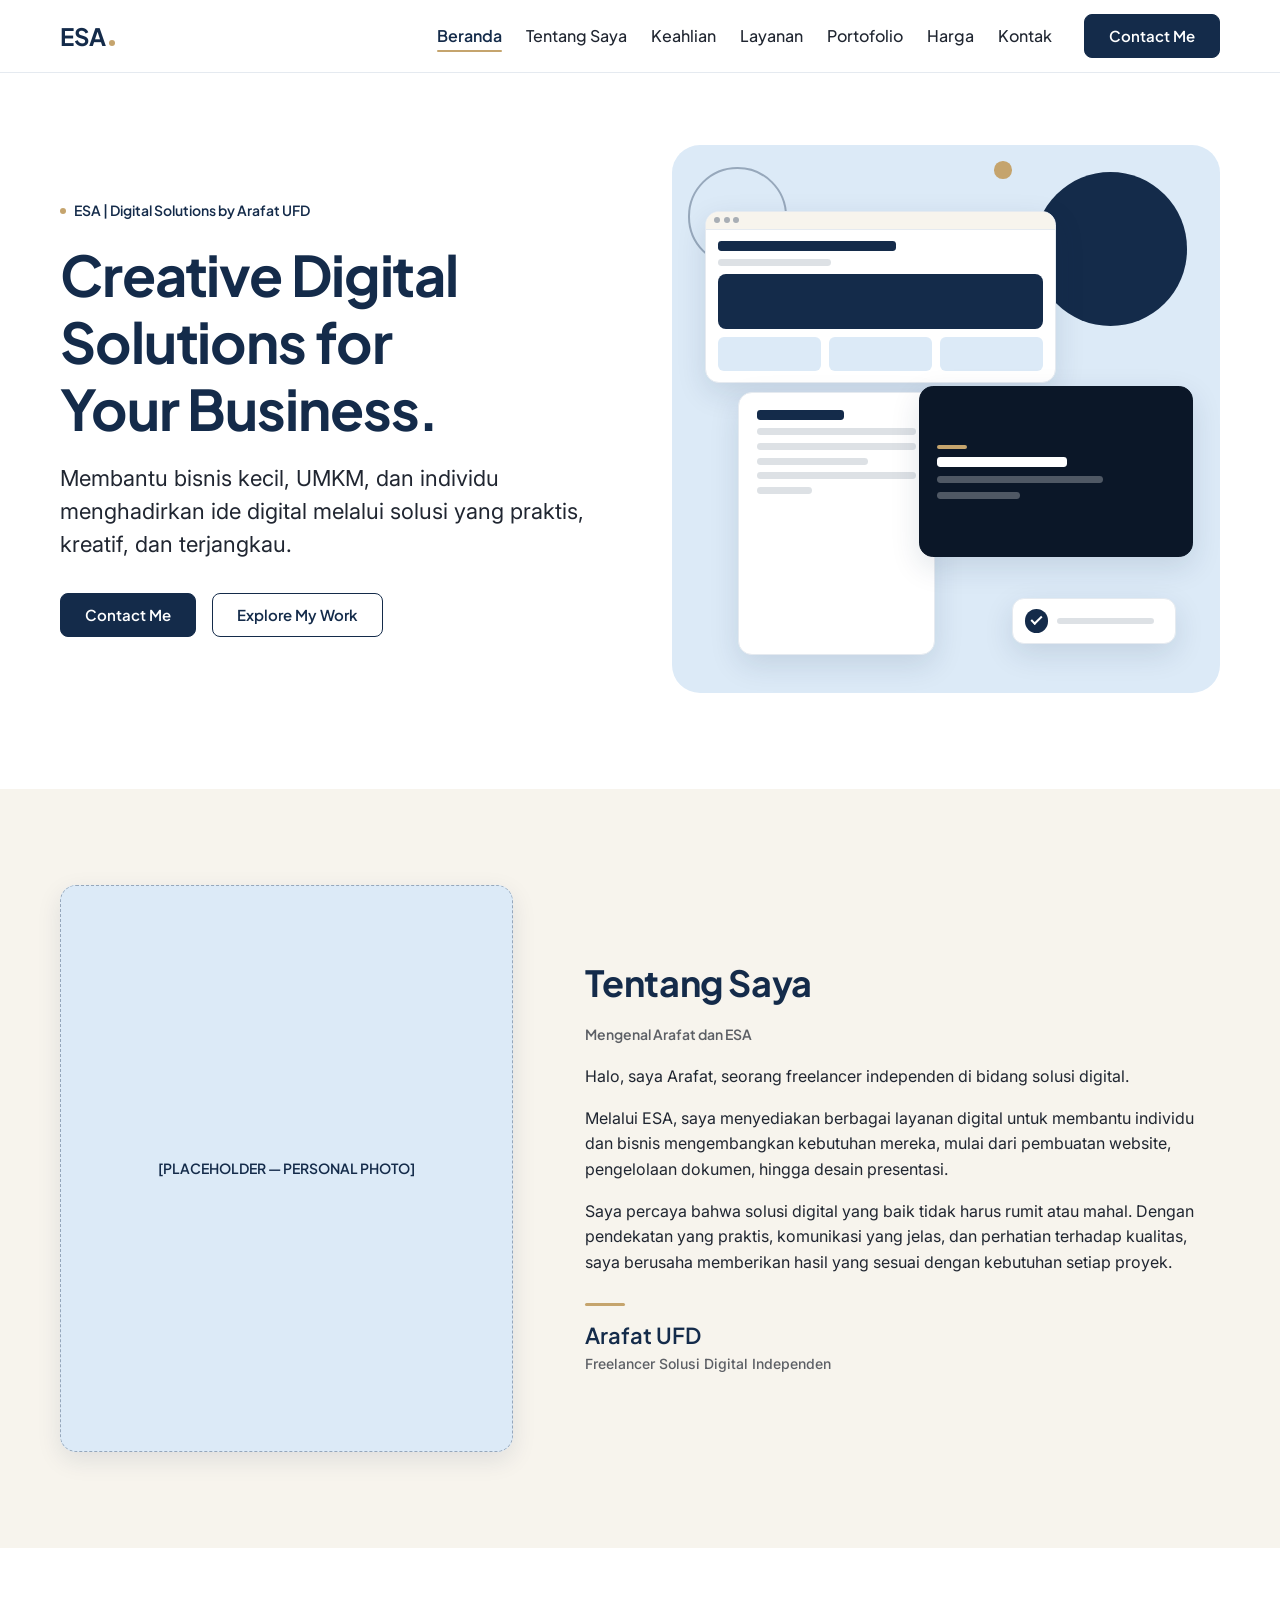
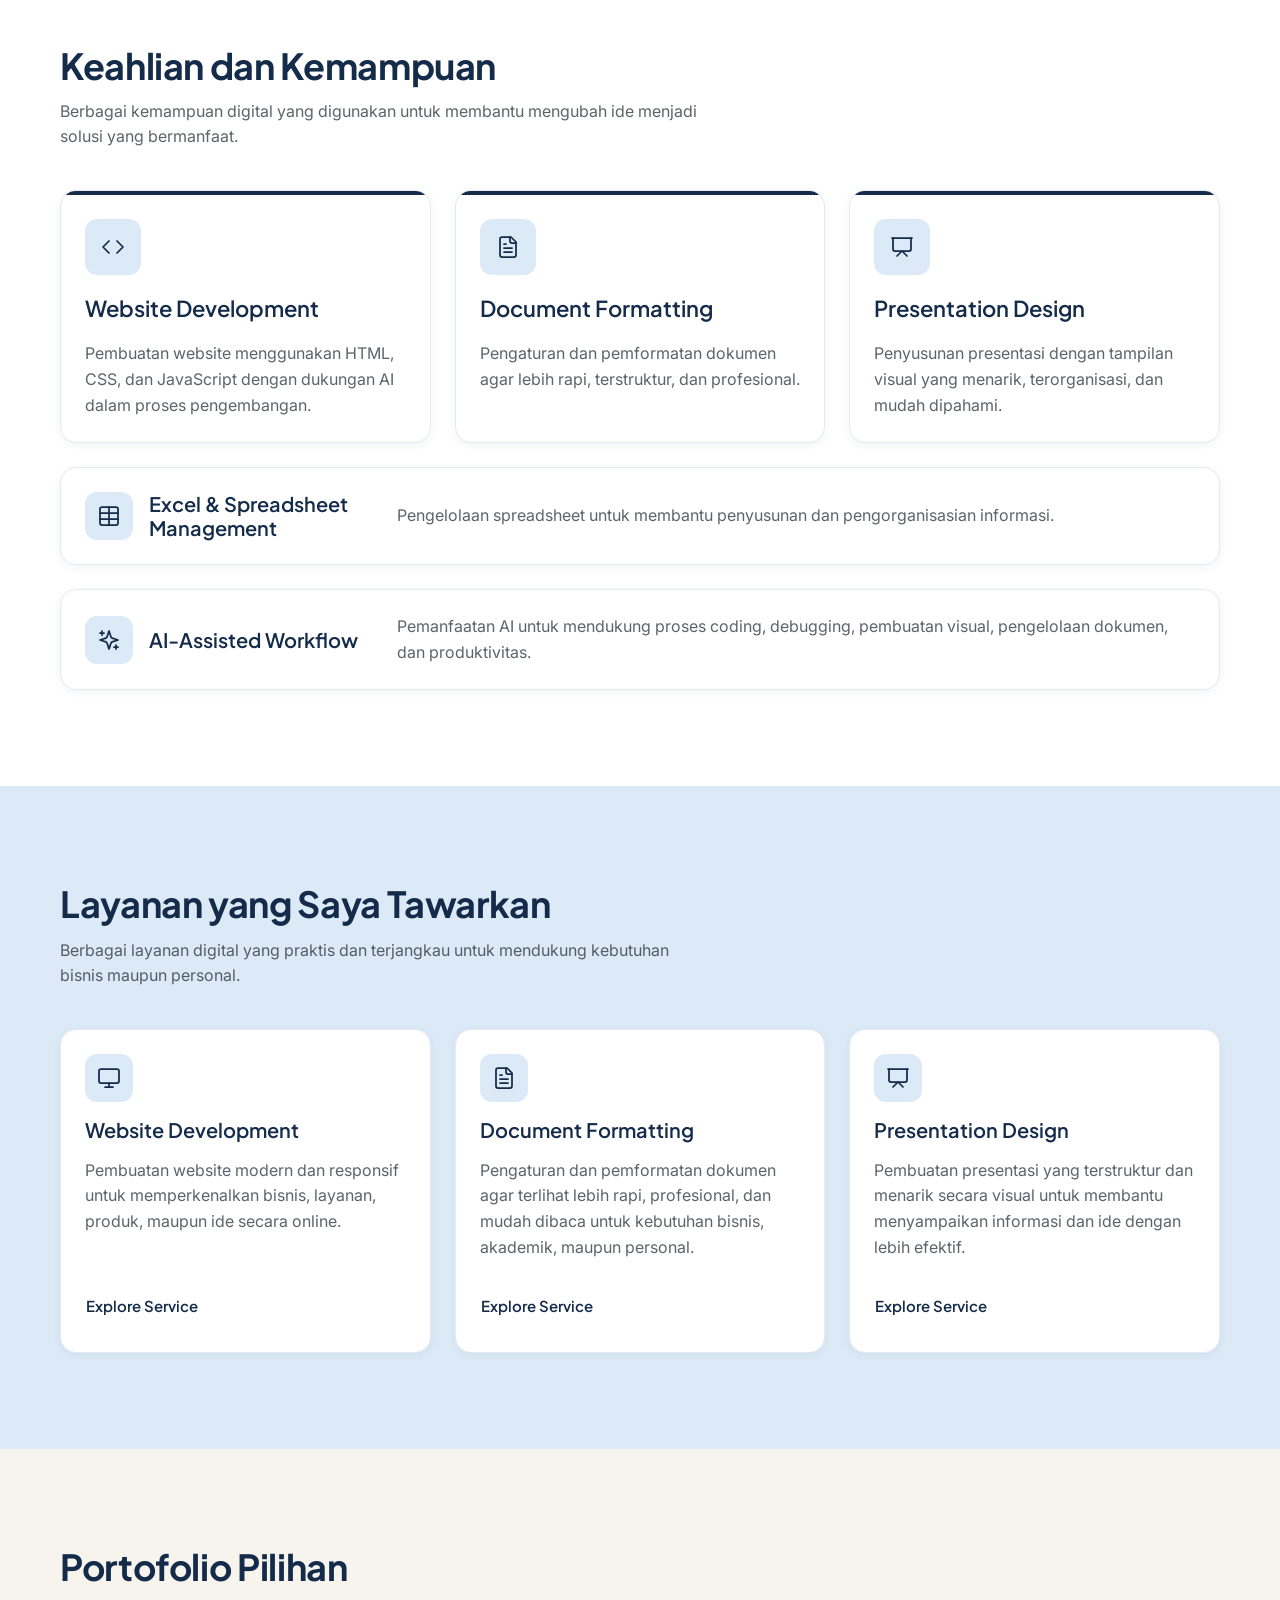
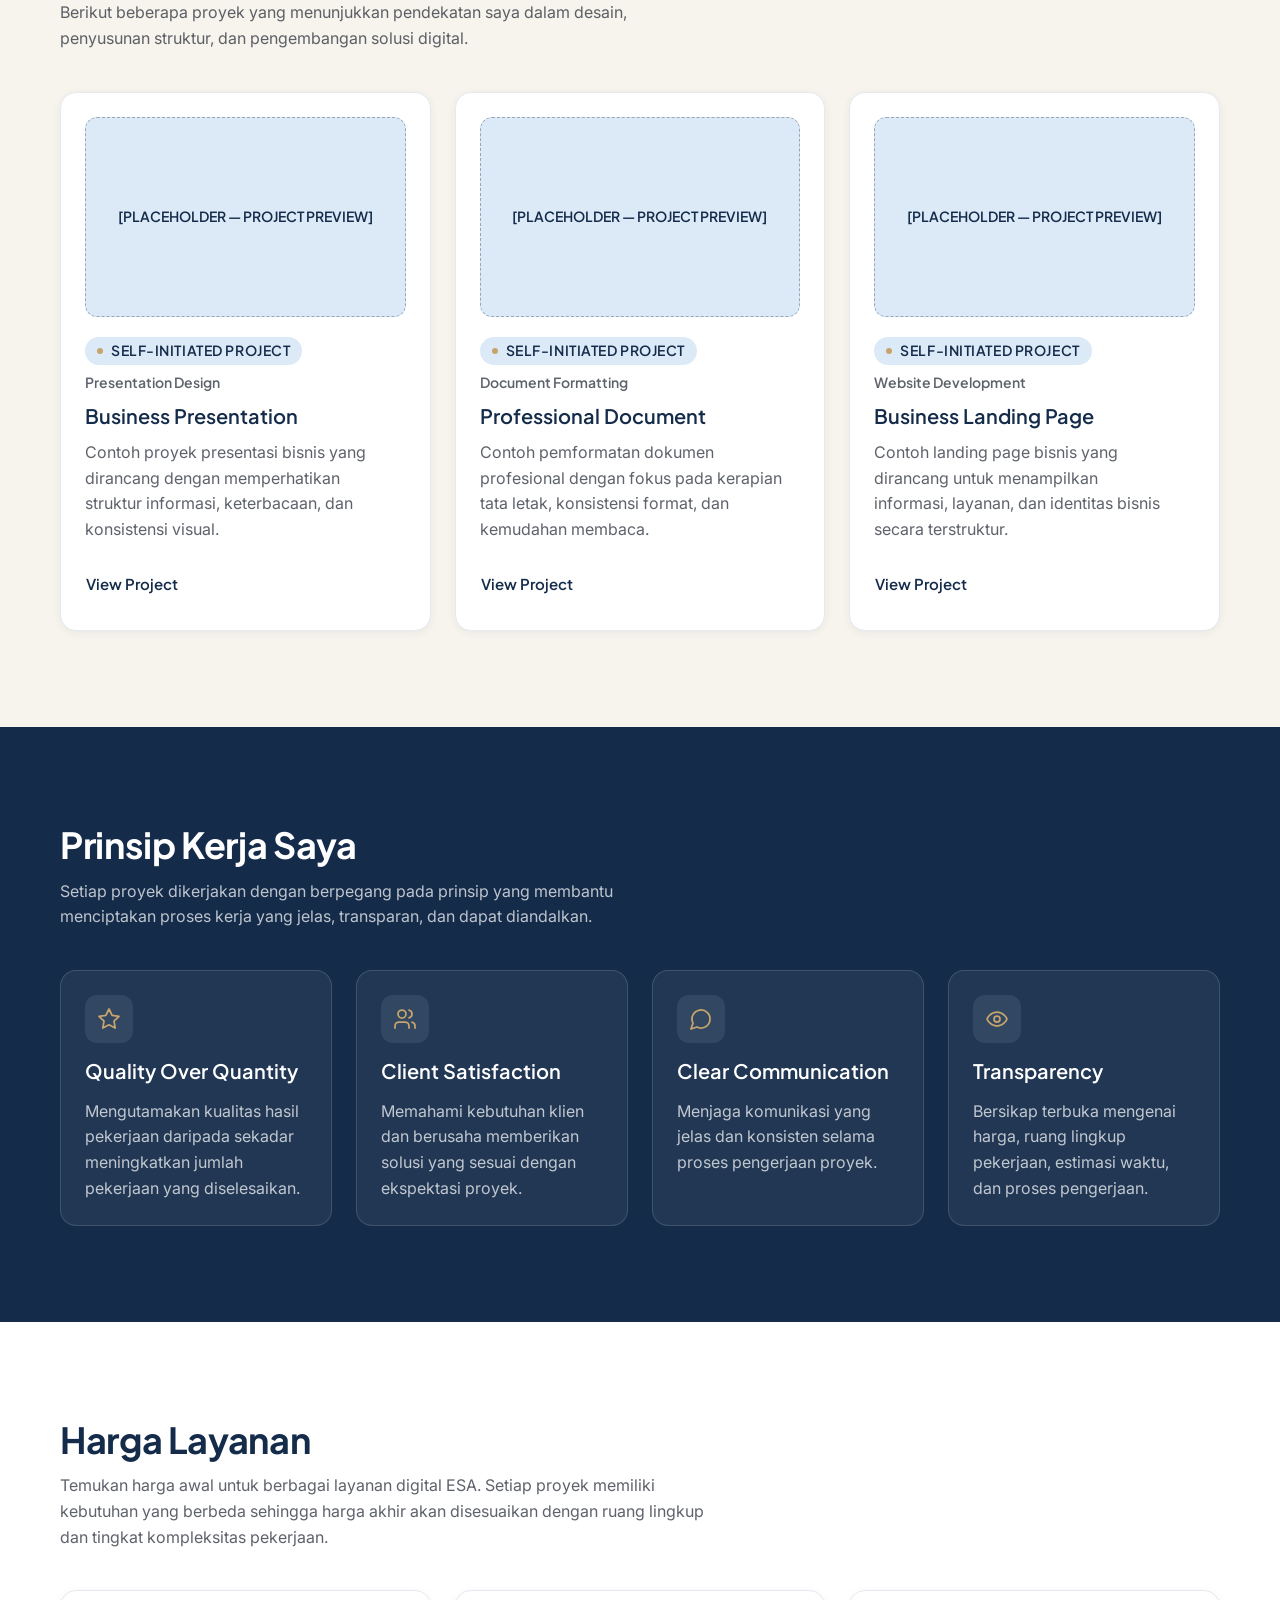
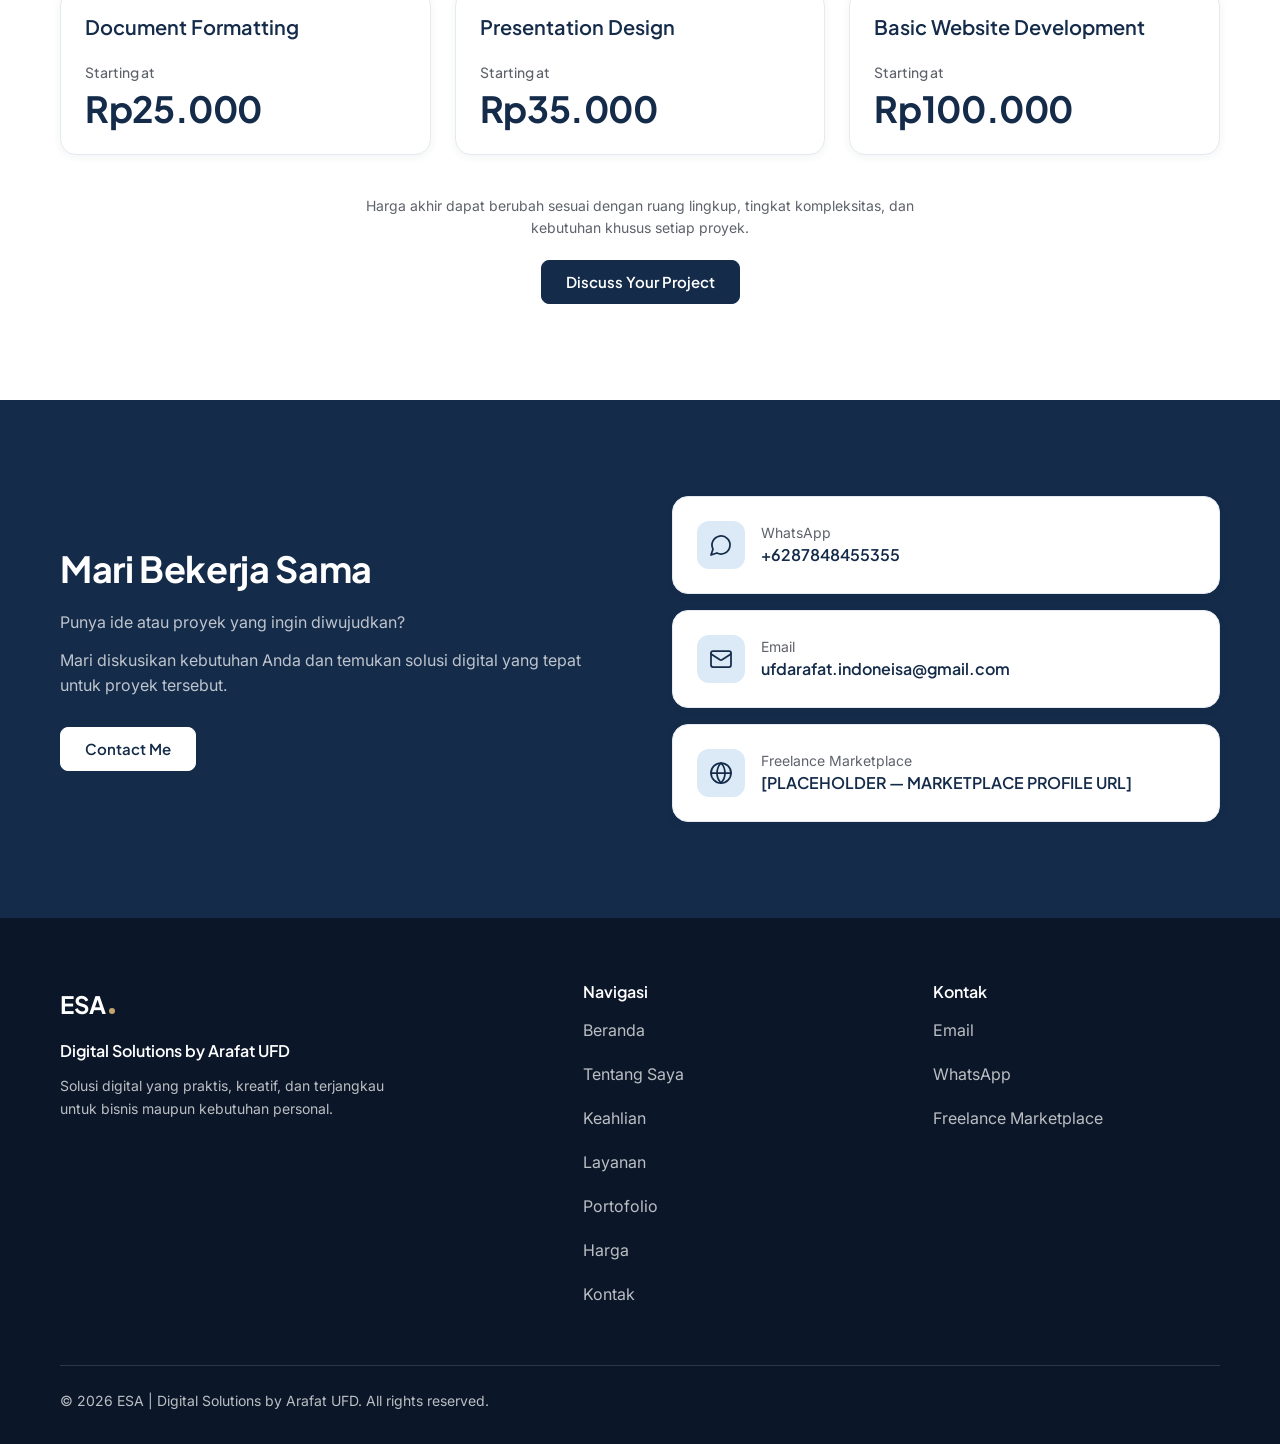
==== index.html @ a0c6d4c2 "update" ====
<!DOCTYPE html>
<html lang="id">
<head>
  <meta charset="utf-8">
  <meta name="viewport" content="width=device-width, initial-scale=1">

  <title>ESA | Digital Solutions by Arafat UFD</title>
  <meta name="description" content="Membantu bisnis kecil, UMKM, dan individu menghadirkan ide digital melalui solusi yang praktis, kreatif, dan terjangkau.">
  <meta name="theme-color" content="#142B4A">

  <!-- Open Graph (social sharing) -->
  <meta property="og:type" content="website">
  <meta property="og:locale" content="id_ID">
  <meta property="og:title" content="ESA | Digital Solutions by Arafat UFD">
  <meta property="og:description" content="Solusi digital yang praktis, kreatif, dan terjangkau untuk bisnis maupun kebutuhan personal.">
  <!-- PLACEHOLDER: add these two lines once the final site URL and the sharing image exist.
       Both need absolute URLs.
  <meta property="og:url" content="[FINAL-SITE-URL]">
  <meta property="og:image" content="[FINAL-SITE-URL]/assets/img/og-image.png">
  -->

  <!-- Favicon (created in Phase 10) -->
  <link rel="icon" href="assets/img/favicon.svg" type="image/svg+xml">

  <!-- Fonts: Plus Jakarta Sans (headings, navigation, buttons, labels) and Inter (body text) -->
  <link rel="preconnect" href="https://fonts.googleapis.com">
  <link rel="preconnect" href="https://fonts.gstatic.com" crossorigin>
  <link rel="stylesheet" href="https://fonts.googleapis.com/css2?family=Inter:wght@400;500;600;700&amp;family=Plus+Jakarta+Sans:wght@500;600;700&amp;display=swap">

  <!-- Styles (order matters) -->
  <link rel="stylesheet" href="assets/css/tokens.css">
  <link rel="stylesheet" href="assets/css/base.css">
  <link rel="stylesheet" href="assets/css/components.css">
  <link rel="stylesheet" href="assets/css/sections.css">

  <!--
    CONTACT DETAILS CONTRACT (used by assets/js/main.js, created in Phase 4)
    Contact details are NOT written in this file. They live in assets/js/config.js.
      - Elements with data-link="whatsapp | email | marketplace" receive their href from config.js.
      - Elements with data-text="whatsapp | email | marketplace" receive their visible text from config.js.
    Until config.js holds real values, links fall back to "#contact" and the
    placeholder text stays visible, for example [PLACEHOLDER — WHATSAPP NUMBER].

    MENU BUTTON LABELS (used by main.js): the toggle's aria-label alternates
    between "Buka menu" (closed) and "Tutup menu" (open).
  -->
</head>

<body>
  <a class="skip-link" href="#main">Langsung ke konten utama</a>

  <!-- ======================================================================
       NAVIGASI
       ====================================================================== -->
  <header class="navbar">
    <div class="navbar__inner container">
      <a class="wordmark" href="#home" aria-label="ESA, kembali ke atas">
        <span class="wordmark__text">ESA</span>
        <span class="wordmark__accent" aria-hidden="true"></span>
      </a>

      <button class="navbar__toggle" type="button" aria-expanded="false" aria-controls="site-menu" aria-label="Buka menu">
        <span class="navbar__toggle-icon" aria-hidden="true"></span>
      </button>

      <nav class="navbar__menu" id="site-menu" aria-label="Menu utama">
        <ul class="navbar__links">
          <li><a class="navbar__link" href="#home">Beranda</a></li>
          <li><a class="navbar__link" href="#about">Tentang Saya</a></li>
          <li><a class="navbar__link" href="#skills">Keahlian</a></li>
          <li><a class="navbar__link" href="#services">Layanan</a></li>
          <li><a class="navbar__link" href="#portfolio">Portofolio</a></li>
          <li><a class="navbar__link" href="#pricing">Harga</a></li>
          <li><a class="navbar__link" href="#contact">Kontak</a></li>
        </ul>
        <a class="btn btn--primary navbar__cta" href="#contact" data-link="whatsapp">Contact Me</a>
      </nav>
    </div>
  </header>

  <main id="main" tabindex="-1">

    <!-- ====================================================================
         HERO
         ==================================================================== -->
    <section class="section hero" id="home" aria-labelledby="hero-title">
      <div class="container hero__inner">
        <div class="hero__content">
          <p class="hero__label">ESA | Digital Solutions by Arafat UFD</p>
          <h1 class="hero__title" id="hero-title">Creative Digital Solutions for Your Business.</h1>
          <p class="hero__subtitle">Membantu bisnis kecil, UMKM, dan individu menghadirkan ide digital melalui solusi yang praktis, kreatif, dan terjangkau.</p>
          <div class="btn-group hero__actions">
            <a class="btn btn--primary" href="#contact" data-link="whatsapp">Contact Me</a>
            <a class="btn btn--secondary" href="#portfolio">Explore My Work</a>
          </div>
        </div>

        <div class="hero__visual">
          <!-- Decorative composition: website preview, slide, document page, floating chip, shapes -->
          <div class="hero-art" aria-hidden="true">
            <span class="hero-art__backdrop"></span>
            <span class="hero-art__shape hero-art__shape--circle"></span>
            <span class="hero-art__shape hero-art__shape--ring"></span>
            <span class="hero-art__shape hero-art__shape--dot"></span>

            <div class="mock mock--web">
              <div class="mock__bar"><i class="mock__dot"></i><i class="mock__dot"></i><i class="mock__dot"></i></div>
              <div class="mock__body">
                <span class="mock__line mock__line--title"></span>
                <span class="mock__line mock__line--short"></span>
                <span class="mock__block"></span>
                <div class="mock__row"><span class="mock__tile"></span><span class="mock__tile"></span><span class="mock__tile"></span></div>
              </div>
            </div>

            <div class="mock mock--slide">
              <span class="mock__accent"></span>
              <span class="mock__line mock__line--title"></span>
              <span class="mock__line mock__line--mid"></span>
              <span class="mock__line mock__line--short"></span>
            </div>

            <div class="mock mock--doc">
              <span class="mock__line mock__line--title"></span>
              <span class="mock__line"></span>
              <span class="mock__line"></span>
              <span class="mock__line mock__line--mid"></span>
              <span class="mock__line"></span>
              <span class="mock__line mock__line--short"></span>
            </div>

            <div class="mock mock--float">
              <span class="mock__check"></span>
              <span class="mock__line mock__line--mid"></span>
            </div>
          </div>
        </div>
      </div>
    </section>

    <!-- ====================================================================
         TENTANG SAYA
         ==================================================================== -->
    <section class="section about" id="about" aria-labelledby="about-title">
      <div class="container about__grid">
        <div class="about__photo">
          <!-- PLACEHOLDER: replace this .placeholder with
               <img src="assets/img/[personal-photo-file]" alt="Foto Arafat UFD" width="800" height="1000">
               once the personal photo is supplied. -->
          <div class="media media--portrait">
            <div class="placeholder">
              <span class="placeholder__label">[PLACEHOLDER — PERSONAL PHOTO]</span>
            </div>
          </div>
        </div>

        <div class="about__content">
          <h2 id="about-title">Tentang Saya</h2>
          <p class="tag">Mengenal Arafat dan ESA</p>
          <div class="about__body">
            <p>Halo, saya Arafat, seorang freelancer independen di bidang solusi digital.</p>
            <p>Melalui ESA, saya menyediakan berbagai layanan digital untuk membantu individu dan bisnis mengembangkan kebutuhan mereka, mulai dari pembuatan website, pengelolaan dokumen, hingga desain presentasi.</p>
            <p>Saya percaya bahwa solusi digital yang baik tidak harus rumit atau mahal. Dengan pendekatan yang praktis, komunikasi yang jelas, dan perhatian terhadap kualitas, saya berusaha memberikan hasil yang sesuai dengan kebutuhan setiap proyek.</p>
          </div>
          <div class="about__identity">
            <span class="gold-rule" aria-hidden="true"></span>
            <p class="about__name">Arafat UFD</p>
            <p class="about__role">Freelancer Solusi Digital Independen</p>
          </div>
        </div>
      </div>
    </section>

    <!-- ====================================================================
         KEAHLIAN
         ==================================================================== -->
    <section class="section skills" id="skills" aria-labelledby="skills-title">
      <div class="container">
        <header class="section-heading">
          <h2 class="section-heading__title" id="skills-title">Keahlian dan Kemampuan</h2>
          <p class="section-heading__intro">Berbagai kemampuan digital yang digunakan untuk membantu mengubah ide menjadi solusi yang bermanfaat.</p>
        </header>

        <!-- Core skills -->
        <div class="cards-3 skills__core">
          <article class="card skill-card skill-card--core">
            <span class="icon-box" aria-hidden="true">
              <svg class="icon" viewBox="0 0 24 24" focusable="false"><polyline points="16 18 22 12 16 6"/><polyline points="8 6 2 12 8 18"/></svg>
            </span>
            <h3 class="card__title">Website Development</h3>
            <p class="card__text">Pembuatan website menggunakan HTML, CSS, dan JavaScript dengan dukungan AI dalam proses pengembangan.</p>
          </article>

          <article class="card skill-card skill-card--core">
            <span class="icon-box" aria-hidden="true">
              <svg class="icon" viewBox="0 0 24 24" focusable="false"><path d="M15 2H6a2 2 0 0 0-2 2v16a2 2 0 0 0 2 2h12a2 2 0 0 0 2-2V7Z"/><path d="M14 2v4a2 2 0 0 0 2 2h4"/><path d="M10 9H8"/><path d="M16 13H8"/><path d="M16 17H8"/></svg>
            </span>
            <h3 class="card__title">Document Formatting</h3>
            <p class="card__text">Pengaturan dan pemformatan dokumen agar lebih rapi, terstruktur, dan profesional.</p>
          </article>

          <article class="card skill-card skill-card--core">
            <span class="icon-box" aria-hidden="true">
              <svg class="icon" viewBox="0 0 24 24" focusable="false"><path d="M2 3h20"/><path d="M21 3v11a2 2 0 0 1-2 2H5a2 2 0 0 1-2-2V3"/><path d="m7 21 5-5 5 5"/></svg>
            </span>
            <h3 class="card__title">Presentation Design</h3>
            <p class="card__text">Penyusunan presentasi dengan tampilan visual yang menarik, terorganisasi, dan mudah dipahami.</p>
          </article>
        </div>

        <!-- Supporting skills -->
        <article class="card skill-card skill-card--support skills__support">
          <div class="skill-card__head">
            <span class="icon-box" aria-hidden="true">
              <svg class="icon" viewBox="0 0 24 24" focusable="false"><path d="M12 3v18"/><rect width="18" height="18" x="3" y="3" rx="2"/><path d="M3 9h18"/><path d="M3 15h18"/></svg>
            </span>
            <h3 class="card__title">Excel &amp; Spreadsheet Management</h3>
          </div>
          <p class="card__text skill-card__items">Pengelolaan spreadsheet untuk membantu penyusunan dan pengorganisasian informasi.</p>
        </article>

        <article class="card skill-card skill-card--support skills__support">
          <div class="skill-card__head">
            <span class="icon-box" aria-hidden="true">
              <svg class="icon" viewBox="0 0 24 24" focusable="false"><path d="m12 3-1.912 5.813a2 2 0 0 1-1.275 1.275L3 12l5.813 1.912a2 2 0 0 1 1.275 1.275L12 21l1.912-5.813a2 2 0 0 1 1.275-1.275L21 12l-5.813-1.912a2 2 0 0 1-1.275-1.275L12 3Z"/><path d="M5 3v4"/><path d="M19 17v4"/><path d="M3 5h4"/><path d="M17 19h4"/></svg>
            </span>
            <h3 class="card__title">AI-Assisted Workflow</h3>
          </div>
          <p class="card__text skill-card__items">Pemanfaatan AI untuk mendukung proses coding, debugging, pembuatan visual, pengelolaan dokumen, dan produktivitas.</p>
        </article>
      </div>
    </section>

    <!-- ====================================================================
         LAYANAN
         ==================================================================== -->
    <section class="section services" id="services" aria-labelledby="services-title">
      <div class="container">
        <header class="section-heading">
          <h2 class="section-heading__title" id="services-title">Layanan yang Saya Tawarkan</h2>
          <p class="section-heading__intro">Berbagai layanan digital yang praktis dan terjangkau untuk mendukung kebutuhan bisnis maupun personal.</p>
        </header>

        <div class="cards-3">
          <article class="card service-card">
            <span class="icon-box" aria-hidden="true">
              <svg class="icon" viewBox="0 0 24 24" focusable="false"><rect width="20" height="14" x="2" y="3" rx="2"/><line x1="8" x2="16" y1="21" y2="21"/><line x1="12" x2="12" y1="17" y2="21"/></svg>
            </span>
            <h3 class="card__title">Website Development</h3>
            <p class="card__text">Pembuatan website modern dan responsif untuk memperkenalkan bisnis, layanan, produk, maupun ide secara online.</p>
            <div class="card__footer">
              <a class="btn btn--text" href="services/website-development.html">Explore Service<span class="visually-hidden">: Website Development</span></a>
            </div>
          </article>

          <article class="card service-card">
            <span class="icon-box" aria-hidden="true">
              <svg class="icon" viewBox="0 0 24 24" focusable="false"><path d="M15 2H6a2 2 0 0 0-2 2v16a2 2 0 0 0 2 2h12a2 2 0 0 0 2-2V7Z"/><path d="M14 2v4a2 2 0 0 0 2 2h4"/><path d="M10 9H8"/><path d="M16 13H8"/><path d="M16 17H8"/></svg>
            </span>
            <h3 class="card__title">Document Formatting</h3>
            <p class="card__text">Pengaturan dan pemformatan dokumen agar terlihat lebih rapi, profesional, dan mudah dibaca untuk kebutuhan bisnis, akademik, maupun personal.</p>
            <div class="card__footer">
              <a class="btn btn--text" href="services/document-formatting.html">Explore Service<span class="visually-hidden">: Document Formatting</span></a>
            </div>
          </article>

          <article class="card service-card">
            <span class="icon-box" aria-hidden="true">
              <svg class="icon" viewBox="0 0 24 24" focusable="false"><path d="M2 3h20"/><path d="M21 3v11a2 2 0 0 1-2 2H5a2 2 0 0 1-2-2V3"/><path d="m7 21 5-5 5 5"/></svg>
            </span>
            <h3 class="card__title">Presentation Design</h3>
            <p class="card__text">Pembuatan presentasi yang terstruktur dan menarik secara visual untuk membantu menyampaikan informasi dan ide dengan lebih efektif.</p>
            <div class="card__footer">
              <a class="btn btn--text" href="services/presentation-design.html">Explore Service<span class="visually-hidden">: Presentation Design</span></a>
            </div>
          </article>
        </div>
      </div>
    </section>

    <!-- ====================================================================
         PORTOFOLIO
         ==================================================================== -->
    <section class="section portfolio" id="portfolio" aria-labelledby="portfolio-title">
      <div class="container">
        <header class="section-heading">
          <h2 class="section-heading__title" id="portfolio-title">Portofolio Pilihan</h2>
          <p class="section-heading__intro">Berikut beberapa proyek yang menunjukkan pendekatan saya dalam desain, penyusunan struktur, dan pengembangan solusi digital.</p>
        </header>

        <div class="cards-3">
          <!-- PLACEHOLDER: replace each .placeholder with an <img> once project previews exist. -->
          <article class="card project-card">
            <div class="media">
              <div class="placeholder">
                <span class="placeholder__label">[PLACEHOLDER — PROJECT PREVIEW]</span>
              </div>
            </div>
            <div class="project-card__body">
              <div class="project-card__meta">
                <span class="badge">Self-Initiated Project</span>
                <span class="tag">Presentation Design</span>
              </div>
              <h3 class="card__title">Business Presentation</h3>
              <p class="card__text">Contoh proyek presentasi bisnis yang dirancang dengan memperhatikan struktur informasi, keterbacaan, dan konsistensi visual.</p>
              <div class="card__footer">
                <a class="btn btn--text" href="projects/business-presentation.html">View Project<span class="visually-hidden">: Business Presentation</span></a>
              </div>
            </div>
          </article>

          <article class="card project-card">
            <div class="media">
              <div class="placeholder">
                <span class="placeholder__label">[PLACEHOLDER — PROJECT PREVIEW]</span>
              </div>
            </div>
            <div class="project-card__body">
              <div class="project-card__meta">
                <span class="badge">Self-Initiated Project</span>
                <span class="tag">Document Formatting</span>
              </div>
              <h3 class="card__title">Professional Document</h3>
              <p class="card__text">Contoh pemformatan dokumen profesional dengan fokus pada kerapian tata letak, konsistensi format, dan kemudahan membaca.</p>
              <div class="card__footer">
                <a class="btn btn--text" href="projects/professional-document.html">View Project<span class="visually-hidden">: Professional Document</span></a>
              </div>
            </div>
          </article>

          <article class="card project-card">
            <div class="media">
              <div class="placeholder">
                <span class="placeholder__label">[PLACEHOLDER — PROJECT PREVIEW]</span>
              </div>
            </div>
            <div class="project-card__body">
              <div class="project-card__meta">
                <span class="badge">Self-Initiated Project</span>
                <span class="tag">Website Development</span>
              </div>
              <h3 class="card__title">Business Landing Page</h3>
              <p class="card__text">Contoh landing page bisnis yang dirancang untuk menampilkan informasi, layanan, dan identitas bisnis secara terstruktur.</p>
              <div class="card__footer">
                <a class="btn btn--text" href="projects/business-landing-page.html">View Project<span class="visually-hidden">: Business Landing Page</span></a>
              </div>
            </div>
          </article>
        </div>
      </div>
    </section>

    <!-- ====================================================================
         PRINSIP KERJA
         ==================================================================== -->
    <section class="section principles on-dark" id="principles" aria-labelledby="principles-title">
      <div class="container">
        <header class="section-heading">
          <h2 class="section-heading__title" id="principles-title">Prinsip Kerja Saya</h2>
          <p class="section-heading__intro">Setiap proyek dikerjakan dengan berpegang pada prinsip yang membantu menciptakan proses kerja yang jelas, transparan, dan dapat diandalkan.</p>
        </header>

        <div class="cards-4">
          <article class="card card--dark">
            <span class="icon-box" aria-hidden="true">
              <svg class="icon" viewBox="0 0 24 24" focusable="false"><polygon points="12 2 15.09 8.26 22 9.27 17 14.14 18.18 21.02 12 17.77 5.82 21.02 7 14.14 2 9.27 8.91 8.26 12 2"/></svg>
            </span>
            <h3 class="card__title">Quality Over Quantity</h3>
            <p class="card__text">Mengutamakan kualitas hasil pekerjaan daripada sekadar meningkatkan jumlah pekerjaan yang diselesaikan.</p>
          </article>

          <article class="card card--dark">
            <span class="icon-box" aria-hidden="true">
              <svg class="icon" viewBox="0 0 24 24" focusable="false"><path d="M16 21v-2a4 4 0 0 0-4-4H6a4 4 0 0 0-4 4v2"/><circle cx="9" cy="7" r="4"/><path d="M22 21v-2a4 4 0 0 0-3-3.87"/><path d="M16 3.13a4 4 0 0 1 0 7.75"/></svg>
            </span>
            <h3 class="card__title">Client Satisfaction</h3>
            <p class="card__text">Memahami kebutuhan klien dan berusaha memberikan solusi yang sesuai dengan ekspektasi proyek.</p>
          </article>

          <article class="card card--dark">
            <span class="icon-box" aria-hidden="true">
              <svg class="icon" viewBox="0 0 24 24" focusable="false"><path d="M7.9 20A9 9 0 1 0 4 16.1L2 22Z"/></svg>
            </span>
            <h3 class="card__title">Clear Communication</h3>
            <p class="card__text">Menjaga komunikasi yang jelas dan konsisten selama proses pengerjaan proyek.</p>
          </article>

          <article class="card card--dark">
            <span class="icon-box" aria-hidden="true">
              <svg class="icon" viewBox="0 0 24 24" focusable="false"><path d="M2 12s3-7 10-7 10 7 10 7-3 7-10 7-10-7-10-7Z"/><circle cx="12" cy="12" r="3"/></svg>
            </span>
            <h3 class="card__title">Transparency</h3>
            <p class="card__text">Bersikap terbuka mengenai harga, ruang lingkup pekerjaan, estimasi waktu, dan proses pengerjaan.</p>
          </article>
        </div>
      </div>
    </section>

    <!-- ====================================================================
         HARGA
         ==================================================================== -->
    <section class="section pricing" id="pricing" aria-labelledby="pricing-title">
      <div class="container">
        <header class="section-heading">
          <h2 class="section-heading__title" id="pricing-title">Harga Layanan</h2>
          <p class="section-heading__intro">Temukan harga awal untuk berbagai layanan digital ESA. Setiap proyek memiliki kebutuhan yang berbeda sehingga harga akhir akan disesuaikan dengan ruang lingkup dan tingkat kompleksitas pekerjaan.</p>
        </header>

        <div class="cards-3">
          <article class="card pricing-card">
            <h3 class="card__title">Document Formatting</h3>
            <p class="price">
              <span class="price__label">Starting at</span>
              <span class="price__amount">Rp25.000</span>
            </p>
          </article>

          <article class="card pricing-card">
            <h3 class="card__title">Presentation Design</h3>
            <p class="price">
              <span class="price__label">Starting at</span>
              <span class="price__amount">Rp35.000</span>
            </p>
          </article>

          <article class="card pricing-card">
            <h3 class="card__title">Basic Website Development</h3>
            <p class="price">
              <span class="price__label">Starting at</span>
              <span class="price__amount">Rp100.000</span>
            </p>
          </article>
        </div>

        <div class="pricing__footer">
          <p class="pricing__note">Harga akhir dapat berubah sesuai dengan ruang lingkup, tingkat kompleksitas, dan kebutuhan khusus setiap proyek.</p>
          <a class="btn btn--primary" href="#contact" data-link="whatsapp">Discuss Your Project</a>
        </div>
      </div>
    </section>

    <!-- ====================================================================
         KONTAK
         ==================================================================== -->
    <section class="section contact on-dark" id="contact" aria-labelledby="contact-title">
      <div class="container contact__grid">
        <div class="contact__content">
          <h2 id="contact-title">Mari Bekerja Sama</h2>
          <div class="contact__text">
            <p>Punya ide atau proyek yang ingin diwujudkan?</p>
            <p>Mari diskusikan kebutuhan Anda dan temukan solusi digital yang tepat untuk proyek tersebut.</p>
          </div>
          <div class="contact__actions">
            <a class="btn btn--primary" href="#contact" data-link="whatsapp">Contact Me</a>
          </div>
        </div>

        <ul class="contact__channels">
          <li>
            <a class="card contact-card" href="#contact" data-link="whatsapp">
              <span class="icon-box" aria-hidden="true">
                <svg class="icon" viewBox="0 0 24 24" focusable="false"><path d="M7.9 20A9 9 0 1 0 4 16.1L2 22Z"/></svg>
              </span>
              <span class="contact-card__text">
                <span class="contact-card__label">WhatsApp</span>
                <span class="contact-card__value" data-text="whatsapp">[PLACEHOLDER — WHATSAPP NUMBER]</span>
              </span>
            </a>
          </li>
          <li>
            <a class="card contact-card" href="#contact" data-link="email">
              <span class="icon-box" aria-hidden="true">
                <svg class="icon" viewBox="0 0 24 24" focusable="false"><rect width="20" height="16" x="2" y="4" rx="2"/><path d="m22 7-8.97 5.7a1.94 1.94 0 0 1-2.06 0L2 7"/></svg>
              </span>
              <span class="contact-card__text">
                <span class="contact-card__label">Email</span>
                <span class="contact-card__value" data-text="email">[PLACEHOLDER — EMAIL ADDRESS]</span>
              </span>
            </a>
          </li>
          <li>
            <a class="card contact-card" href="#contact" data-link="marketplace">
              <span class="icon-box" aria-hidden="true">
                <svg class="icon" viewBox="0 0 24 24" focusable="false"><circle cx="12" cy="12" r="10"/><path d="M12 2a14.5 14.5 0 0 0 0 20 14.5 14.5 0 0 0 0-20"/><path d="M2 12h20"/></svg>
              </span>
              <span class="contact-card__text">
                <span class="contact-card__label">Freelance Marketplace</span>
                <span class="contact-card__value" data-text="marketplace">[PLACEHOLDER — MARKETPLACE PROFILE URL]</span>
              </span>
            </a>
          </li>
        </ul>
      </div>
    </section>

  </main>

  <!-- ======================================================================
       FOOTER
       ====================================================================== -->
  <footer class="footer on-dark">
    <div class="container">
      <div class="footer__grid">
        <div class="footer__brand">
          <a class="wordmark" href="#home" aria-label="ESA, kembali ke atas">
            <span class="wordmark__text">ESA</span>
            <span class="wordmark__accent" aria-hidden="true"></span>
          </a>
          <p class="footer__tagline">Digital Solutions by Arafat UFD</p>
          <p class="footer__description">Solusi digital yang praktis, kreatif, dan terjangkau untuk bisnis maupun kebutuhan personal.</p>
        </div>

        <nav class="footer__nav" aria-label="Navigasi footer">
          <h2 class="footer__title">Navigasi</h2>
          <ul class="footer__list">
            <li><a class="footer__link" href="#home">Beranda</a></li>
            <li><a class="footer__link" href="#about">Tentang Saya</a></li>
            <li><a class="footer__link" href="#skills">Keahlian</a></li>
            <li><a class="footer__link" href="#services">Layanan</a></li>
            <li><a class="footer__link" href="#portfolio">Portofolio</a></li>
            <li><a class="footer__link" href="#pricing">Harga</a></li>
            <li><a class="footer__link" href="#contact">Kontak</a></li>
          </ul>
        </nav>

        <div class="footer__contact">
          <h2 class="footer__title">Kontak</h2>
          <ul class="footer__list">
            <li><a class="footer__link" href="#contact" data-link="email">Email</a></li>
            <li><a class="footer__link" href="#contact" data-link="whatsapp">WhatsApp</a></li>
            <li><a class="footer__link" href="#contact" data-link="marketplace">Freelance Marketplace</a></li>
          </ul>
        </div>
      </div>

      <div class="footer__bottom">
        <p class="footer__copyright">© 2026 ESA | Digital Solutions by Arafat UFD. All rights reserved.</p>
      </div>
    </div>
  </footer>

  <!-- Scripts (created in Phase 4). config.js must load before main.js. -->
  <script src="assets/js/config.js" defer></script>
  <script src="assets/js/main.js" defer></script>
</body>
</html>
---- assets/css/tokens.css ----
/* ==========================================================================
   ESA | Digital Solutions by Arafat UFD
   File:    assets/css/tokens.css
   Purpose: Design tokens (CSS custom properties) shared by every page.
   Source:  Master Design Specification & Claude Handover v1.0 (Document B)
   Order:   tokens.css -> base.css -> components.css -> sections.css -> pages.css

   Rules for this file
   - Tokens only. No element, class, or component selectors live here.
   - Values come from Document B. Where Document B gives only a desktop and
     a mobile value, the tablet value is documented as an interpolation.
   - Mobile-first: the default values are mobile values. Larger screens
     override them with min-width media queries.

   Approved breakpoints (custom properties cannot be used inside media
   queries, so these are documented here and written out literally):
     Mobile  : below 768px   (default values in this file)
     Tablet  : 768px - 1023px  -> @media (min-width: 768px)
     Desktop : 1024px and up   -> @media (min-width: 1024px)

   Fonts are loaded in each page's <head> (Google Fonts, weights
   400/500/600/700 for both families). This file only names them.
   ========================================================================== */

:root {

  /* ------------------------------------------------------------------------
     1. BRAND PALETTE (approved, locked)
     ------------------------------------------------------------------------ */
  --color-navy:        #142B4A;  /* Deep Navy      - primary brand            */
  --color-midnight:    #0B1728;  /* Midnight Navy  - dark backgrounds         */
  --color-light-blue:  #DCEAF7;  /* Light Blue     - supporting accent        */
  --color-white:       #FFFFFF;  /* White          - main background          */
  --color-cream:       #F7F4ED;  /* Warm Cream     - alternative background   */
  --color-charcoal:    #202631;  /* Charcoal       - main text                */
  --color-gold:        #C5A46D;  /* Soft Gold      - minimal decorative accent */

  /* Card border colour specified in Document B section 5.2 */
  --color-border:      #E5EAF0;

  /* ------------------------------------------------------------------------
     2. SEMANTIC COLOUR ROLES
     Components should use these roles, not the raw palette values.
     ------------------------------------------------------------------------ */

  /* Page and section backgrounds (Document B section 3.3) */
  --bg-page:           var(--color-white);
  --bg-alt:            var(--color-cream);       /* About, Portfolio           */
  --bg-soft:           var(--color-light-blue);  /* Services (Light Blue/White) */
  --bg-dark:           var(--color-navy);        /* Working Principles, Contact */
  --bg-darkest:        var(--color-midnight);    /* Footer                      */
  --bg-card:           var(--color-white);

  /* Text on light backgrounds */
  --text-primary:      var(--color-charcoal);
  --text-heading:      var(--color-navy);
  --text-muted:        rgba(32, 38, 49, 0.72);   /* Charcoal at 72%: about 6:1 on white */

  /* Text on dark backgrounds (Navy / Midnight) */
  --text-on-dark:        var(--color-white);
  --text-on-dark-muted:  rgba(255, 255, 255, 0.72);

  /* Interactive colours */
  --link-color:        var(--color-navy);
  --link-hover:        var(--color-midnight);

  /* Buttons (Document B section 5.1) */
  --btn-primary-bg:          var(--color-navy);
  --btn-primary-text:        var(--color-white);
  --btn-primary-bg-hover:    var(--color-midnight);
  --btn-secondary-bg:        transparent;
  --btn-secondary-text:      var(--color-navy);
  --btn-secondary-border:    var(--color-navy);
  --btn-secondary-bg-hover:  var(--color-light-blue);
  --btn-text-color:          var(--color-navy);

  /* Icons (Deep Navy icon on a Light Blue bubble) */
  --icon-color:        var(--color-navy);
  --icon-bg:           var(--color-light-blue);

  /* Gold usage note:
     --color-gold is a decorative accent only (thin rules, small dots, the
     wordmark accent). Its contrast on white and cream is too low for text,
     so never use it as text on light backgrounds. */
  --accent-gold:       var(--color-gold);

  /* Focus indicators (visible on both light and dark sections) */
  --focus-ring-color:          var(--color-navy);
  --focus-ring-color-on-dark:  var(--color-light-blue);
  --focus-ring-width:          2px;
  --focus-ring-offset:         3px;

  /* ------------------------------------------------------------------------
     3. TYPOGRAPHY
     No serif fonts anywhere (Document B section 4.1).
     ------------------------------------------------------------------------ */
  --font-heading: "Plus Jakarta Sans", system-ui, -apple-system, "Segoe UI",
                  Roboto, "Helvetica Neue", Arial, sans-serif;
  --font-body:    "Inter", system-ui, -apple-system, "Segoe UI",
                  Roboto, "Helvetica Neue", Arial, sans-serif;

  /* Weights */
  --fw-regular:   400;
  --fw-medium:    500;
  --fw-semibold:  600;
  --fw-bold:      700;

  /* Type scale - MOBILE values (default).
     Hero heading stays between 36px and 40px across the whole mobile range. */
  --fs-hero:        clamp(2.25rem, 1.65rem + 2.4vw, 2.5rem);  /* 36-40px */
  --fs-section:     1.75rem;    /* 28px */
  --fs-subheading:  1.25rem;    /* 20px */
  --fs-card:        1.125rem;   /* 18px */
  --fs-body:        1rem;       /* 16px (spec allows 15-16px) */
  --fs-small:       0.8125rem;  /* 13px */
  --fs-button:      0.9375rem;  /* 15px (spec allows 14-15px) */

  /* Line heights (Document B section 4.3) */
  --lh-heading:   1.2;
  --lh-body:      1.6;

  /* Letter spacing: slightly negative on large headings only */
  --ls-hero:      -0.02em;
  --ls-section:   -0.01em;
  --ls-normal:    0;

  /* Comfortable reading width for long paragraphs */
  --measure:      65ch;

  /* ------------------------------------------------------------------------
     4. LAYOUT
     Content is centred in a container that has a maximum content width of
     1,160px. Side padding sits outside that content width, so pages should
     use: width: min(100% - (2 * var(--container-pad)), var(--container-max));
     ------------------------------------------------------------------------ */
  --container-max:   1160px;
  --container-pad:   20px;    /* mobile; tablet 28px; desktop 40px */

  --section-space:   64px;    /* mobile; tablet 80px; desktop 96px */
  --card-gap:        24px;
  --grid-gap-lg:     32px;    /* gaps between larger layout columns */

  --nav-height:      68px;    /* sticky navbar */
  --touch-target:    44px;    /* minimum touch target size */

  /* General-purpose spacing scale (4px base) */
  --space-1:   4px;
  --space-2:   8px;
  --space-3:   12px;
  --space-4:   16px;
  --space-5:   20px;
  --space-6:   24px;
  --space-8:   32px;
  --space-10:  40px;
  --space-12:  48px;
  --space-16:  64px;

  /* ------------------------------------------------------------------------
     5. SHAPE, BORDERS AND DEPTH (Document B sections 5.1, 5.2, 5.4)
     ------------------------------------------------------------------------ */
  --radius-button:  8px;
  --radius-card:    16px;
  --radius-icon:    12px;    /* icon bubbles and small tags */
  --radius-pill:    999px;   /* small labels such as SELF-INITIATED PROJECT */

  --border-width:   1px;
  --border-card:    var(--border-width) solid var(--color-border);

  --card-padding:   24px;

  /* Subtle shadows tinted with Deep Navy. No heavy black shadows. */
  --shadow-sm:         0 1px 2px rgba(20, 43, 74, 0.06);
  --shadow-card:       0 2px 8px rgba(20, 43, 74, 0.06);
  --shadow-card-hover: 0 8px 24px rgba(20, 43, 74, 0.10);

  /* ------------------------------------------------------------------------
     6. ICONS
     ------------------------------------------------------------------------ */
  --icon-size:         24px;
  --icon-size-sm:      20px;
  --icon-bubble:       48px;
  --icon-stroke:       1.75;   /* consistent outline stroke width for inline SVG */

  /* ------------------------------------------------------------------------
     7. MOTION (Document B section 5.5: approximately 150-250ms, subtle)
     ------------------------------------------------------------------------ */
  --duration-fast:  150ms;
  --duration-base:  200ms;
  --duration-slow:  250ms;
  --ease-standard:  cubic-bezier(0.2, 0, 0, 1);

  --transition-colors: color var(--duration-base) var(--ease-standard),
                       background-color var(--duration-base) var(--ease-standard),
                       border-color var(--duration-base) var(--ease-standard);
  --transition-lift:   transform var(--duration-base) var(--ease-standard),
                       box-shadow var(--duration-base) var(--ease-standard);

  --lift-distance:  -4px;    /* slight upward movement on card hover */
  --image-zoom:     1.04;    /* subtle zoom on project images */

  /* ------------------------------------------------------------------------
     8. LAYERING
     ------------------------------------------------------------------------ */
  --z-base:      1;
  --z-nav:       100;
  --z-menu:      110;   /* mobile menu panel, above the navbar */
}

/* ==========================================================================
   TABLET - 768px and up
   Side padding 28px. Section spacing 80px.
   Hero and section headings use interpolated values between the approved
   mobile and desktop sizes (Document B gives only those two).
   ========================================================================== */
@media (min-width: 768px) {
  :root {
    --container-pad:  28px;
    --section-space:  80px;

    --fs-hero:        2.875rem;  /* 46px  (between 36-40px mobile and 52-56px desktop) */
    --fs-section:     2rem;      /* 32px  (between 28px mobile and 36px desktop)       */
    --fs-subheading:  1.375rem;  /* 22px */
    --fs-card:        1.25rem;   /* 20px */
    --fs-small:       0.875rem;  /* 14px */

    --nav-height:     72px;
  }
}

/* ==========================================================================
   DESKTOP - 1024px and up
   Side padding 40px. Section spacing 96px (approved range: 80-100px).
   ========================================================================== */
@media (min-width: 1024px) {
  :root {
    --container-pad:  40px;
    --section-space:  96px;

    --fs-hero:        3.25rem;   /* 52px */
    --fs-section:     2.25rem;   /* 36px */
  }
}

/* Large desktop: hero reaches the top of the approved 52-56px range */
@media (min-width: 1280px) {
  :root {
    --fs-hero:        3.5rem;    /* 56px */
  }
}

/* ==========================================================================
   REDUCED MOTION
   Removes transition time and hover movement everywhere that uses these
   tokens. Smooth scrolling is switched off separately in base.css.
   ========================================================================== */
@media (prefers-reduced-motion: reduce) {
  :root {
    --duration-fast:  0ms;
    --duration-base:  0ms;
    --duration-slow:  0ms;
    --lift-distance:  0px;
    --image-zoom:     1;
  }
}
---- assets/css/base.css ----
/* ==========================================================================
   ESA | Digital Solutions by Arafat UFD
   File:    assets/css/base.css
   Purpose: Reset, element defaults, and a few global layout utilities.
   Depends: tokens.css (must be loaded first)
   Order:   tokens.css -> base.css -> components.css -> sections.css -> pages.css

   Contents
     1. Reset
     2. Document defaults (html, body)
     3. Typography (headings, text, links)
     4. Media and form elements
     5. Focus, selection, motion preferences
     6. Global utilities (.container, .section, .on-dark, .visually-hidden,
        .skip-link, .no-scroll)

   Class naming convention for the whole project (used from components.css on):
     .block, .block__element, .block--modifier  (lowercase, hyphenated)
   ========================================================================== */


/* ==========================================================================
   1. RESET
   ========================================================================== */
*,
*::before,
*::after {
  box-sizing: border-box;
}

* {
  margin: 0;
}

/* The hidden attribute must always win over component display rules */
[hidden] {
  display: none !important;
}


/* ==========================================================================
   2. DOCUMENT DEFAULTS
   ========================================================================== */
html {
  -webkit-text-size-adjust: 100%;
  text-size-adjust: 100%;
  scroll-behavior: smooth;
  /* Keeps anchor targets clear of the sticky navbar */
  scroll-padding-top: calc(var(--nav-height) + var(--space-4));
}

body {
  min-height: 100vh;
  font-family: var(--font-body);
  font-size: var(--fs-body);
  font-weight: var(--fw-regular);
  line-height: var(--lh-body);
  color: var(--text-primary);
  background-color: var(--bg-page);
  -webkit-font-smoothing: antialiased;
  -moz-osx-font-smoothing: grayscale;
  text-rendering: optimizeLegibility;
  overflow-wrap: break-word;
}

main {
  display: block;
}


/* ==========================================================================
   3. TYPOGRAPHY
   ========================================================================== */
h1,
h2,
h3,
h4,
h5,
h6 {
  font-family: var(--font-heading);
  line-height: var(--lh-heading);
  color: var(--text-heading);
  text-wrap: balance;
}

h1 {
  font-size: var(--fs-hero);
  font-weight: var(--fw-bold);
  letter-spacing: var(--ls-hero);
}

h2 {
  font-size: var(--fs-section);
  font-weight: var(--fw-bold);
  letter-spacing: var(--ls-section);
}

h3 {
  font-size: var(--fs-subheading);
  font-weight: var(--fw-semibold);
}

h4,
h5,
h6 {
  font-size: var(--fs-card);
  font-weight: var(--fw-semibold);
}

p {
  text-wrap: pretty;
}

small {
  font-size: var(--fs-small);
}

strong,
b {
  font-weight: var(--fw-semibold);
}

a {
  color: var(--link-color);
  text-decoration: underline;
  text-decoration-thickness: 1px;
  text-underline-offset: 0.2em;
  transition: var(--transition-colors);
}

a:hover {
  color: var(--link-hover);
}

/* Lists that carry a class are styled by components; remove default bullets */
ul[class],
ol[class] {
  list-style: none;
  padding: 0;
}

ul:not([class]),
ol:not([class]) {
  padding-left: 1.25em;
}


/* ==========================================================================
   4. MEDIA AND FORM ELEMENTS
   ========================================================================== */
img,
picture,
video,
canvas {
  display: block;
  max-width: 100%;
}

img,
video {
  height: auto;
}

svg {
  display: block;
  max-width: 100%;
}

button,
input,
select,
textarea {
  font: inherit;
  color: inherit;
}

button {
  background: none;
  border: 0;
  padding: 0;
  cursor: pointer;
  -webkit-tap-highlight-color: transparent;
}

button:disabled {
  cursor: not-allowed;
}


/* ==========================================================================
   5. FOCUS, SELECTION, MOTION PREFERENCES
   ========================================================================== */

/* Visible focus for keyboard users. Dark sections re-scope the ring colour
   through the .on-dark utility below. */
:focus-visible {
  outline: var(--focus-ring-width) solid var(--focus-ring-color);
  outline-offset: var(--focus-ring-offset);
}

/* Mouse and touch clicks do not show the ring */
:focus:not(:focus-visible) {
  outline: none;
}

::selection {
  background-color: var(--color-light-blue);
  color: var(--color-navy);
}

@media (prefers-reduced-motion: reduce) {
  html {
    scroll-behavior: auto;
  }

  *,
  *::before,
  *::after {
    animation-duration: 0.01ms !important;
    animation-iteration-count: 1 !important;
    transition-duration: 0.01ms !important;
    scroll-behavior: auto !important;
  }
}


/* ==========================================================================
   6. GLOBAL UTILITIES
   ========================================================================== */

/* Centred content container (max content width 1,160px, side padding from
   tokens: 20px mobile, 28px tablet, 40px desktop) */
.container {
  width: min(100% - (2 * var(--container-pad)), var(--container-max));
  margin-inline: auto;
}

/* Vertical rhythm for full-width sections. Background colours for each
   section are set in sections.css. */
.section {
  padding-block: var(--section-space);
}

/* Apply to any dark section (Working Principles, Contact, Footer).
   Re-scopes text, link, and focus colours so child elements adapt. */
.on-dark {
  --text-primary: var(--text-on-dark);
  --text-heading: var(--text-on-dark);
  --text-muted: var(--text-on-dark-muted);
  --link-color: var(--text-on-dark);
  --link-hover: var(--color-light-blue);
  --focus-ring-color: var(--focus-ring-color-on-dark);
  color: var(--text-on-dark);
}

/* Content that is available to screen readers but not shown on screen */
.visually-hidden {
  position: absolute;
  width: 1px;
  height: 1px;
  padding: 0;
  margin: -1px;
  overflow: hidden;
  clip: rect(0, 0, 0, 0);
  white-space: nowrap;
  border: 0;
}

/* "Skip to main content" link: hidden until it receives keyboard focus */
.skip-link {
  position: absolute;
  top: var(--space-2);
  left: var(--space-2);
  z-index: calc(var(--z-menu) + 1);
  padding: var(--space-3) var(--space-5);
  font-family: var(--font-heading);
  font-size: var(--fs-button);
  font-weight: var(--fw-semibold);
  color: var(--btn-primary-text);
  background-color: var(--btn-primary-bg);
  border-radius: var(--radius-button);
  text-decoration: none;
  transform: translateY(-200%);
  transition: transform var(--duration-base) var(--ease-standard);
}

.skip-link:focus,
.skip-link:focus-visible {
  color: var(--btn-primary-text);
  transform: translateY(0);
  outline-color: var(--focus-ring-color);
}

/* Applied to <body> by main.js while the mobile menu is open */
.no-scroll {
  overflow: hidden;
}
---- assets/css/components.css ----
/* ==========================================================================
   ESA | Digital Solutions by Arafat UFD
   File:    assets/css/components.css
   Purpose: Reusable UI components shared by the homepage and detail pages.
   Depends: tokens.css, base.css (loaded first)
   Order:   tokens.css -> base.css -> components.css -> sections.css -> pages.css

   Naming: .block, .block__element, .block--modifier

   Contents
      1. Dark-section scoping (button and icon colours)
      2. Wordmark (temporary text logo)
      3. Buttons
      4. Cards (+ light/dark scoping)
      5. Icon box and inline icons
      6. Badge, tag, chips
      7. Media frames and placeholders
      8. Section heading
      9. Price block
     10. Plain links and gold rule
     11. Navbar (desktop + mobile menu)

   Interface contract for main.js (mobile menu):
     - Toggle button:  .navbar__toggle  with aria-expanded="true|false"
                       and aria-controls pointing to the menu's id
     - Menu panel:     .navbar__menu    (main.js adds / removes .is-open)
     - <body>:         main.js adds / removes .no-scroll (from base.css)
     - Current link:   .navbar__link.is-active (optional scroll-spy)
   ========================================================================== */


/* ==========================================================================
   1. DARK-SECTION SCOPING
   .on-dark (base.css) flips text colours. These extra tokens flip buttons
   and icons so the same components work on Deep Navy and Midnight Navy.
   ========================================================================== */
.on-dark {
  --btn-primary-bg:         var(--color-white);
  --btn-primary-text:       var(--color-navy);
  --btn-primary-bg-hover:   var(--color-light-blue);
  --btn-secondary-text:     var(--color-white);
  --btn-secondary-border:   var(--color-white);
  --btn-secondary-bg-hover: rgba(255, 255, 255, 0.10);
  --btn-text-color:         var(--color-white);
  --icon-color:             var(--color-light-blue);
}


/* ==========================================================================
   2. WORDMARK (temporary text-based ESA logo)
   Markup:
     <a class="wordmark" href="...">
       <span class="wordmark__text">ESA</span>
       <span class="wordmark__accent" aria-hidden="true"></span>
     </a>
   Colour follows --text-heading, so it turns white inside .on-dark.
   ========================================================================== */
.wordmark {
  display: inline-flex;
  align-items: baseline;
  gap: 3px;
  font-family: var(--font-heading);
  font-weight: var(--fw-bold);
  font-size: 1.5rem;
  line-height: 1;
  letter-spacing: -0.02em;
  color: var(--text-heading);
  text-decoration: none;
  padding-block: 10px;            /* 24px text + 20px = 44px touch target */
}

.wordmark:hover {
  color: var(--text-heading);
}

.wordmark__accent {
  width: 6px;
  height: 6px;
  border-radius: 50%;
  background-color: var(--accent-gold);
  flex-shrink: 0;
}


/* ==========================================================================
   3. BUTTONS
   Variants: .btn--primary, .btn--secondary, .btn--text
   Helpers:  .btn--block (full width), .btn-group (row of buttons)
   Works on <a> and <button>.
   ========================================================================== */
.btn {
  display: inline-flex;
  align-items: center;
  justify-content: center;
  gap: var(--space-2);
  min-height: var(--touch-target);
  padding: 0.75rem 1.5rem;
  font-family: var(--font-heading);
  font-size: var(--fs-button);
  font-weight: var(--fw-semibold);
  line-height: 1.2;
  text-align: center;
  text-decoration: none;
  border: var(--border-width) solid transparent;
  border-radius: var(--radius-button);
  cursor: pointer;
  transition: var(--transition-colors);
}

.btn svg {
  width: var(--icon-size-sm);
  height: var(--icon-size-sm);
  flex-shrink: 0;
}

/* Primary: Deep Navy background, white text */
.btn--primary {
  color: var(--btn-primary-text);
  background-color: var(--btn-primary-bg);
  border-color: var(--btn-primary-bg);
}

.btn--primary:hover,
.btn--primary:focus-visible {
  color: var(--btn-primary-text);
  background-color: var(--btn-primary-bg-hover);
  border-color: var(--btn-primary-bg-hover);
}

/* Secondary: transparent background, Navy border and text */
.btn--secondary {
  color: var(--btn-secondary-text);
  background-color: var(--btn-secondary-bg);
  border-color: var(--btn-secondary-border);
}

.btn--secondary:hover,
.btn--secondary:focus-visible {
  color: var(--btn-secondary-text);
  background-color: var(--btn-secondary-bg-hover);
}

/* Text: no background, Navy text */
.btn--text {
  padding-inline: var(--space-2);
  color: var(--btn-text-color);
  background-color: transparent;
}

.btn--text:hover,
.btn--text:focus-visible {
  color: var(--btn-text-color);
  text-decoration: underline;
  text-underline-offset: 0.25em;
}

.btn--block {
  display: flex;
  width: 100%;
}

.btn-group {
  display: flex;
  flex-wrap: wrap;
  align-items: center;
  gap: var(--space-3) var(--space-4);
}


/* ==========================================================================
   4. CARDS
   One shared visual language for service, project, skill, principle,
   pricing and contact cards (Document B section 5.2).

   Markup:
     <article class="card">
       <div class="icon-box">...</div>
       <h3 class="card__title">...</h3>
       <p class="card__text">...</p>
       <div class="card__footer">...</div>
     </article>

   Modifiers: .card--dark (principle cards on navy), .card--static (no hover lift)
   ========================================================================== */
.card {
  display: flex;
  flex-direction: column;
  gap: var(--space-4);
  height: 100%;
  padding: var(--card-padding);
  background-color: var(--bg-card);
  border: var(--border-card);
  border-radius: var(--radius-card);
  box-shadow: var(--shadow-card);
  transition: var(--transition-lift);
}

/* A white card keeps light-theme colours even when it sits inside a dark
   section (for example contact cards on Deep Navy). */
.card:not(.card--dark) {
  --text-primary:           var(--color-charcoal);
  --text-heading:           var(--color-navy);
  --text-muted:             rgba(32, 38, 49, 0.72);
  --link-color:             var(--color-navy);
  --link-hover:             var(--color-midnight);
  --focus-ring-color:       var(--color-navy);
  --btn-primary-bg:         var(--color-navy);
  --btn-primary-text:       var(--color-white);
  --btn-primary-bg-hover:   var(--color-midnight);
  --btn-secondary-text:     var(--color-navy);
  --btn-secondary-border:   var(--color-navy);
  --btn-secondary-bg-hover: var(--color-light-blue);
  --btn-text-color:         var(--color-navy);
  --icon-color:             var(--color-navy);
  color: var(--color-charcoal);
}

/* Dark variant: translucent surface on Deep Navy, white text */
.card--dark {
  background-color: rgba(255, 255, 255, 0.06);
  border-color: rgba(255, 255, 255, 0.14);
  box-shadow: none;
  color: var(--text-on-dark);
}

@media (hover: hover) {
  .card:not(.card--static):hover {
    transform: translateY(var(--lift-distance));
    box-shadow: var(--shadow-card-hover);
  }

  .card--dark:not(.card--static):hover {
    box-shadow: none;
    border-color: rgba(255, 255, 255, 0.28);
  }
}

.card__title {
  font-size: var(--fs-card);
  font-weight: var(--fw-semibold);
  line-height: var(--lh-heading);
}

.card__text {
  color: var(--text-muted);
}

/* Pushes the footer (CTA) to the bottom so cards in a row stay aligned */
.card__footer {
  margin-top: auto;
  padding-top: var(--space-2);
}


/* ==========================================================================
   5. ICON BOX AND INLINE ICONS
   Outline icons (Lucide-style inline SVG).
   Markup:
     <span class="icon-box" aria-hidden="true">
       <svg class="icon" viewBox="0 0 24 24">...</svg>
     </span>
   ========================================================================== */
.icon {
  width: var(--icon-size);
  height: var(--icon-size);
  fill: none;
  stroke: currentColor;
  stroke-width: var(--icon-stroke);
  stroke-linecap: round;
  stroke-linejoin: round;
  flex-shrink: 0;
}

.icon-box {
  display: inline-flex;
  align-items: center;
  justify-content: center;
  width: var(--icon-bubble);
  height: var(--icon-bubble);
  flex-shrink: 0;
  color: var(--icon-color);
  background-color: var(--icon-bg);
  border-radius: var(--radius-icon);
}

/* On navy: translucent bubble with a subtle Soft Gold icon */
.icon-box--dark,
.card--dark .icon-box {
  color: var(--accent-gold);
  background-color: rgba(255, 255, 255, 0.08);
}


/* ==========================================================================
   6. BADGE, TAG, CHIPS
   ========================================================================== */

/* SELF-INITIATED PROJECT label. The HTML may hold "Self-Initiated Project";
   it is displayed in capitals to match Document B. */
.badge {
  display: inline-flex;
  align-items: center;
  gap: var(--space-2);
  align-self: flex-start;
  padding: var(--space-1) var(--space-3);
  font-family: var(--font-heading);
  font-size: var(--fs-small);
  font-weight: var(--fw-semibold);
  line-height: 1.4;
  letter-spacing: 0.04em;
  text-transform: uppercase;
  color: var(--color-navy);
  background-color: var(--color-light-blue);
  border-radius: var(--radius-pill);
}

.badge::before {
  content: "";
  width: 6px;
  height: 6px;
  border-radius: 50%;
  background-color: var(--accent-gold);
  flex-shrink: 0;
}

/* Category label above or below a title (for example "Presentation Design") */
.tag {
  font-family: var(--font-heading);
  font-size: var(--fs-small);
  font-weight: var(--fw-semibold);
  line-height: 1.4;
  color: var(--text-muted);
}

/* Skill chips (supporting skills) */
.chip-list {
  display: flex;
  flex-wrap: wrap;
  gap: var(--space-2);
}

.chip {
  display: inline-flex;
  align-items: center;
  padding: var(--space-2) var(--space-3);
  font-size: var(--fs-small);
  font-weight: var(--fw-medium);
  line-height: 1.4;
  color: var(--color-charcoal);
  background-color: var(--color-white);
  border: var(--border-card);
  border-radius: var(--radius-button);
}


/* ==========================================================================
   7. MEDIA FRAMES AND PLACEHOLDERS
   .media crops an image (or placeholder) to a fixed ratio.
   Modifiers: .media--portrait (4:5, About photo)
   Placeholder markup:
     <div class="media">
       <div class="placeholder">
         <span class="placeholder__label">Project Preview Placeholder</span>
       </div>
     </div>
   ========================================================================== */
.media {
  position: relative;
  aspect-ratio: 16 / 10;
  overflow: hidden;
  background-color: var(--color-light-blue);
  border-radius: var(--radius-card);
}

.media--portrait {
  aspect-ratio: 4 / 5;
}

.card .media {
  border-radius: var(--radius-icon);
}

.media img {
  width: 100%;
  height: 100%;
  object-fit: cover;
  transition: transform var(--duration-slow) var(--ease-standard);
}

@media (hover: hover) {
  .media:hover img,
  .card:hover .media img {
    transform: scale(var(--image-zoom));
  }
}

.placeholder {
  display: grid;
  place-items: center;
  width: 100%;
  height: 100%;
  min-height: 120px;
  padding: var(--space-4);
  text-align: center;
  color: var(--color-navy);
  background-color: var(--color-light-blue);
  border: var(--border-width) dashed rgba(20, 43, 74, 0.35);
  border-radius: inherit;
}

.placeholder__label {
  font-family: var(--font-heading);
  font-size: var(--fs-small);
  font-weight: var(--fw-semibold);
  line-height: 1.4;
}


/* ==========================================================================
   8. SECTION HEADING
   Markup:
     <header class="section-heading">
       <h2 class="section-heading__title">...</h2>
       <p class="section-heading__intro">...</p>
     </header>
   Modifier: .section-heading--center
   ========================================================================== */
.section-heading {
  display: grid;
  gap: var(--space-3);
  max-width: 720px;
  margin-bottom: var(--space-10);
}

.section-heading__intro {
  max-width: var(--measure);
  color: var(--text-muted);
}

.section-heading--center {
  margin-inline: auto;
  text-align: center;
}

.section-heading--center .section-heading__intro {
  margin-inline: auto;
}


/* ==========================================================================
   9. PRICE BLOCK
   Markup:
     <p class="price">
       <span class="price__label">Starting at</span>
       <span class="price__amount">Rp25,000</span>
     </p>
   ========================================================================== */
.price {
  display: flex;
  flex-direction: column;
  gap: var(--space-1);
}

.price__label {
  font-family: var(--font-heading);
  font-size: var(--fs-small);
  font-weight: var(--fw-medium);
  line-height: 1.4;
  color: var(--text-muted);
}

.price__amount {
  font-family: var(--font-heading);
  font-size: var(--fs-section);
  font-weight: var(--fw-bold);
  line-height: var(--lh-heading);
  letter-spacing: var(--ls-section);
  color: var(--text-heading);
}


/* ==========================================================================
   10. PLAIN LINKS AND GOLD RULE
   ========================================================================== */

/* Links without an underline until hover (contact channels, footer links) */
.link-plain {
  text-decoration: none;
}

.link-plain:hover {
  text-decoration: underline;
  text-underline-offset: 0.25em;
}

/* Small decorative Soft Gold bar. Use sparingly. */
.gold-rule {
  width: 40px;
  height: 3px;
  background-color: var(--accent-gold);
  border-radius: 2px;
}


/* ==========================================================================
   11. NAVBAR
   Horizontal navbar on desktop (1024px and up); hamburger menu below that.
   Markup:
     <header class="navbar">
       <div class="navbar__inner container">
         <a class="wordmark" ...>...</a>
         <button class="navbar__toggle" aria-expanded="false"
                 aria-controls="site-menu" aria-label="Open menu">
           <span class="navbar__toggle-icon" aria-hidden="true"></span>
         </button>
         <nav class="navbar__menu" id="site-menu" aria-label="Primary">
           <ul class="navbar__links">
             <li><a class="navbar__link" href="#about">About</a></li>
             ...
           </ul>
           <a class="btn btn--primary navbar__cta" href="...">Contact Me</a>
         </nav>
       </div>
     </header>
   ========================================================================== */
.navbar {
  position: sticky;
  top: 0;
  z-index: var(--z-nav);
  background-color: var(--bg-page);
  border-bottom: var(--border-card);
}

.navbar__inner {
  display: flex;
  align-items: center;
  justify-content: space-between;
  min-height: var(--nav-height);
}

/* ---- Hamburger button (mobile and tablet) ---- */
.navbar__toggle {
  display: inline-flex;
  align-items: center;
  justify-content: center;
  width: var(--touch-target);
  height: var(--touch-target);
  margin-right: calc(var(--space-2) * -1);
  border-radius: var(--radius-button);
  color: var(--color-navy);
}

.navbar__toggle-icon,
.navbar__toggle-icon::before,
.navbar__toggle-icon::after {
  display: block;
  width: 22px;
  height: 2px;
  background-color: currentColor;
  border-radius: 2px;
  transition: transform var(--duration-base) var(--ease-standard),
              background-color var(--duration-base) var(--ease-standard);
}

.navbar__toggle-icon {
  position: relative;
}

.navbar__toggle-icon::before,
.navbar__toggle-icon::after {
  content: "";
  position: absolute;
  left: 0;
}

.navbar__toggle-icon::before {
  transform: translateY(-7px);
}

.navbar__toggle-icon::after {
  transform: translateY(7px);
}

.navbar__toggle[aria-expanded="true"] .navbar__toggle-icon {
  background-color: transparent;
}

.navbar__toggle[aria-expanded="true"] .navbar__toggle-icon::before {
  transform: rotate(45deg);
}

.navbar__toggle[aria-expanded="true"] .navbar__toggle-icon::after {
  transform: rotate(-45deg);
}

/* ---- Menu panel (mobile and tablet): drops down below the navbar ---- */
.navbar__menu {
  position: absolute;
  top: 100%;
  left: 0;
  right: 0;
  max-height: calc(100vh - var(--nav-height));
  overflow-y: auto;
  padding: var(--space-2) var(--container-pad) var(--space-6);
  background-color: var(--bg-page);
  border-bottom: var(--border-card);
  box-shadow: var(--shadow-card-hover);
  opacity: 0;
  visibility: hidden;
  pointer-events: none;
  transform: translateY(-8px);
  transition: opacity var(--duration-base) var(--ease-standard),
              transform var(--duration-base) var(--ease-standard),
              visibility 0s linear var(--duration-base);
}

.navbar__menu.is-open {
  opacity: 1;
  visibility: visible;
  pointer-events: auto;
  transform: translateY(0);
  transition-delay: 0s;
}

.navbar__links {
  display: flex;
  flex-direction: column;
  margin-bottom: var(--space-4);
}

.navbar__link {
  display: flex;
  align-items: center;
  min-height: var(--touch-target);
  padding-block: var(--space-2);
  font-family: var(--font-heading);
  font-size: var(--fs-body);
  font-weight: var(--fw-medium);
  color: var(--color-charcoal);
  text-decoration: none;
  border-bottom: var(--border-card);
  transition: var(--transition-colors);
}

.navbar__link:hover,
.navbar__link.is-active {
  color: var(--color-navy);
}

.navbar__link.is-active {
  font-weight: var(--fw-semibold);
}

.navbar__cta {
  width: 100%;
}

/* ---- Desktop: inline horizontal navigation ---- */
@media (min-width: 1024px) {
  .navbar__toggle {
    display: none;
  }

  .navbar__menu {
    position: static;
    display: flex;
    align-items: center;
    gap: var(--space-8);
    max-height: none;
    overflow: visible;
    padding: 0;
    background: none;
    border-bottom: 0;
    box-shadow: none;
    opacity: 1;
    visibility: visible;
    pointer-events: auto;
    transform: none;
  }

  .navbar__links {
    flex-direction: row;
    gap: var(--space-6);
    margin-bottom: 0;
  }

  .navbar__link {
    position: relative;
    min-height: var(--touch-target);
    padding-block: 0;
    border-bottom: 0;
  }

  /* Soft Gold underline for the current section */
  .navbar__link::after {
    content: "";
    position: absolute;
    left: 0;
    right: 0;
    bottom: 6px;
    height: 2px;
    background-color: var(--accent-gold);
    border-radius: 2px;
    transform: scaleX(0);
    transform-origin: left;
    transition: transform var(--duration-base) var(--ease-standard);
  }

  .navbar__link.is-active::after {
    transform: scaleX(1);
  }

  .navbar__cta {
    width: auto;
  }
}

/* ---- No-JavaScript fallback (below 1024px) ----
   The menu button needs JavaScript. When scripting is off, hide the button
   and show the menu as a normal block under the logo. The navbar stops being
   sticky so the open list does not cover the page. */
@media (scripting: none) and (max-width: 1023.98px) {
  .navbar {
    position: static;
  }

  .navbar__inner {
    flex-wrap: wrap;
  }

  .navbar__toggle {
    display: none;
  }

  .navbar__menu {
    position: static;
    flex-basis: 100%;
    max-height: none;
    overflow: visible;
    padding-inline: 0;
    border-bottom: 0;
    box-shadow: none;
    opacity: 1;
    visibility: visible;
    pointer-events: auto;
    transform: none;
  }
}
---- assets/css/sections.css ----
/* ==========================================================================
   ESA | Digital Solutions by Arafat UFD
   File:    assets/css/sections.css
   Purpose: Layout and styling for the ten homepage sections.
   Depends: tokens.css, base.css, components.css (loaded first)
   Order:   tokens.css -> base.css -> components.css -> sections.css -> pages.css

   Section backgrounds (Document B section 3.3):
     Navigation  White        (navbar, components.css)
     Hero        White
     About       Warm Cream
     Skills      White
     Services    Light Blue (white cards)
     Portfolio   Warm Cream
     Principles  Deep Navy    (.on-dark)
     Pricing     White
     Contact     Deep Navy    (.on-dark)
     Footer      Midnight Navy (.on-dark)

   Every section element uses both classes, for example:
       <section class="section about" id="about">
   Section padding comes from .section (base.css). Where a section needs
   different padding, its own rule below overrides it; sections.css loads
   after base.css and the selectors have equal specificity.

   Contents
      0. Shared grids
      1. Hero  (+ hero composition)
      2. About
      3. Skills & Expertise
      4. Services
      5. Portfolio
      6. Working Principles
      7. Pricing
      8. Contact
      9. Footer
   ========================================================================== */


/* ==========================================================================
   0. SHARED GRIDS
   .cards-3  1 column, then 3 equal columns from 1024px
   .cards-4  1 column, 2 columns from 768px, 4 columns from 1024px
   ========================================================================== */
.cards-3,
.cards-4 {
  display: grid;
  grid-template-columns: minmax(0, 1fr);
  gap: var(--card-gap);
}

.cards-3 > *,
.cards-4 > * {
  min-width: 0;
}

@media (min-width: 768px) {
  .cards-4 {
    grid-template-columns: repeat(2, minmax(0, 1fr));
  }
}

@media (min-width: 1024px) {
  .cards-3 {
    grid-template-columns: repeat(3, minmax(0, 1fr));
  }

  .cards-4 {
    grid-template-columns: repeat(4, minmax(0, 1fr));
  }
}


/* ==========================================================================
   1. HERO
   Balanced two-column layout (50:50) from 1024px; stacked below that
   (text first, visual second).

   Markup:
     <section class="section hero" id="home">
       <div class="container hero__inner">
         <div class="hero__content">
           <p class="hero__label">Digital Solutions by Arafat UFD</p>
           <h1 class="hero__title">...</h1>
           <p class="hero__subtitle">...</p>
           <p class="hero__text">...</p>
           <div class="btn-group hero__actions">...</div>
         </div>
         <div class="hero__visual"> (hero composition, see below) </div>
       </div>
     </section>
   ========================================================================== */
.hero {
  background-color: var(--bg-page);
  padding-top: calc(var(--section-space) * 0.75);
}

.hero__inner {
  display: grid;
  grid-template-columns: minmax(0, 1fr);
  gap: var(--space-12);
  align-items: center;
}

.hero__content {
  display: flex;
  flex-direction: column;
  align-items: flex-start;
  gap: var(--space-5);
}

.hero__label {
  display: inline-flex;
  align-items: center;
  gap: var(--space-2);
  font-family: var(--font-heading);
  font-size: var(--fs-small);
  font-weight: var(--fw-semibold);
  line-height: 1.4;
  color: var(--color-navy);
}

.hero__label::before {
  content: "";
  width: 6px;
  height: 6px;
  border-radius: 50%;
  background-color: var(--accent-gold);
  flex-shrink: 0;
}

.hero__title {
  max-width: 14em;
}

.hero__subtitle {
  max-width: 34em;
  font-size: var(--fs-subheading);
  line-height: 1.5;
  color: var(--text-primary);
}

.hero__text {
  max-width: var(--measure);
  color: var(--text-muted);
}

.hero__actions {
  margin-top: var(--space-3);
}

@media (max-width: 479.98px) {
  .hero__actions {
    width: 100%;
  }

  .hero__actions .btn {
    width: 100%;
  }
}

@media (min-width: 1024px) {
  .hero__inner {
    grid-template-columns: repeat(2, minmax(0, 1fr));
    gap: var(--space-16);
  }
}


/* --------------------------------------------------------------------------
   Hero composition ("Creative Digital Composition")
   Pure HTML and CSS: a website preview, a presentation slide, a document
   page, a floating UI chip, and abstract shapes. Purely decorative, so the
   wrapper carries aria-hidden="true". No real text is used.

   Everything inside scales with the container width (cqw units), so the
   composition keeps its proportions from 320px up.

   Markup:
     <div class="hero-art" aria-hidden="true">
       <span class="hero-art__backdrop"></span>
       <span class="hero-art__shape hero-art__shape--circle"></span>
       <span class="hero-art__shape hero-art__shape--ring"></span>
       <span class="hero-art__shape hero-art__shape--dot"></span>

       <div class="mock mock--web">
         <div class="mock__bar"><i class="mock__dot"></i><i class="mock__dot"></i><i class="mock__dot"></i></div>
         <div class="mock__body">
           <span class="mock__line mock__line--title"></span>
           <span class="mock__line mock__line--short"></span>
           <span class="mock__block"></span>
           <div class="mock__row"><span class="mock__tile"></span><span class="mock__tile"></span><span class="mock__tile"></span></div>
         </div>
       </div>

       <div class="mock mock--slide">
         <span class="mock__accent"></span>
         <span class="mock__line mock__line--title"></span>
         <span class="mock__line mock__line--mid"></span>
         <span class="mock__line mock__line--short"></span>
       </div>

       <div class="mock mock--doc">
         <span class="mock__line mock__line--title"></span>
         <span class="mock__line"></span>
         <span class="mock__line"></span>
         <span class="mock__line mock__line--mid"></span>
         <span class="mock__line"></span>
         <span class="mock__line mock__line--short"></span>
       </div>

       <div class="mock mock--float">
         <span class="mock__check"></span>
         <span class="mock__line mock__line--mid"></span>
       </div>
     </div>
   -------------------------------------------------------------------------- */
.hero__visual {
  min-width: 0;
}

.hero-art {
  position: relative;
  isolation: isolate;
  width: 100%;
  max-width: 560px;
  margin-inline: auto;
  aspect-ratio: 1 / 1;
  container-type: inline-size;
}

.hero-art__backdrop {
  position: absolute;
  inset: 0;
  z-index: 0;
  background-color: var(--color-light-blue);
  border-radius: 28px;
}

/* Abstract shapes */
.hero-art__shape {
  position: absolute;
  z-index: 0;
  display: block;
}

.hero-art__shape--circle {
  top: 5%;
  right: 6%;
  width: 28%;
  aspect-ratio: 1 / 1;
  background-color: var(--color-navy);
  border-radius: 50%;
}

.hero-art__shape--ring {
  top: 4%;
  left: 3%;
  width: 18%;
  aspect-ratio: 1 / 1;
  border: 2px solid rgba(20, 43, 74, 0.35);
  border-radius: 50%;
}

.hero-art__shape--dot {
  top: 3%;
  right: 38%;
  width: 3.2%;
  aspect-ratio: 1 / 1;
  background-color: var(--accent-gold);
  border-radius: 50%;
}

/* Preview cards. 1em is about 1.8% of the container width. */
.mock {
  position: absolute;
  overflow: hidden;
  font-size: 10px;                 /* fallback when cqw is unsupported */
  font-size: 1.8cqw;
  background-color: var(--color-white);
  border: 1px solid var(--color-border);
  border-radius: 1.4em;
  box-shadow: 0 10px 30px rgba(20, 43, 74, 0.12);
}

.mock__bar {
  display: flex;
  align-items: center;
  gap: 0.4em;
  height: 1.8em;
  padding-inline: 0.8em;
  background-color: var(--color-cream);
  border-bottom: 1px solid var(--color-border);
}

.mock__dot {
  display: block;
  width: 0.6em;
  height: 0.6em;
  background-color: rgba(20, 43, 74, 0.35);
  border-radius: 50%;
}

.mock__body {
  display: grid;
  gap: 0.8em;
  padding: 1.2em;
}

.mock__line {
  display: block;
  width: 100%;
  height: 0.7em;
  background-color: rgba(20, 43, 74, 0.14);
  border-radius: 0.35em;
}

.mock__line--title {
  width: 55%;
  height: 1em;
  background-color: var(--color-navy);
}

.mock__line--mid {
  width: 70%;
}

.mock__line--short {
  width: 35%;
}

.mock__block {
  display: block;
  height: 5.6em;
  background-color: var(--color-navy);
  border-radius: 0.8em;
}

.mock__row {
  display: grid;
  grid-template-columns: repeat(3, minmax(0, 1fr));
  gap: 0.8em;
}

.mock__tile {
  display: block;
  height: 3.4em;
  background-color: var(--color-light-blue);
  border-radius: 0.6em;
}

.mock__accent {
  display: block;
  width: 3em;
  height: 0.4em;
  background-color: var(--accent-gold);
  border-radius: 0.2em;
}

/* Website preview: large, upper left */
.mock--web {
  top: 12%;
  left: 6%;
  z-index: 1;
  width: 64%;
}

/* Presentation slide: dark, right side */
.mock--slide {
  top: 44%;
  right: 5%;
  z-index: 3;
  display: grid;
  align-content: center;
  gap: 0.9em;
  width: 50%;
  aspect-ratio: 16 / 10;
  padding: 1.8em;
  background-color: var(--color-midnight);
  border-color: var(--color-midnight);
}

.mock--slide .mock__line {
  background-color: rgba(255, 255, 255, 0.28);
}

.mock--slide .mock__line--title {
  background-color: var(--color-white);
}

/* Document page: portrait, lower left */
.mock--doc {
  bottom: 7%;
  left: 12%;
  z-index: 2;
  display: grid;
  align-content: start;
  gap: 0.8em;
  width: 36%;
  aspect-ratio: 3 / 4;
  padding: 1.8em;
}

/* Floating UI chip: lower right */
.mock--float {
  right: 8%;
  bottom: 9%;
  z-index: 4;
  display: flex;
  align-items: center;
  gap: 0.9em;
  width: 30%;
  padding: 1em 1.2em;
  border-radius: 1.2em;
}

.mock__check {
  position: relative;
  display: block;
  flex-shrink: 0;
  width: 2.4em;
  height: 2.4em;
  background-color: var(--color-navy);
  border-radius: 50%;
}

.mock__check::after {
  content: "";
  position: absolute;
  top: 0.72em;
  left: 0.62em;
  width: 1.1em;
  height: 0.6em;
  border-left: 0.22em solid var(--color-white);
  border-bottom: 0.22em solid var(--color-white);
  transform: rotate(-45deg);
}


/* ==========================================================================
   2. ABOUT
   Hybrid profile layout: photo (placeholder) on the left, text on the right.
   Stacked on mobile.

   Markup:
     <section class="section about" id="about">
       <div class="container about__grid">
         <div class="about__photo"><div class="media media--portrait">...</div></div>
         <div class="about__content">
           <h2>Get to Know Me.</h2>
           <div class="about__body"><p>...</p></div>
           <div class="about__identity">
             <span class="gold-rule"></span>
             <p class="about__name">Arafat UFD</p>
             <p class="about__role">Independent Digital Solutions Freelancer</p>
           </div>
         </div>
       </div>
     </section>
   ========================================================================== */
.about {
  background-color: var(--bg-alt);
}

.about__grid {
  display: grid;
  grid-template-columns: minmax(0, 1fr);
  gap: var(--space-8);
  align-items: center;
}

.about__photo {
  width: 100%;
  max-width: 360px;
  margin-inline: auto;
}

.about__photo .media {
  box-shadow: var(--shadow-card-hover);
}

.about__content {
  display: flex;
  flex-direction: column;
  gap: var(--space-5);
  min-width: 0;
}

.about__body {
  display: grid;
  gap: var(--space-4);
  max-width: var(--measure);
}

.about__identity {
  display: flex;
  flex-direction: column;
  gap: var(--space-1);
  margin-top: var(--space-2);
}

.about__identity .gold-rule {
  margin-bottom: var(--space-3);
}

.about__name {
  font-family: var(--font-heading);
  font-size: var(--fs-subheading);
  font-weight: var(--fw-semibold);
  line-height: var(--lh-heading);
  color: var(--text-heading);
}

.about__role {
  font-size: var(--fs-small);
  font-weight: var(--fw-medium);
  color: var(--text-muted);
}

@media (min-width: 768px) {
  .about__grid {
    grid-template-columns: minmax(0, 5fr) minmax(0, 7fr);
    gap: var(--space-12);
  }

  .about__photo {
    max-width: none;
    margin-inline: 0;
  }
}

@media (min-width: 1024px) {
  .about__grid {
    gap: 72px;
  }
}


/* ==========================================================================
   3. SKILLS & EXPERTISE
   Hybrid showcase: three core skill groups as larger cards, one supporting
   group as a full-width card with chips. No ratings or percentages.

   Markup (core):
     <div class="cards-3 skills__core">
       <article class="card skill-card skill-card--core">
         <span class="icon-box">...</span>
         <h3 class="card__title">Website Development</h3>
         <ul class="skill-list"><li>HTML</li>...</ul>
       </article>
       ...
     </div>
   Markup (supporting):
     <article class="card skill-card skill-card--support skills__support">
       <div class="skill-card__head">
         <span class="icon-box">...</span>
         <h3 class="card__title">AI-Assisted Workflow</h3>
       </div>
       <ul class="chip-list skill-card__items"><li class="chip">...</li></ul>
     </article>
   ========================================================================== */
.skills {
  background-color: var(--bg-page);
}

/* Stronger emphasis for core skills: larger icon and a Deep Navy top bar */
.skill-card--core {
  position: relative;
  overflow: hidden;               /* keeps the top bar inside the rounded corners */
  gap: var(--space-5);
  padding-top: calc(var(--card-padding) + 4px);
}

.skill-card--core::before {
  content: "";
  position: absolute;
  top: 0;
  left: 0;
  right: 0;
  height: 4px;
  background-color: var(--color-navy);
}

.skill-card--core .icon-box {
  width: 56px;
  height: 56px;
}

.skill-card--core .card__title {
  font-size: var(--fs-subheading);
}

.skill-list {
  display: grid;
  gap: var(--space-2);
}

.skill-list li {
  position: relative;
  padding-left: var(--space-5);
}

.skill-list li::before {
  content: "";
  position: absolute;
  top: 0.65em;
  left: 0;
  width: 6px;
  height: 6px;
  background-color: var(--accent-gold);
  border-radius: 50%;
}

.skills__support {
  margin-top: var(--card-gap);
  height: auto;
}

.skill-card__head {
  display: flex;
  align-items: center;
  gap: var(--space-4);
}

@media (min-width: 768px) {
  .skill-card--support {
    flex-direction: row;
    align-items: center;
    gap: var(--space-8);
  }

  .skill-card--support .skill-card__head {
    flex: 0 0 280px;
  }

  .skill-card--support .skill-card__items {
    flex: 1;
  }
}


/* ==========================================================================
   4. SERVICES
   Three equal cards on a Light Blue background. Supporting capabilities
   appear as chips below the cards.

   Markup:
     <div class="cards-3">
       <article class="card service-card">
         <span class="icon-box">...</span>
         <h3 class="card__title">Website Development</h3>
         <p class="card__text">...</p>
         <div class="card__footer"><a class="btn btn--text" href="...">Explore Service</a></div>
       </article>
       ...
     </div>
     <div class="services__support">
       <h3 class="services__support-title">Supporting Capabilities</h3>
       <ul class="chip-list"><li class="chip">...</li></ul>
     </div>
   ========================================================================== */
.services {
  background-color: var(--bg-soft);
}

/* Aligns the text button's label with the card text */
.service-card .btn--text {
  margin-left: calc(var(--space-2) * -1);
}

.services__support {
  margin-top: var(--space-10);
}

.services__support-title {
  margin-bottom: var(--space-3);
  font-family: var(--font-heading);
  font-size: var(--fs-card);
  font-weight: var(--fw-semibold);
  line-height: var(--lh-heading);
  color: var(--text-heading);
}


/* ==========================================================================
   5. PORTFOLIO
   Equal project grid on Warm Cream. Each project card has a thumbnail
   (placeholder until previews exist), a SELF-INITIATED PROJECT badge, a
   category tag, a title, a description, and a View Project button.
   Tablet (768-1023px): cards become horizontal (thumbnail left, text right)
   so they do not get cramped.

   Markup:
     <article class="card project-card">
       <div class="media"><div class="placeholder">...</div></div>
       <div class="project-card__body">
         <div class="project-card__meta">
           <span class="badge">Self-Initiated Project</span>
           <span class="tag">Presentation Design</span>
         </div>
         <h3 class="card__title">Business Presentation</h3>
         <p class="card__text">...</p>
         <div class="card__footer"><a class="btn btn--text" href="...">View Project</a></div>
       </div>
     </article>
   ========================================================================== */
.portfolio {
  background-color: var(--bg-alt);
}

.project-card {
  gap: var(--space-5);
}

.project-card__body {
  display: flex;
  flex-direction: column;
  gap: var(--space-3);
  flex: 1;
  min-width: 0;
}

.project-card__meta {
  display: flex;
  flex-wrap: wrap;
  align-items: center;
  gap: var(--space-2) var(--space-3);
}

.project-card .btn--text {
  margin-left: calc(var(--space-2) * -1);
}

@media (min-width: 768px) and (max-width: 1023.98px) {
  .project-card {
    flex-direction: row;
    align-items: stretch;
    gap: var(--space-6);
  }

  .project-card > .media {
    flex: 0 0 42%;
    aspect-ratio: auto;
    min-height: 220px;
  }
}


/* ==========================================================================
   6. WORKING PRINCIPLES
   Icon-based grid on Deep Navy: four dark cards.

   Markup:
     <section class="section principles on-dark" id="principles">
       <div class="container">
         <header class="section-heading">...</header>
         <div class="cards-4">
           <article class="card card--dark">
             <span class="icon-box">...</span>
             <h3 class="card__title">Quality Over Quantity</h3>
             <p class="card__text">...</p>
           </article>
           ...
         </div>
       </div>
     </section>
   ========================================================================== */
.principles {
  background-color: var(--bg-dark);
}


/* ==========================================================================
   7. PRICING
   Three equal, minimalist cards on White, with one shared CTA below.

   Markup:
     <div class="cards-3">
       <article class="card pricing-card">
         <h3 class="card__title">Document Formatting</h3>
         <p class="price">
           <span class="price__label">Starting at</span>
           <span class="price__amount">Rp25,000</span>
         </p>
       </article>
       ...
     </div>
     <div class="pricing__footer">
       <p class="pricing__note">...</p>
       <a class="btn btn--primary" href="...">Discuss Your Project</a>
     </div>
   ========================================================================== */
.pricing {
  background-color: var(--bg-page);
}

.pricing-card {
  gap: var(--space-6);
}

.pricing__footer {
  display: flex;
  flex-direction: column;
  align-items: center;
  gap: var(--space-5);
  margin-top: var(--space-10);
  text-align: center;
}

.pricing__note {
  max-width: 560px;
  font-size: var(--fs-small);
  color: var(--text-muted);
}


/* ==========================================================================
   8. CONTACT
   Direct contact layout on Deep Navy: headline, text and the primary
   WhatsApp CTA on one side; alternative channels as white cards on the
   other. Stacked below 1024px. No form.

   Markup:
     <section class="section contact on-dark" id="contact">
       <div class="container contact__grid">
         <div class="contact__content">
           <h2>Let's Work Together.</h2>
           <div class="contact__text"><p>...</p><p>...</p></div>
           <div class="contact__actions"><a class="btn btn--primary" ...>Contact Me</a></div>
         </div>
         <ul class="contact__channels">
           <li>
             <a class="card contact-card" href="...">
               <span class="icon-box">...</span>
               <span class="contact-card__text">
                 <span class="contact-card__label">WhatsApp</span>
                 <span class="contact-card__value">[WhatsApp Number]</span>
               </span>
             </a>
           </li>
           ...
         </ul>
       </div>
     </section>
   ========================================================================== */
.contact {
  background-color: var(--bg-dark);
}

.contact__grid {
  display: grid;
  grid-template-columns: minmax(0, 1fr);
  gap: var(--space-10);
  align-items: center;
}

.contact__content {
  display: flex;
  flex-direction: column;
  align-items: flex-start;
  gap: var(--space-5);
  min-width: 0;
}

.contact__text {
  display: grid;
  gap: var(--space-3);
  max-width: var(--measure);
  color: var(--text-muted);
}

.contact__actions {
  margin-top: var(--space-2);
}

.contact__channels {
  display: grid;
  gap: var(--space-4);
  min-width: 0;
}

.contact-card {
  flex-direction: row;
  align-items: center;
  gap: var(--space-4);
  height: auto;
  text-decoration: none;
}

.contact-card:hover {
  color: var(--color-charcoal);
}

.contact-card__text {
  display: flex;
  flex-direction: column;
  gap: 2px;
  min-width: 0;
}

.contact-card__label {
  font-size: var(--fs-small);
  line-height: 1.4;
  color: var(--text-muted);
}

.contact-card__value {
  font-family: var(--font-heading);
  font-weight: var(--fw-semibold);
  line-height: 1.4;
  color: var(--color-navy);
  overflow-wrap: anywhere;
  transition: var(--transition-colors);
}

.contact-card:hover .contact-card__value {
  color: var(--color-midnight);
  text-decoration: underline;
  text-underline-offset: 0.25em;
}

@media (min-width: 1024px) {
  .contact__grid {
    grid-template-columns: repeat(2, minmax(0, 1fr));
    gap: var(--space-16);
  }
}


/* ==========================================================================
   9. FOOTER
   Hybrid footer on Midnight Navy: brand block, navigation links, contact
   links, then a bottom bar with the copyright line.

   Markup:
     <footer class="footer on-dark">
       <div class="container">
         <div class="footer__grid">
           <div class="footer__brand">
             <a class="wordmark" ...>...</a>
             <p class="footer__tagline">Digital Solutions by Arafat UFD.</p>
             <p class="footer__description">...</p>
           </div>
           <nav class="footer__nav" aria-label="Footer">
             <h2 class="footer__title">Navigation</h2>
             <ul class="footer__list"><li><a class="footer__link" href="#about">About</a></li>...</ul>
           </nav>
           <div class="footer__contact">
             <h2 class="footer__title">Contact</h2>
             <ul class="footer__list">...</ul>
           </div>
         </div>
         <div class="footer__bottom"><p class="footer__copyright">...</p></div>
       </div>
     </footer>
   ========================================================================== */
.footer {
  padding-block: var(--space-16) var(--space-8);
  background-color: var(--bg-darkest);
}

.footer__grid {
  display: grid;
  grid-template-columns: minmax(0, 1fr);
  gap: var(--space-10);
}

.footer__brand {
  display: flex;
  flex-direction: column;
  align-items: flex-start;
  gap: var(--space-3);
  min-width: 0;
}

.footer__tagline {
  font-family: var(--font-heading);
  font-weight: var(--fw-semibold);
  color: var(--text-on-dark);
}

.footer__description {
  max-width: 36ch;
  font-size: var(--fs-small);
  color: var(--text-muted);
}

.footer__title {
  margin-bottom: var(--space-2);
  font-family: var(--font-heading);
  font-size: var(--fs-body);
  font-weight: var(--fw-semibold);
  line-height: var(--lh-heading);
  letter-spacing: var(--ls-normal);
  color: var(--text-on-dark);
}

.footer__list {
  display: flex;
  flex-direction: column;
}

.footer__link {
  display: inline-flex;
  align-items: center;
  min-height: var(--touch-target);
  color: var(--text-muted);
  text-decoration: none;
  overflow-wrap: anywhere;
  transition: var(--transition-colors);
}

.footer__link:hover {
  color: var(--text-on-dark);
  text-decoration: underline;
  text-underline-offset: 0.25em;
}

.footer__bottom {
  margin-top: var(--space-12);
  padding-top: var(--space-6);
  border-top: 1px solid rgba(255, 255, 255, 0.14);
}

.footer__copyright {
  font-size: var(--fs-small);
  color: var(--text-muted);
}

@media (min-width: 768px) {
  .footer__grid {
    grid-template-columns: repeat(2, minmax(0, 1fr));
  }

  .footer__brand {
    grid-column: 1 / -1;
  }
}

@media (min-width: 1024px) {
  .footer__grid {
    grid-template-columns: minmax(0, 1.6fr) repeat(2, minmax(0, 1fr));
    gap: var(--space-16);
  }

  .footer__brand {
    grid-column: auto;
  }
}
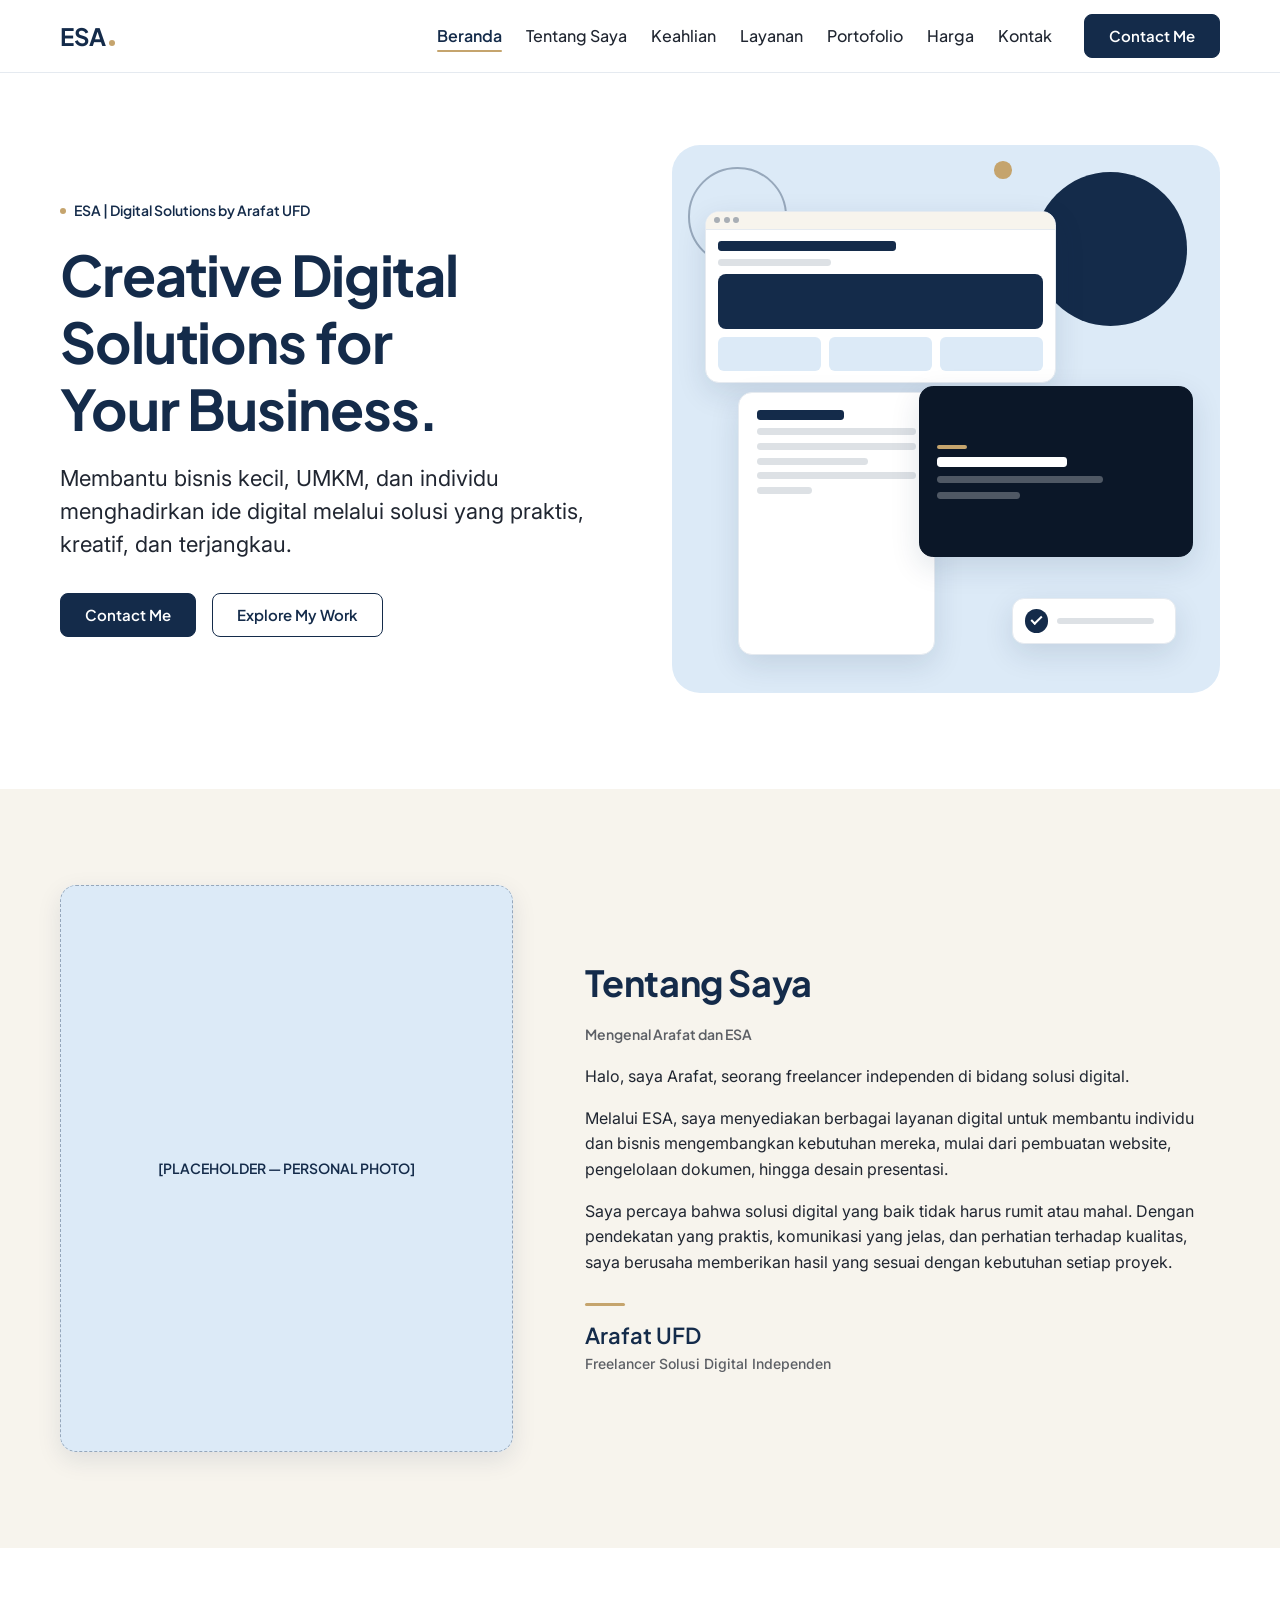
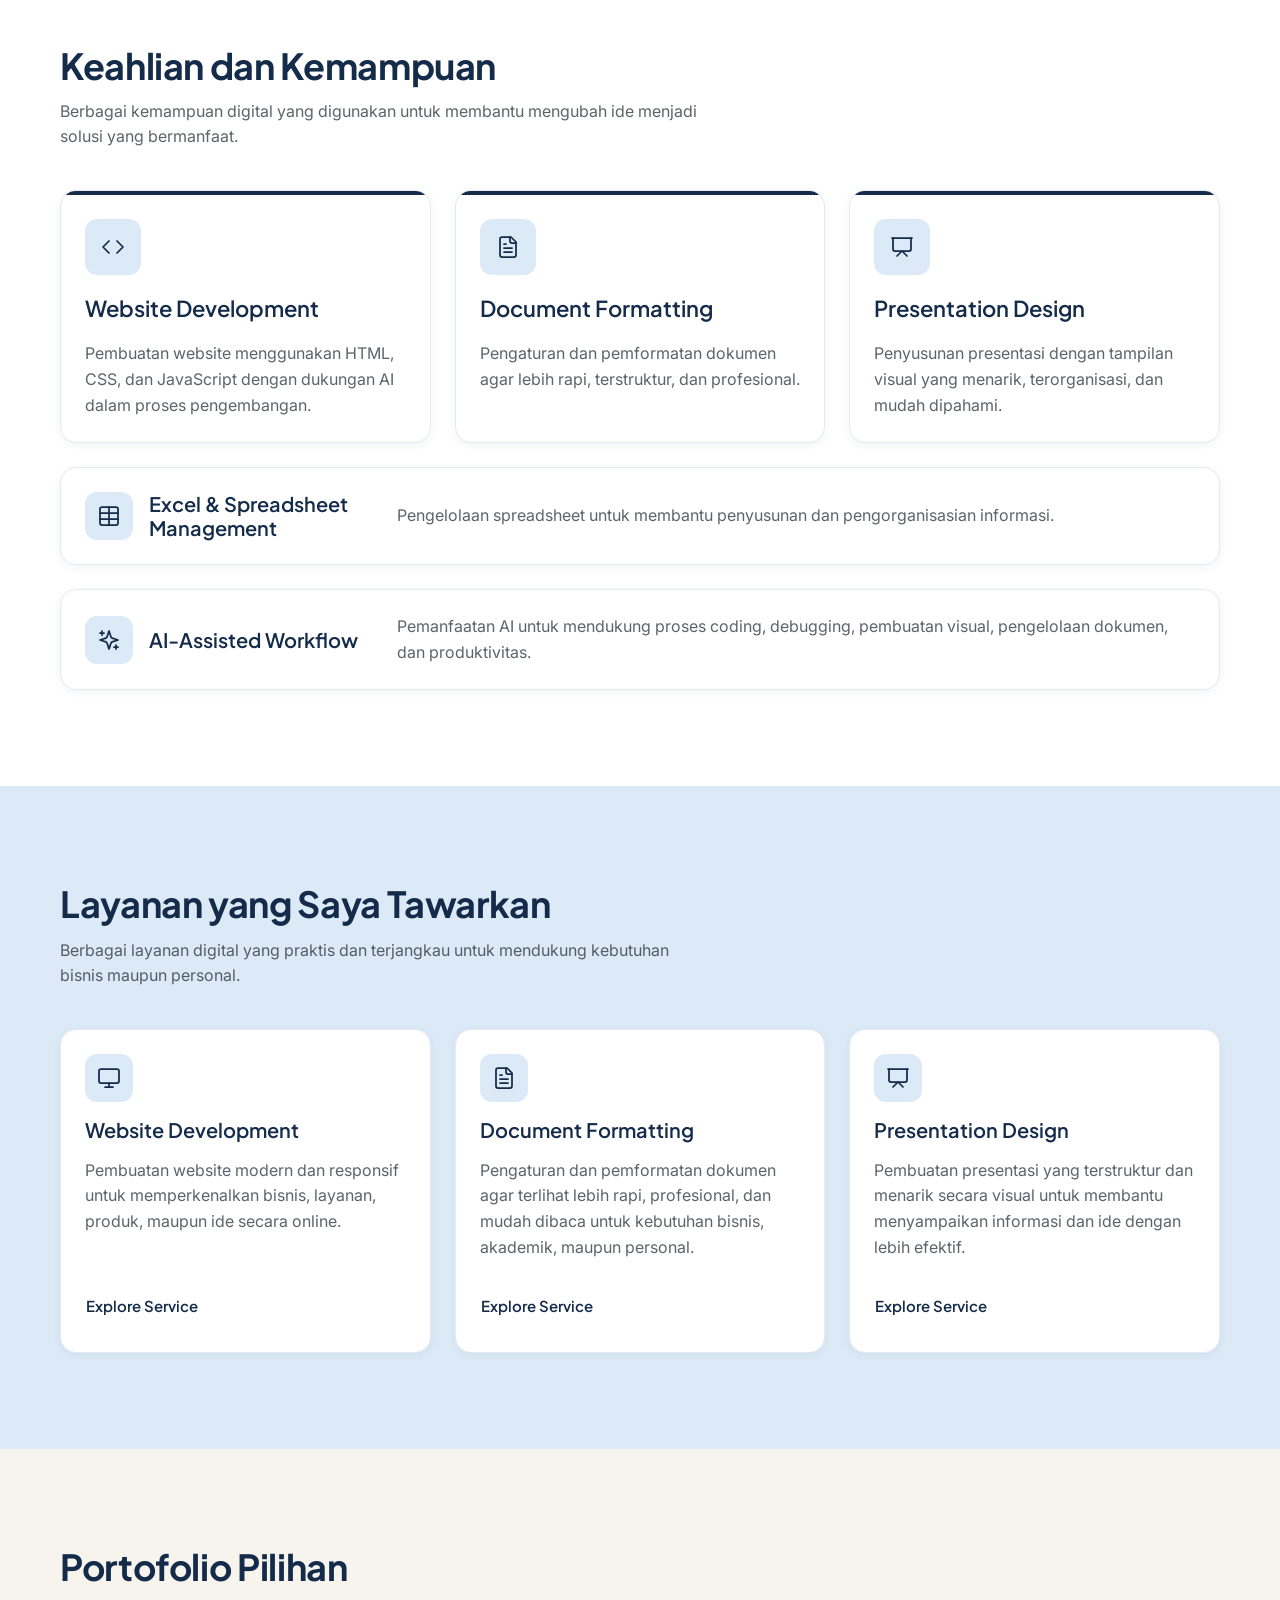
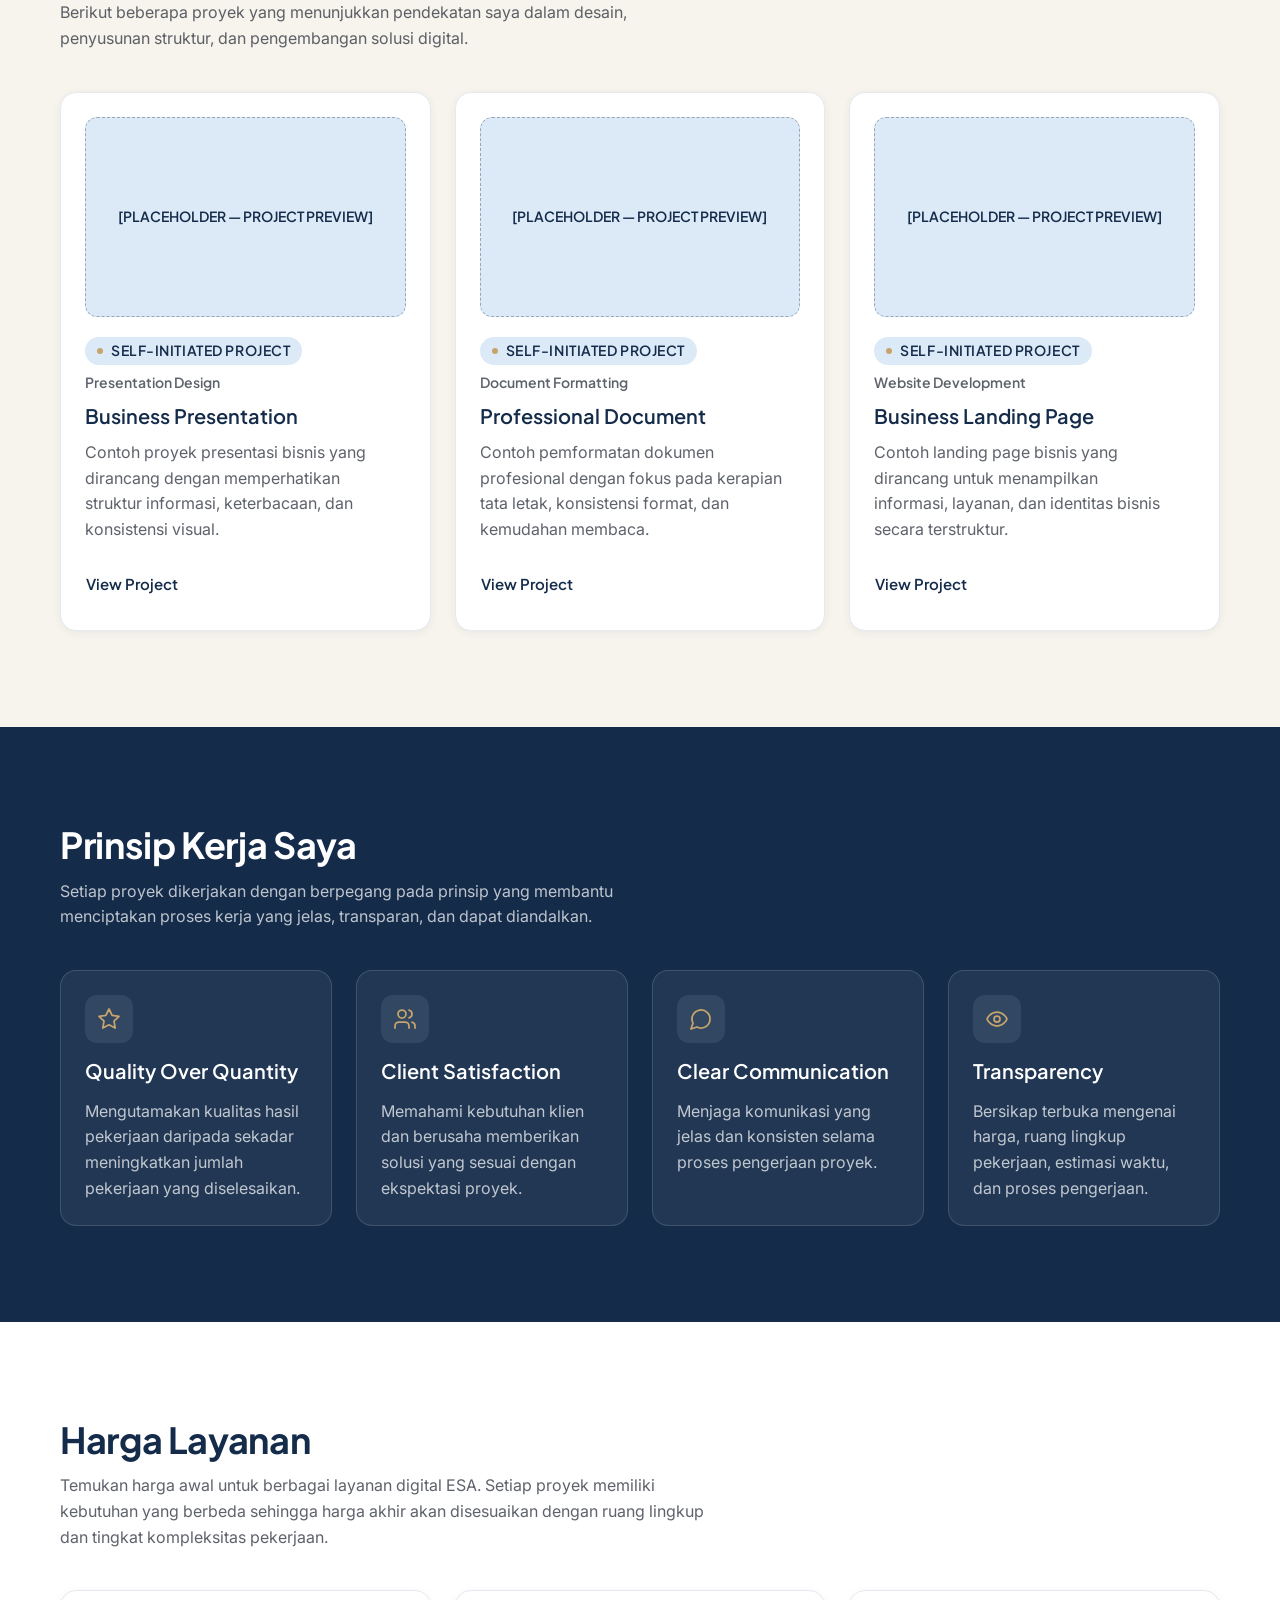
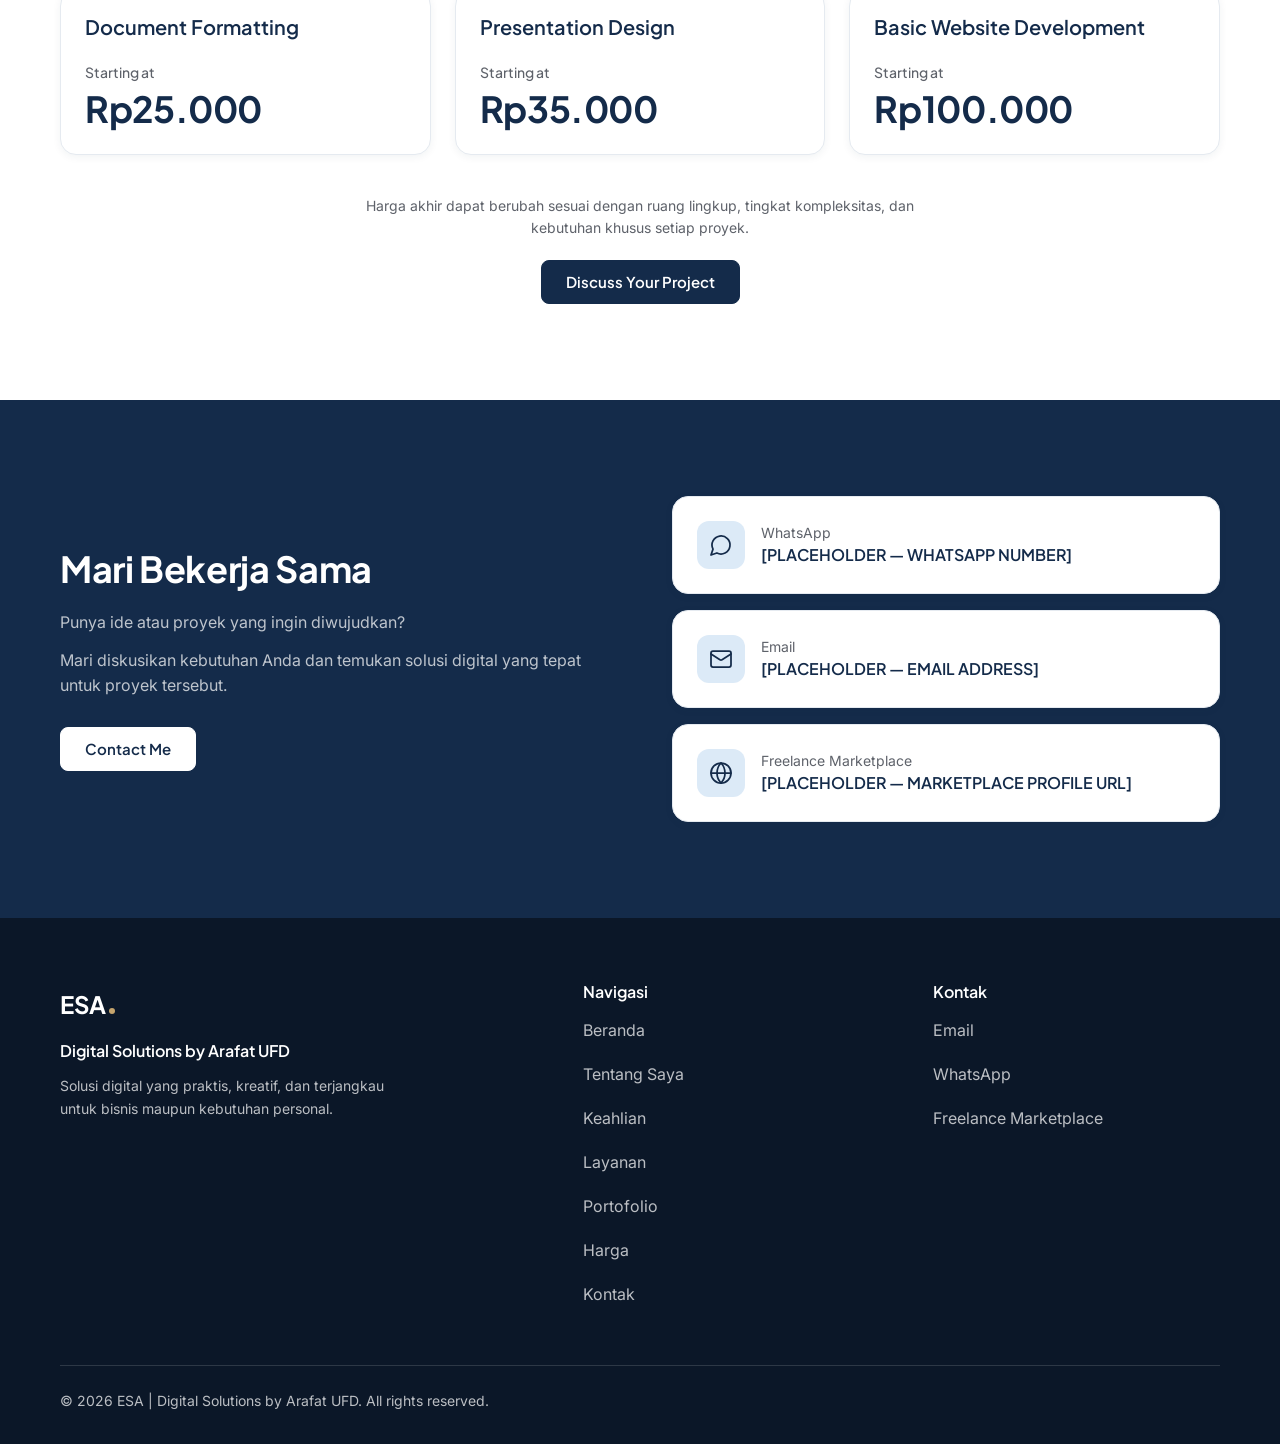
==== commit 475e1045: "Release the Final Version" ====
--- a/index.html
+++ b/index.html
@@ -7,17 +7,19 @@
   <title>ESA | Digital Solutions by Arafat UFD</title>
   <meta name="description" content="Membantu bisnis kecil, UMKM, dan individu menghadirkan ide digital melalui solusi yang praktis, kreatif, dan terjangkau.">
   <meta name="theme-color" content="#142B4A">
+  <link rel="canonical" href="https://arafatufd.github.io/esa-aud-portofolio/">
 
   <!-- Open Graph (social sharing) -->
   <meta property="og:type" content="website">
   <meta property="og:locale" content="id_ID">
   <meta property="og:title" content="ESA | Digital Solutions by Arafat UFD">
   <meta property="og:description" content="Solusi digital yang praktis, kreatif, dan terjangkau untuk bisnis maupun kebutuhan personal.">
-  <!-- PLACEHOLDER: add these two lines once the final site URL and the sharing image exist.
-       Both need absolute URLs.
-  <meta property="og:url" content="[FINAL-SITE-URL]">
-  <meta property="og:image" content="[FINAL-SITE-URL]/assets/img/og-image.png">
-  -->
+  <meta property="og:url" content="https://arafatufd.github.io/esa-aud-portofolio/">
+  <meta property="og:image" content="https://arafatufd.github.io/esa-aud-portofolio/assets/img/og-image.png">
+  <meta property="og:image:width" content="1200">
+  <meta property="og:image:height" content="630">
+  <meta property="og:image:alt" content="ESA | Digital Solutions by Arafat UFD">
+  <meta name="twitter:card" content="summary_large_image">
 
   <!-- Favicon (created in Phase 10) -->
   <link rel="icon" href="assets/img/favicon.svg" type="image/svg+xml">
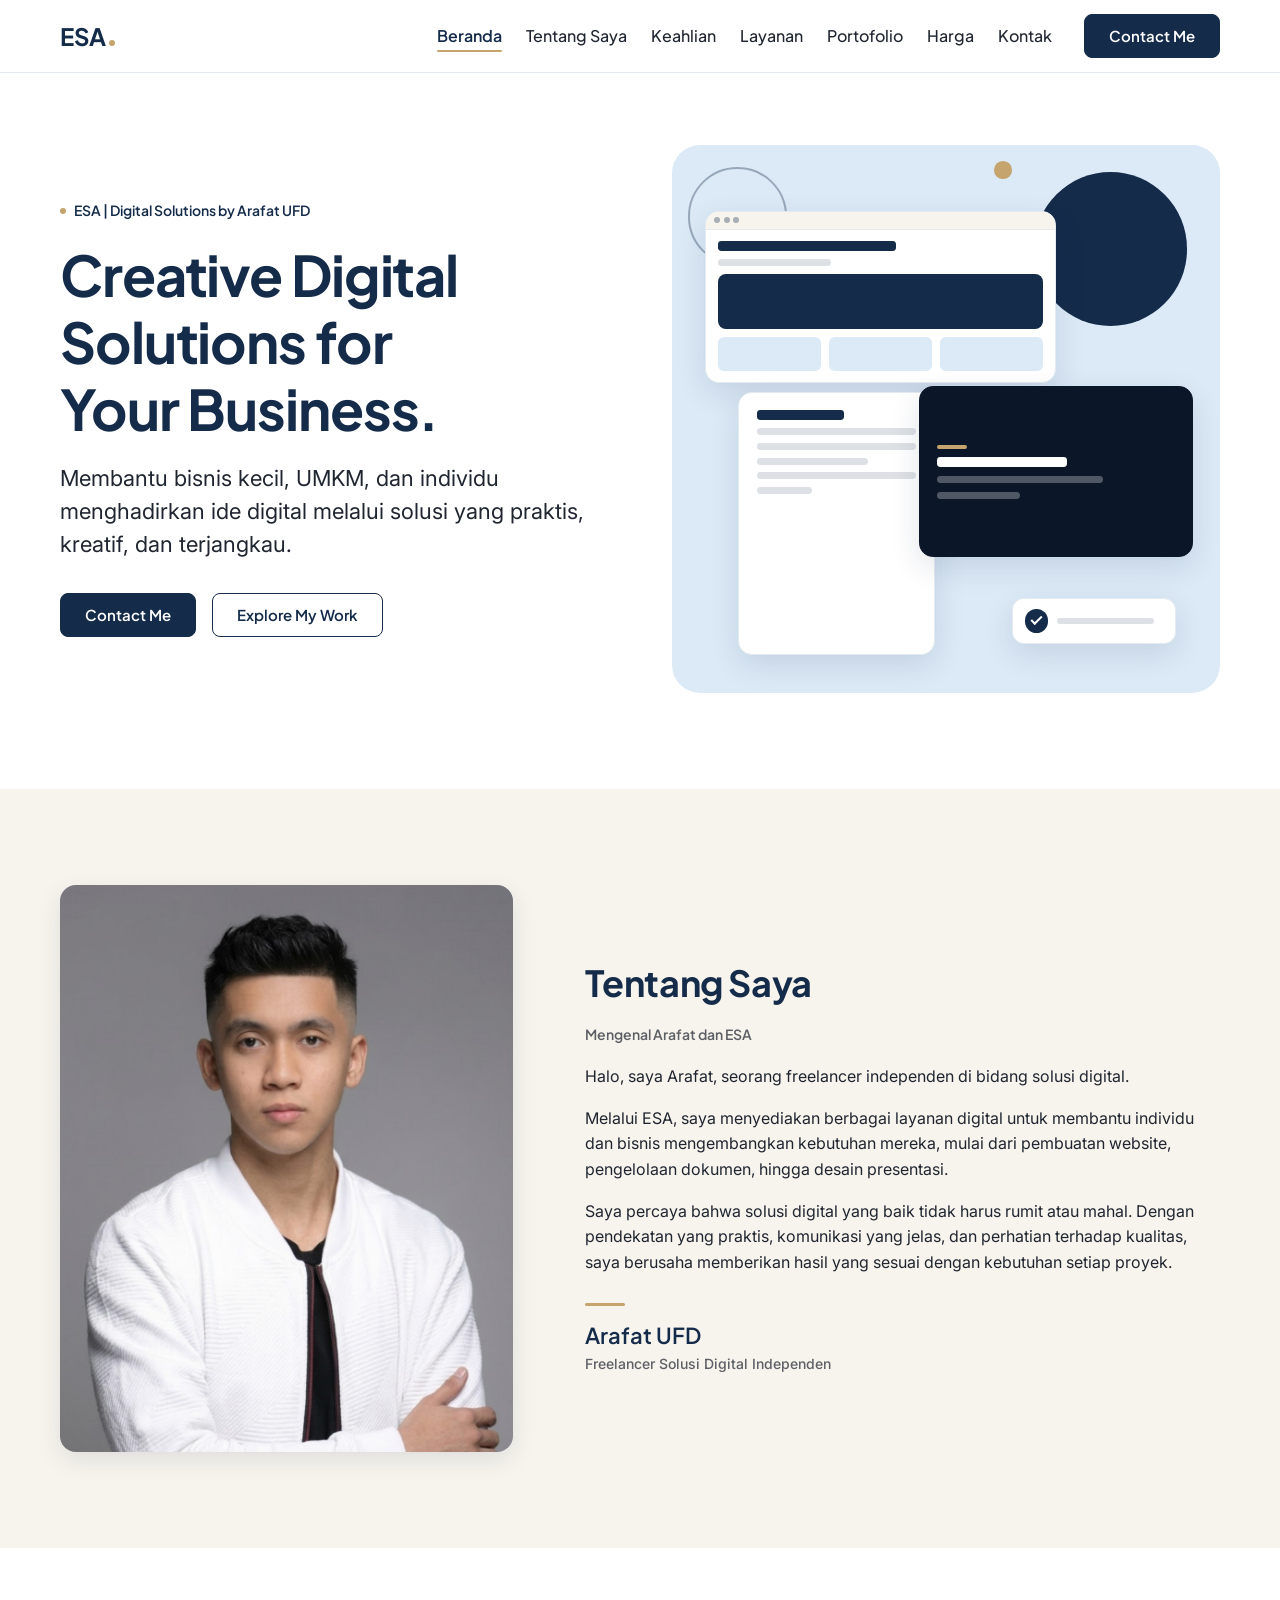
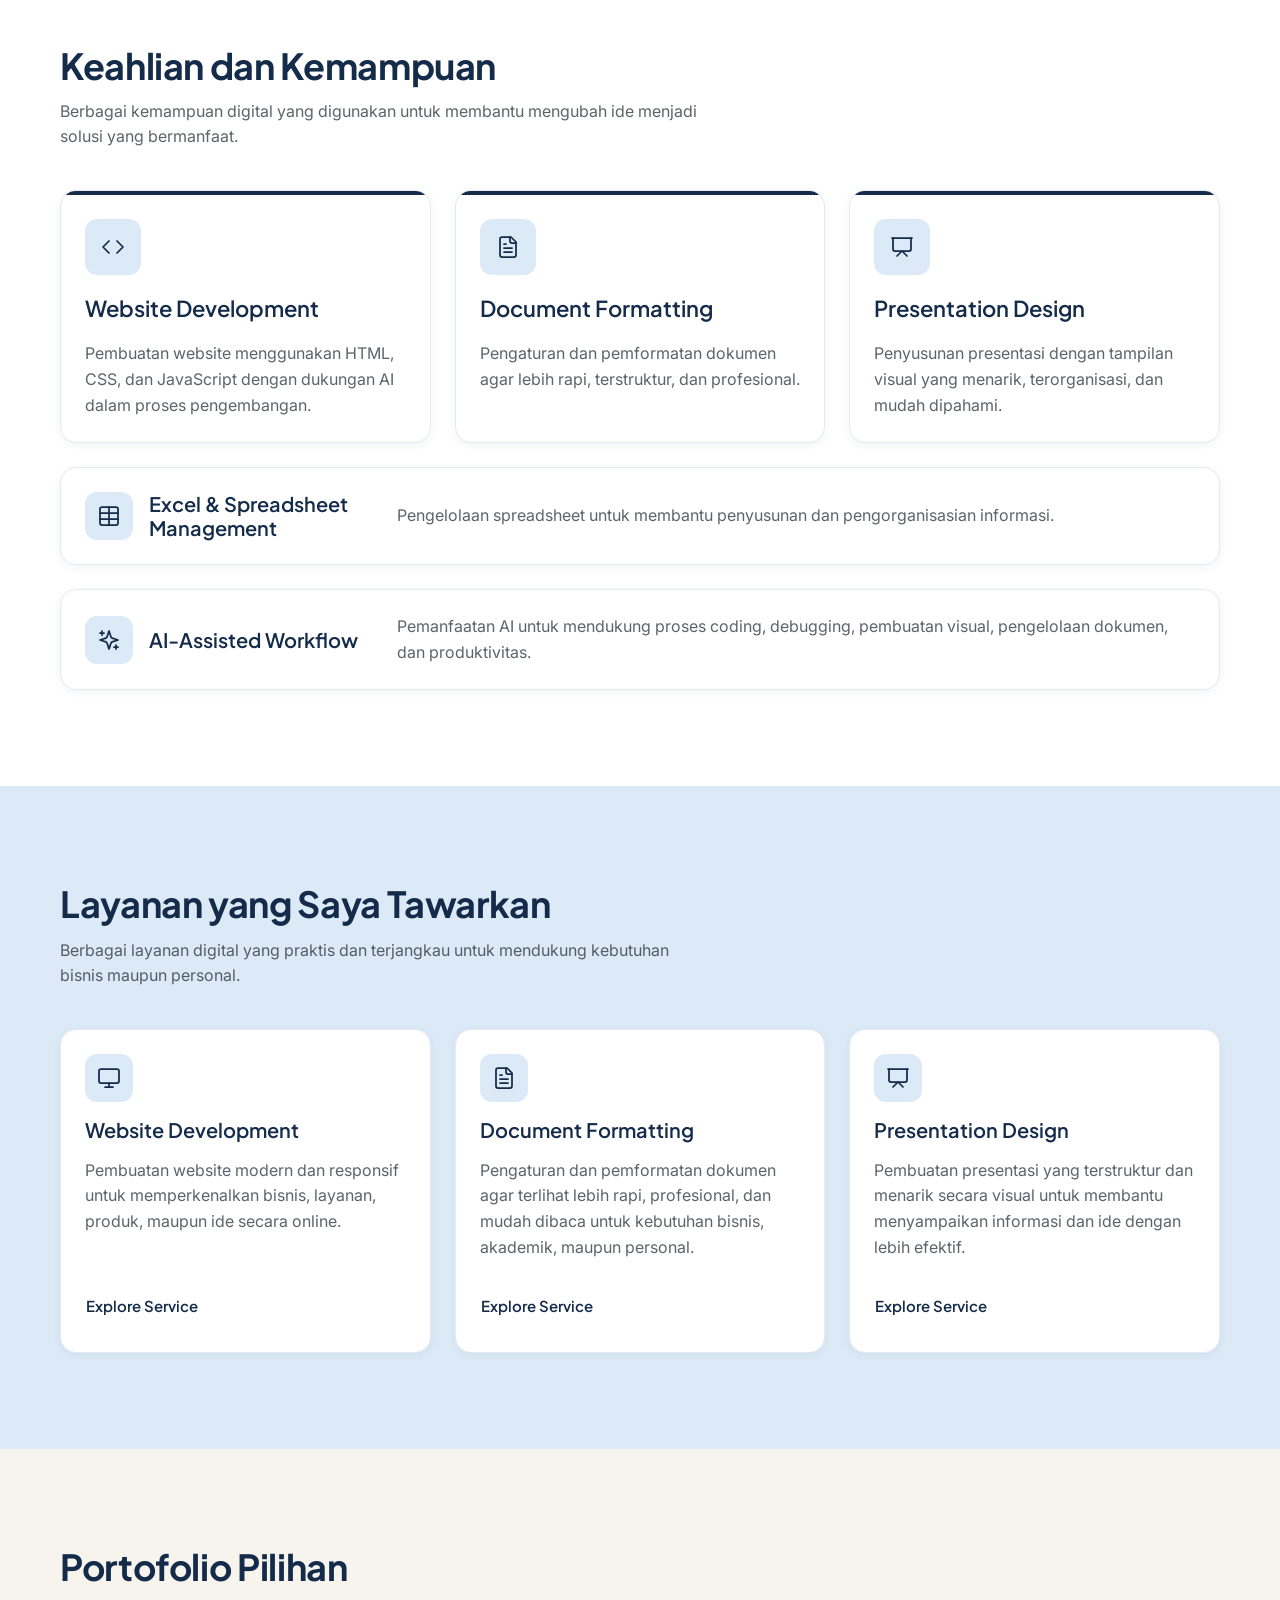
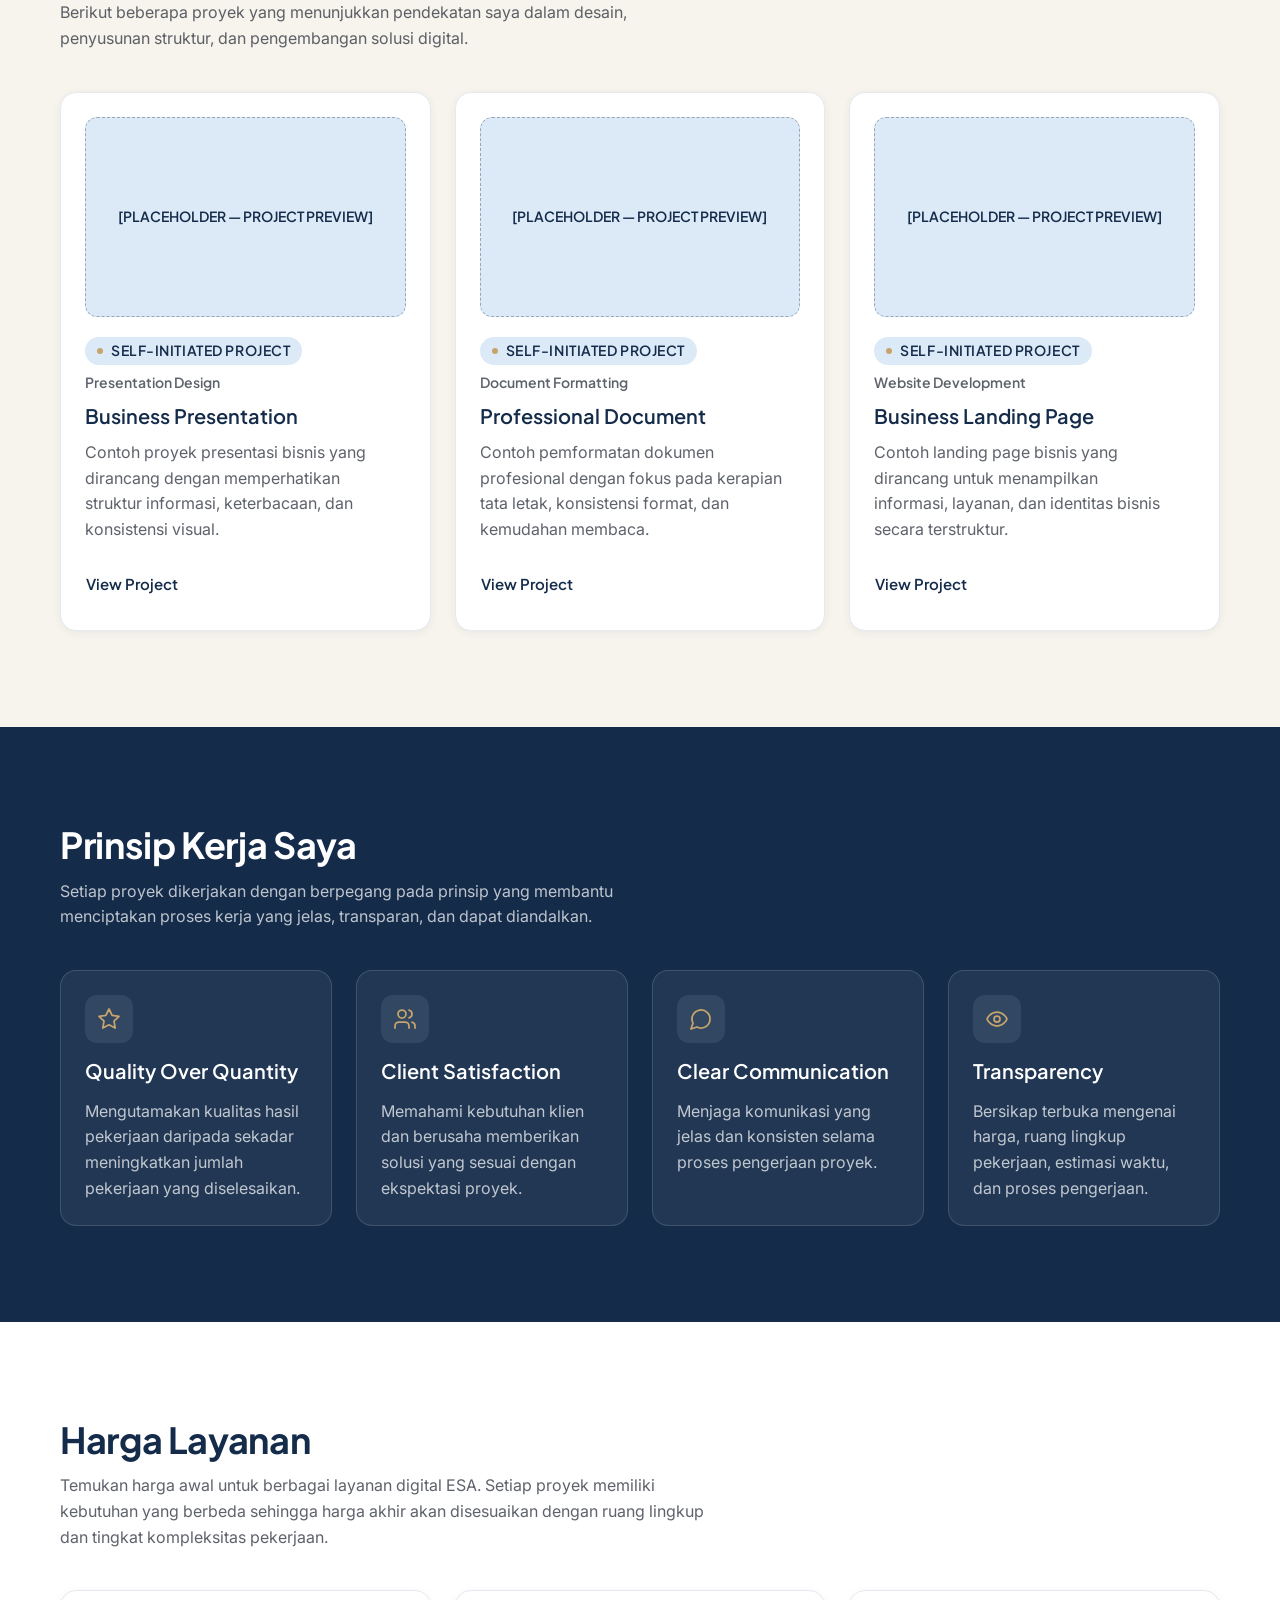
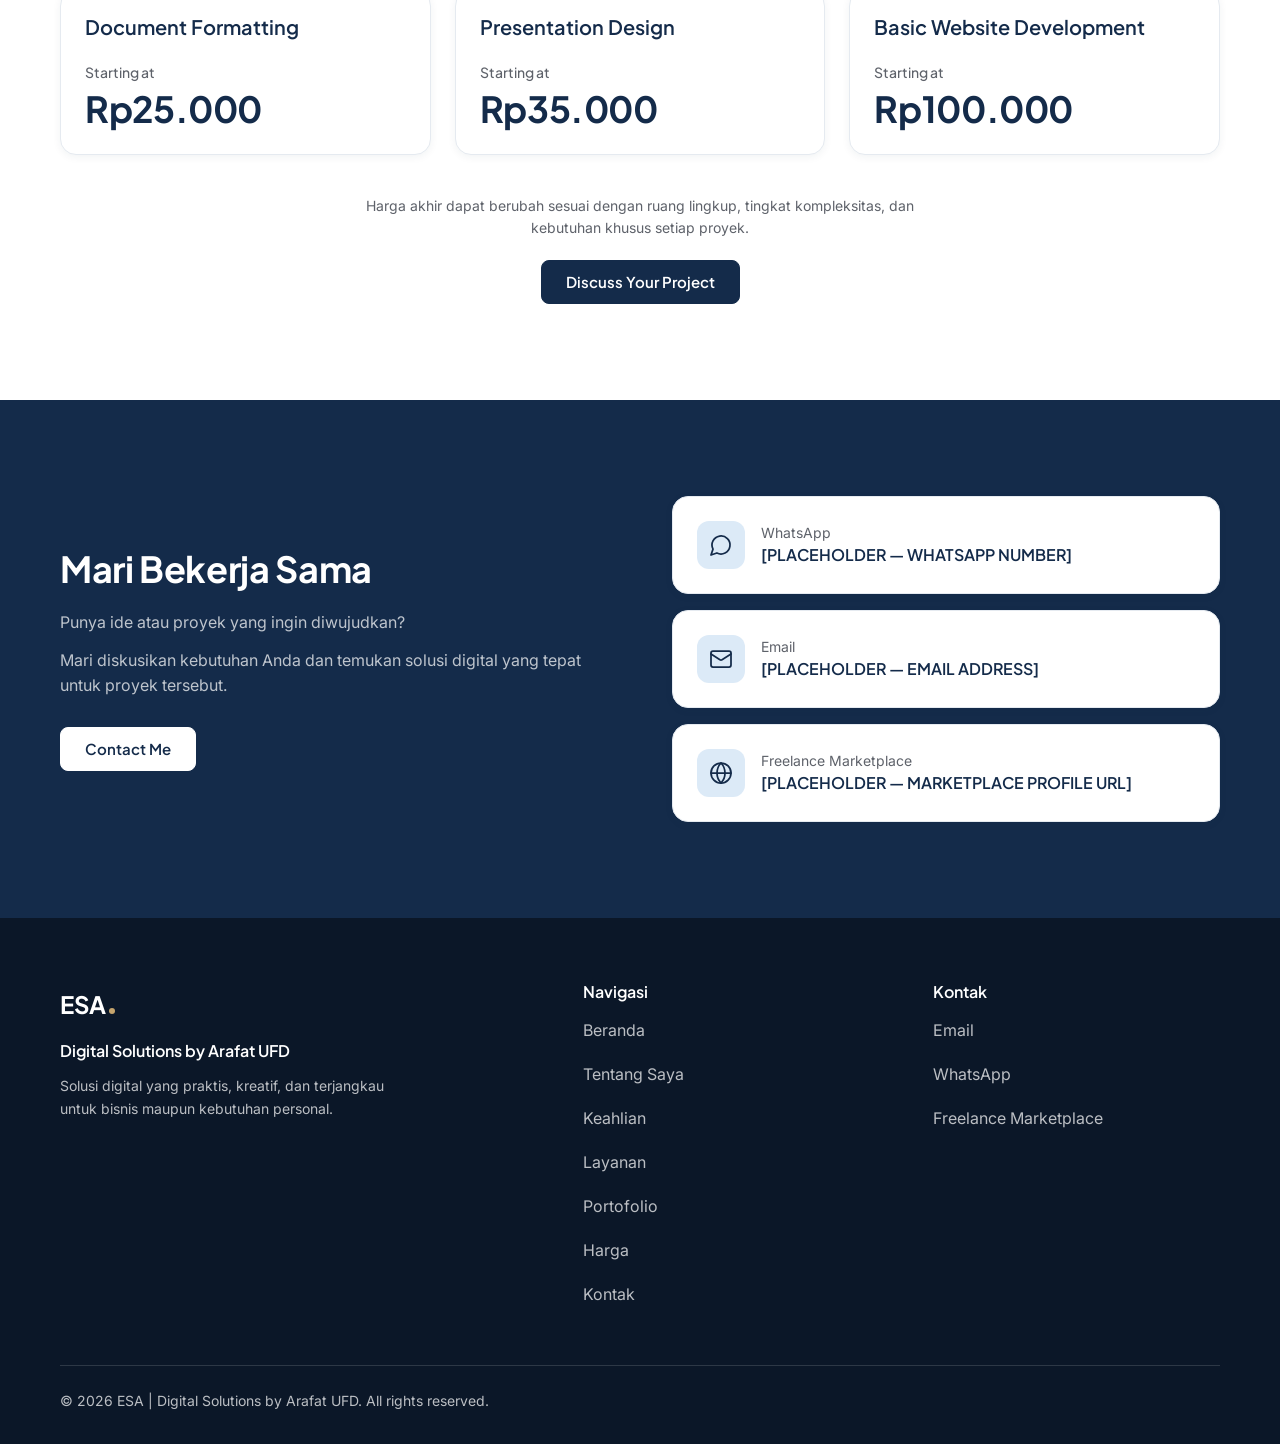
==== commit dffd7366: "update" ====
--- a/index.html
+++ b/index.html
@@ -146,13 +146,8 @@
     <section class="section about" id="about" aria-labelledby="about-title">
       <div class="container about__grid">
         <div class="about__photo">
-          <!-- PLACEHOLDER: replace this .placeholder with
-               <img src="assets/img/[personal-photo-file]" alt="Foto Arafat UFD" width="800" height="1000">
-               once the personal photo is supplied. -->
           <div class="media media--portrait">
-            <div class="placeholder">
-              <span class="placeholder__label">[PLACEHOLDER — PERSONAL PHOTO]</span>
-            </div>
+            <img src="assets/img/personal-images/Arafat UFD - Photo.jpg" alt="Foto Arafat UFD" width="800" height="1000"> 
           </div>
         </div>
 
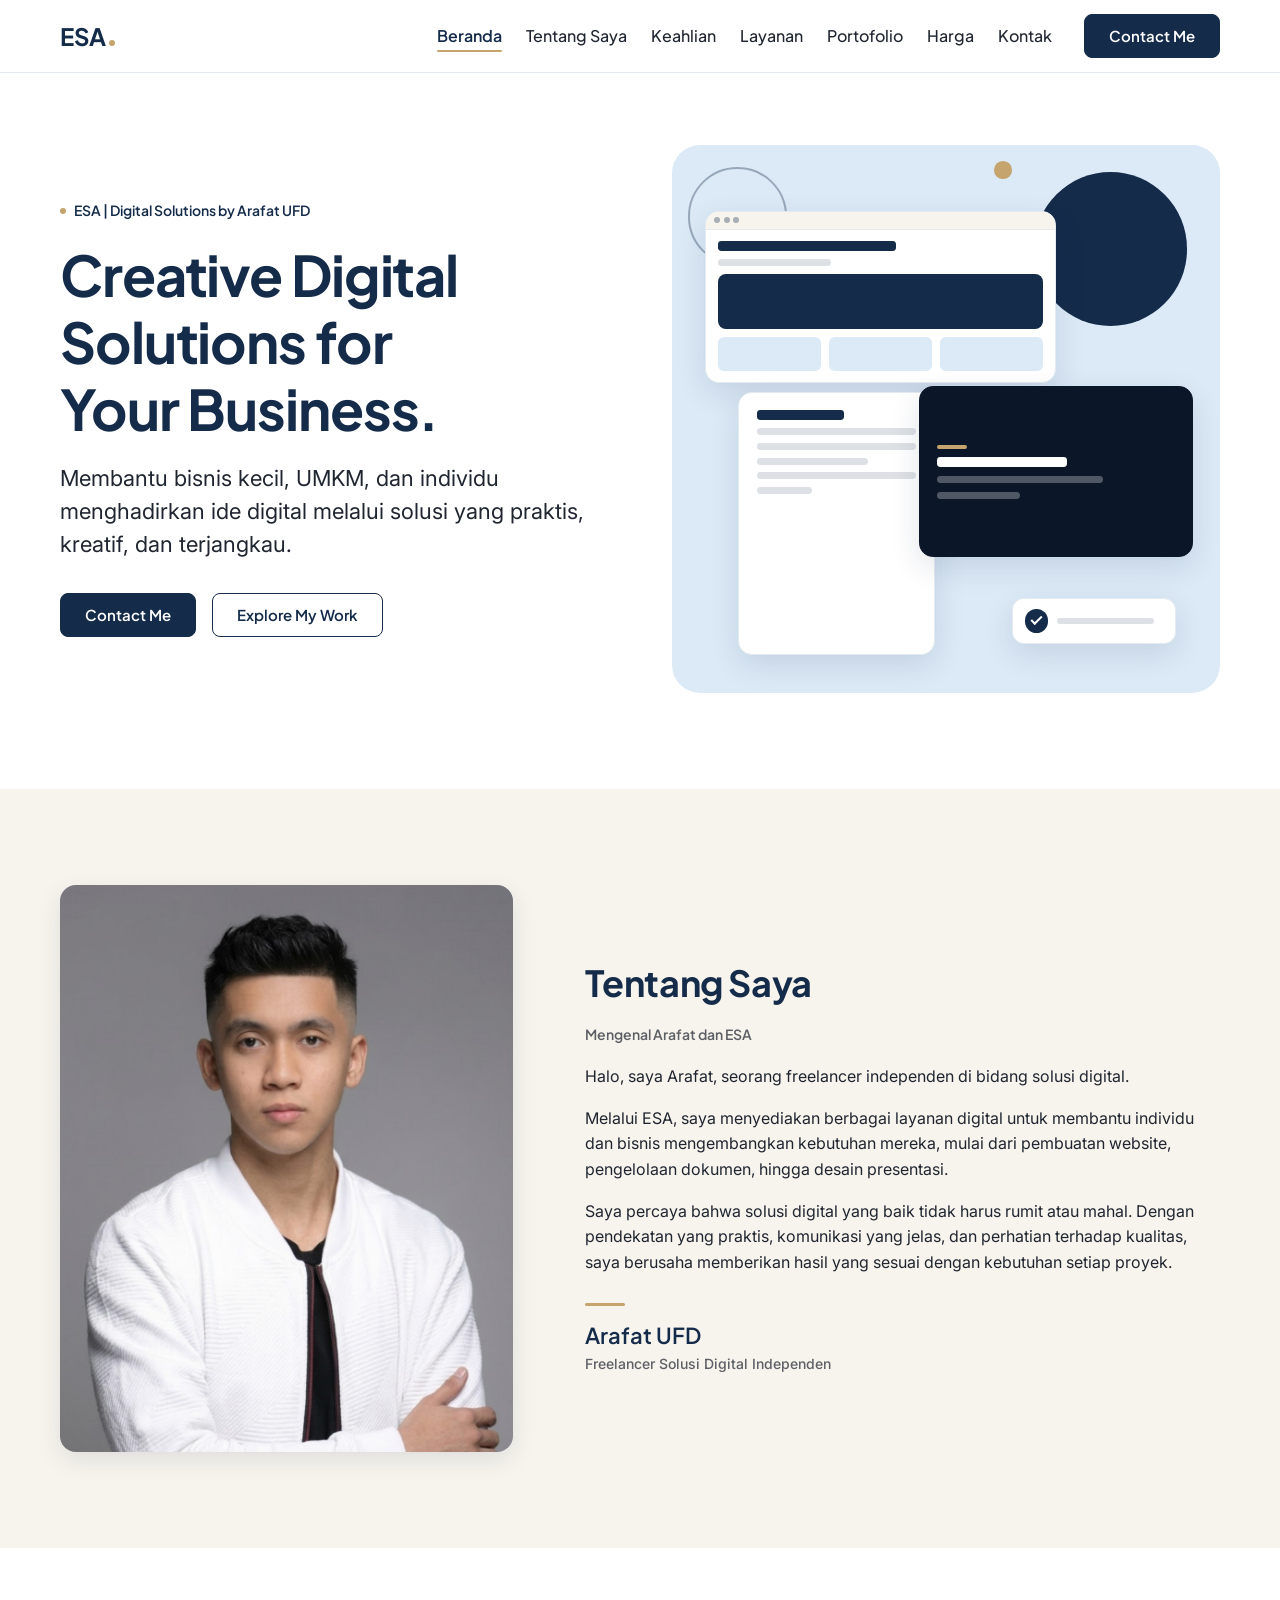
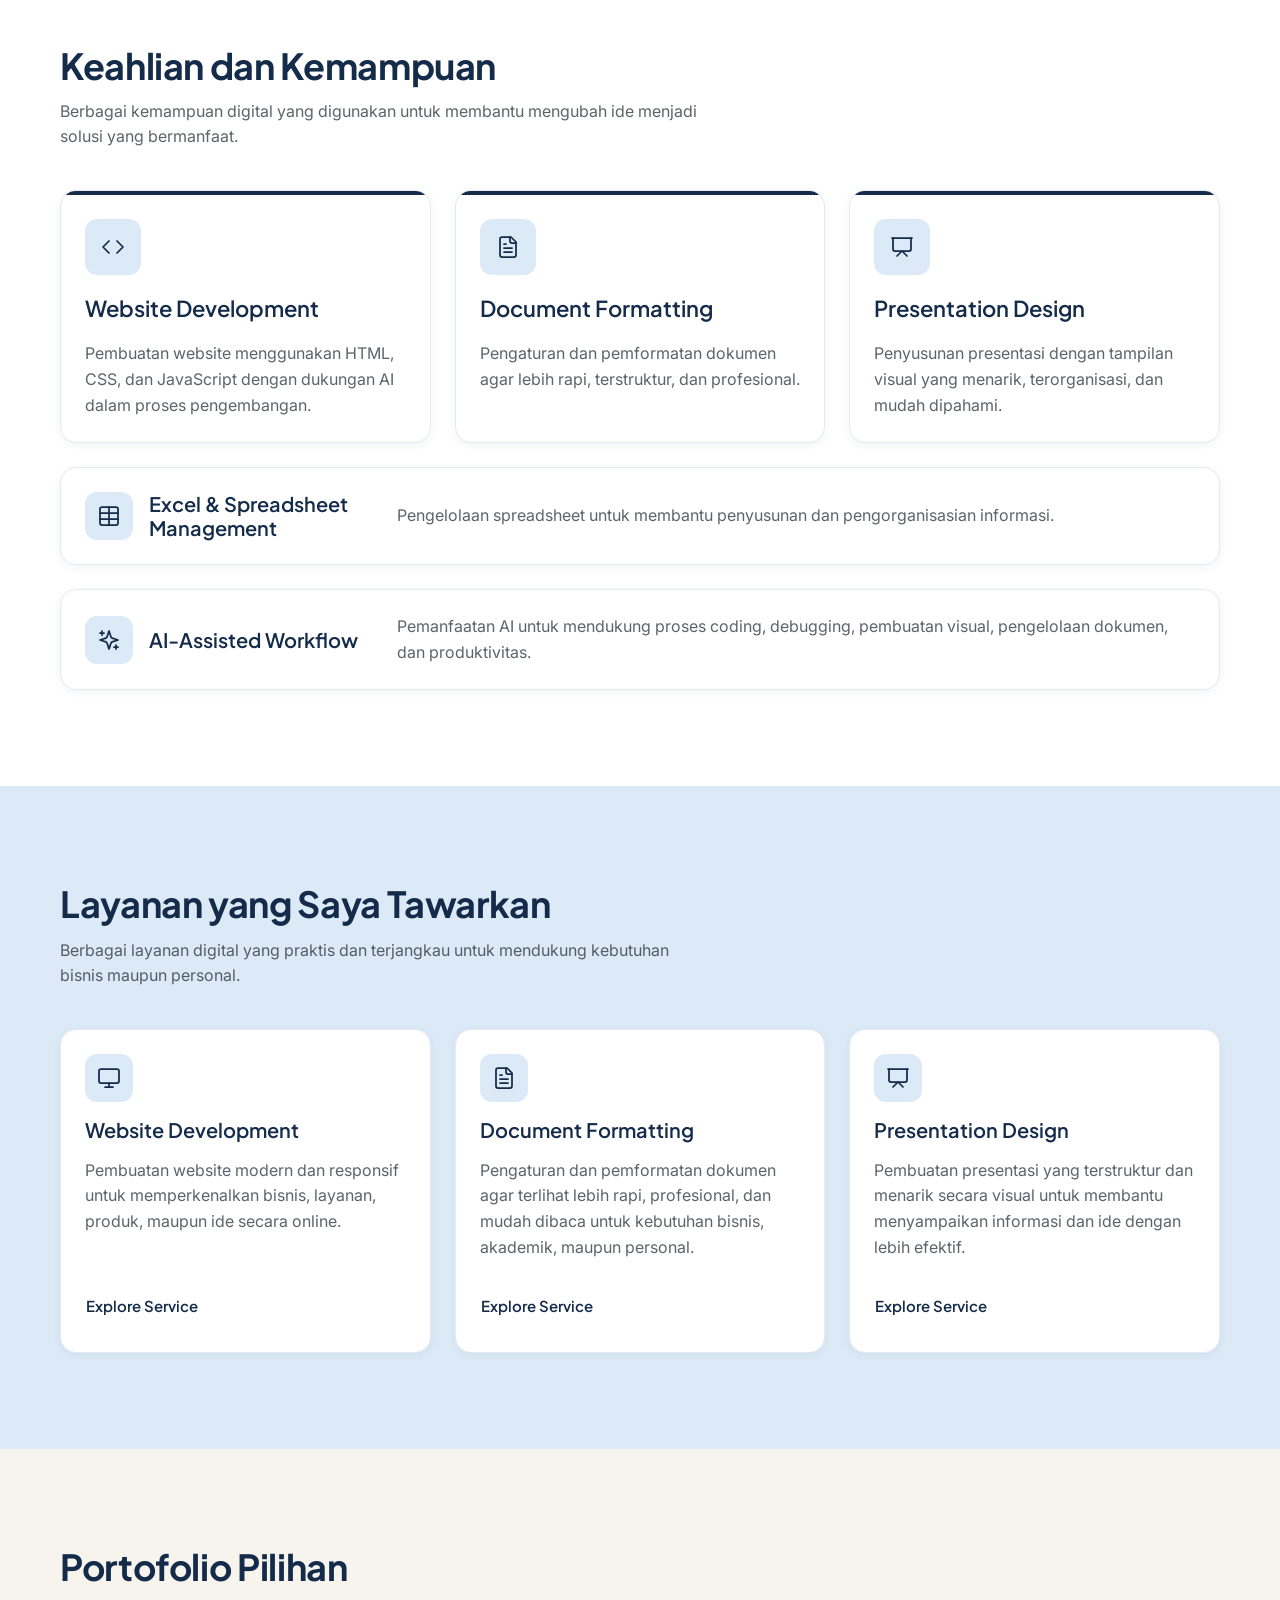
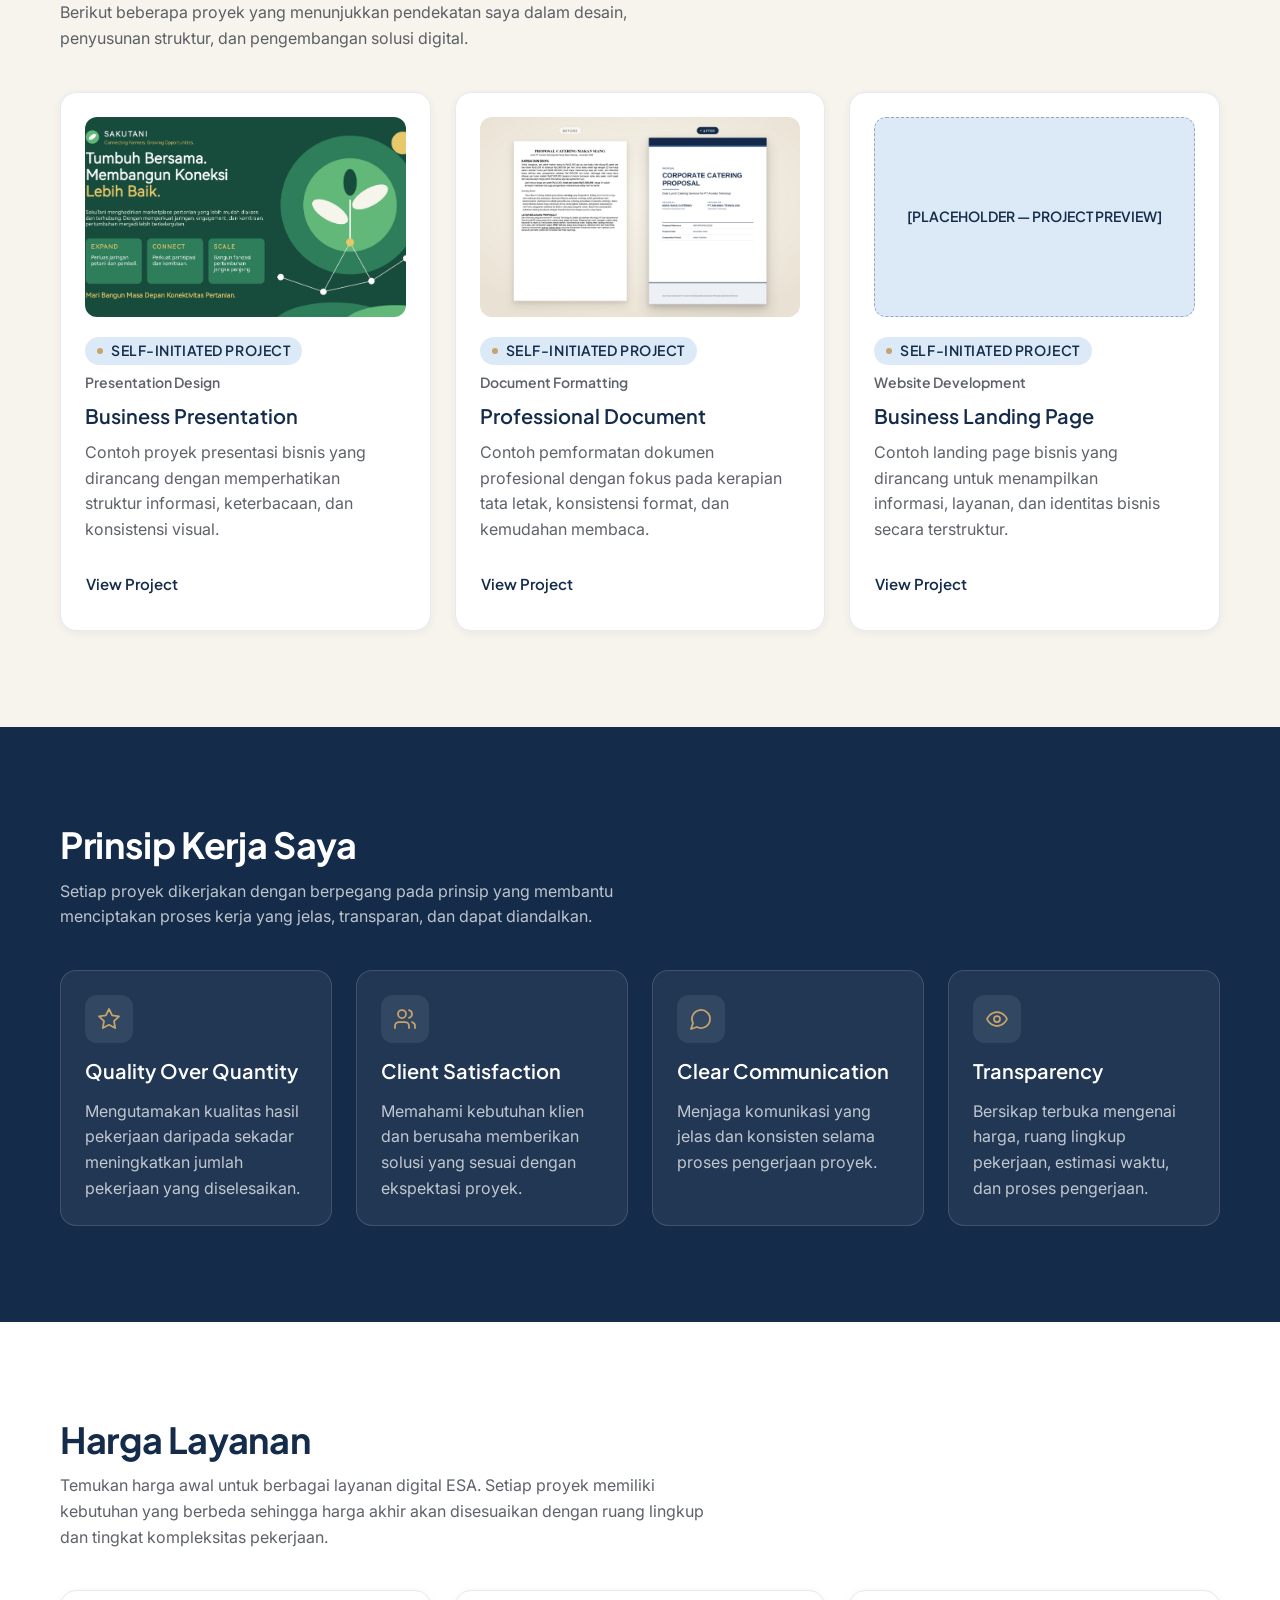
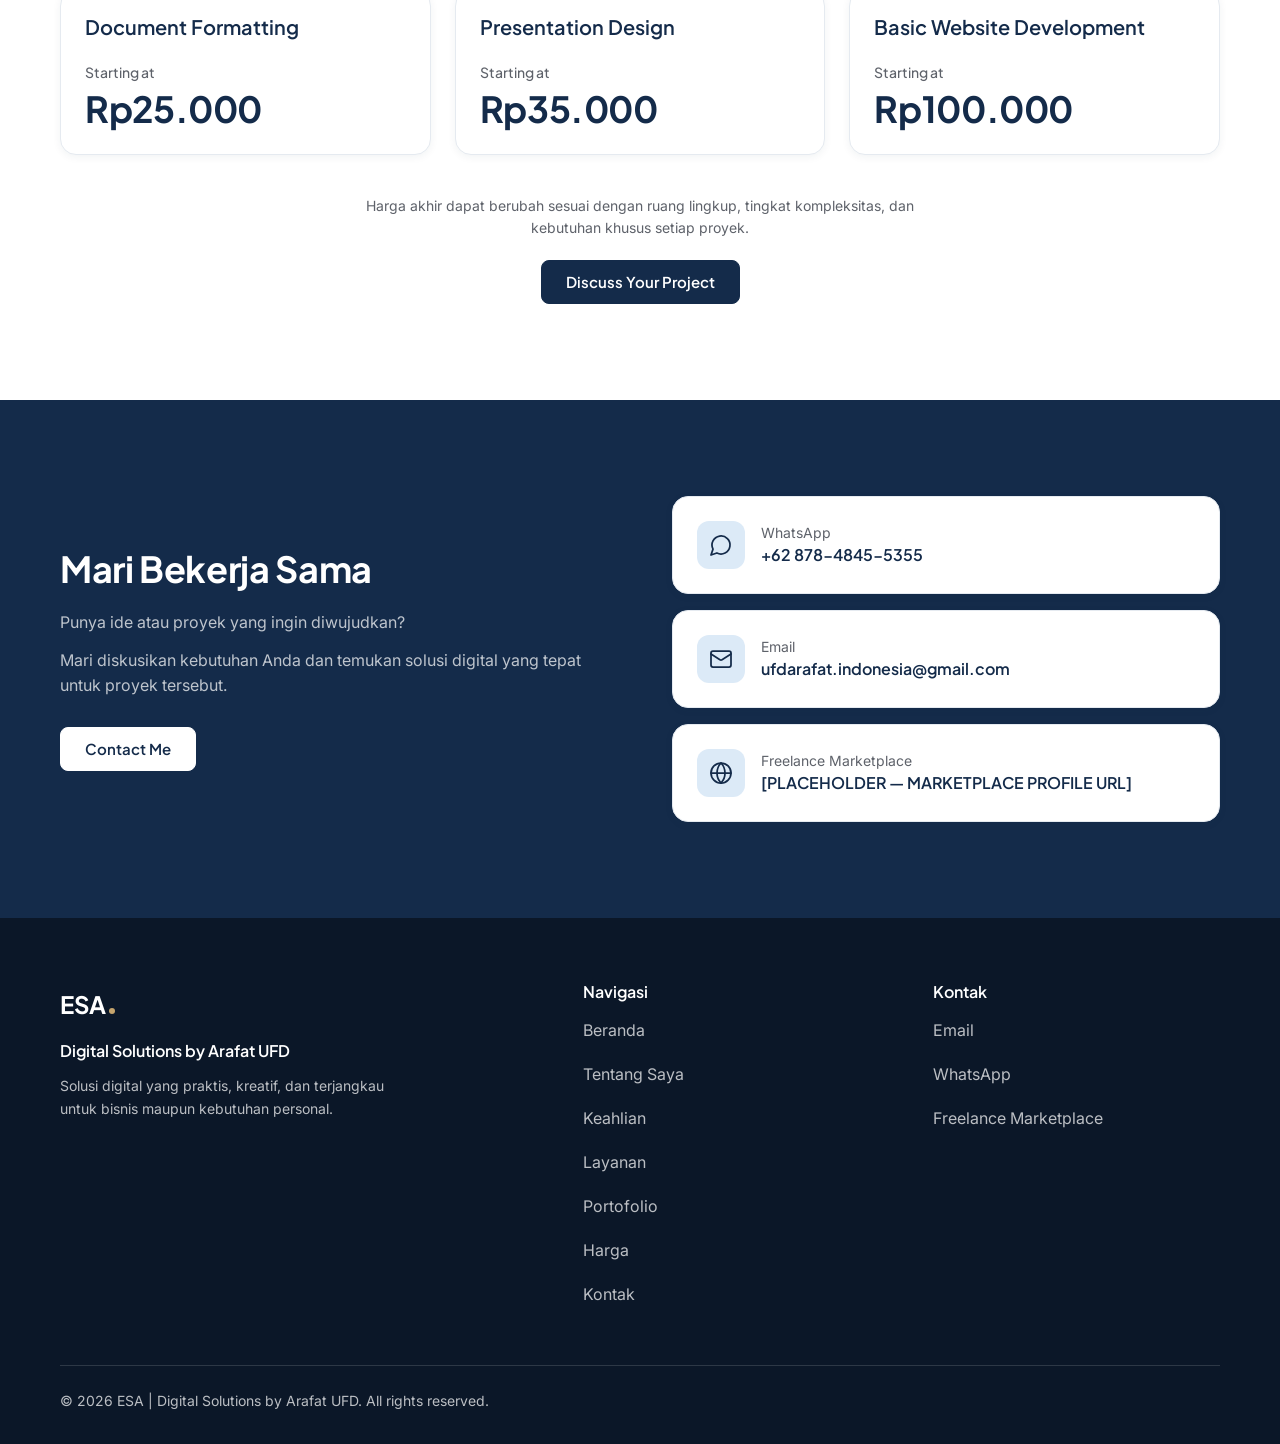
==== commit 98b48484: "update" ====
--- a/index.html
+++ b/index.html
@@ -289,9 +289,7 @@
           <!-- PLACEHOLDER: replace each .placeholder with an <img> once project previews exist. -->
           <article class="card project-card">
             <div class="media">
-              <div class="placeholder">
-                <span class="placeholder__label">[PLACEHOLDER — PROJECT PREVIEW]</span>
-              </div>
+              <img src="assets/img/business-presentation/project-002-hero.jpg" alt="Business Presentationt">
             </div>
             <div class="project-card__body">
               <div class="project-card__meta">
@@ -308,9 +306,7 @@
 
           <article class="card project-card">
             <div class="media">
-              <div class="placeholder">
-                <span class="placeholder__label">[PLACEHOLDER — PROJECT PREVIEW]</span>
-              </div>
+              <img src="assets/img/professional-document/project-001-hero.jpg" alt="Professional Document">
             </div>
             <div class="project-card__body">
               <div class="project-card__meta">
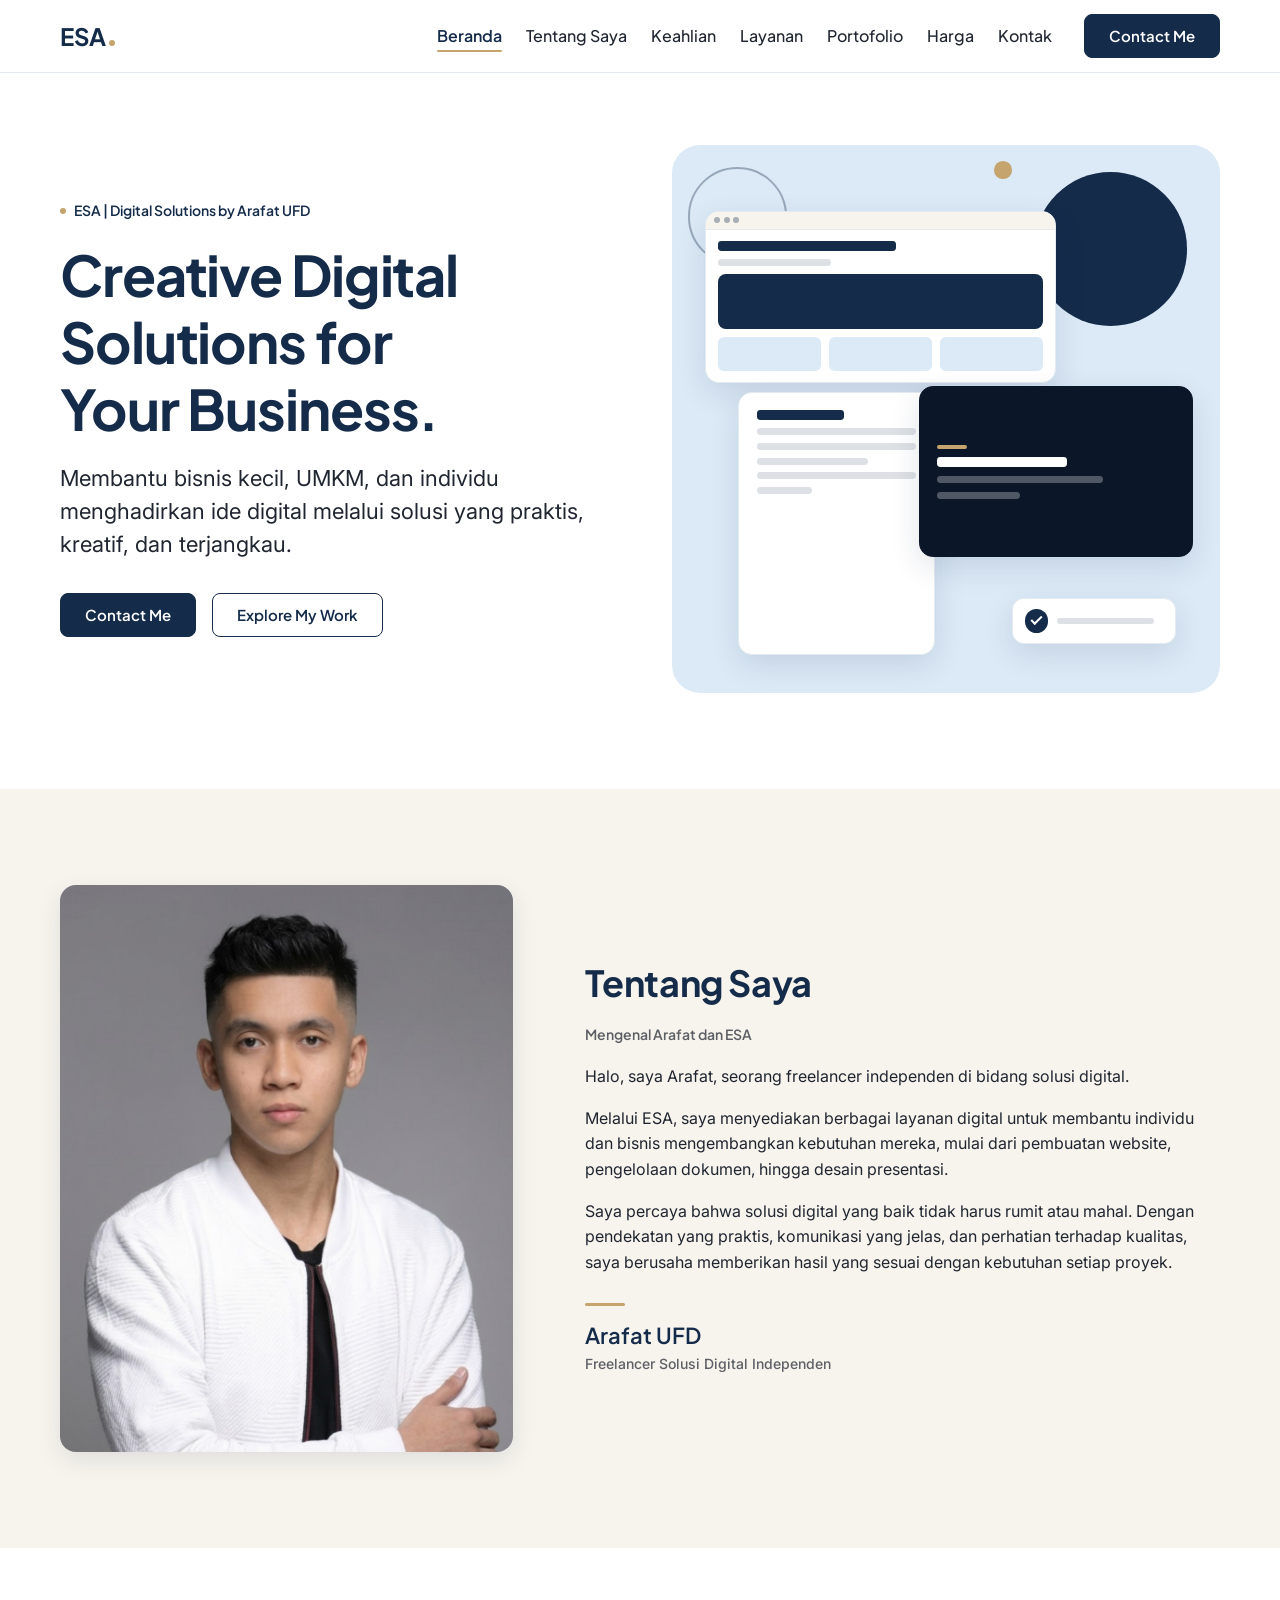
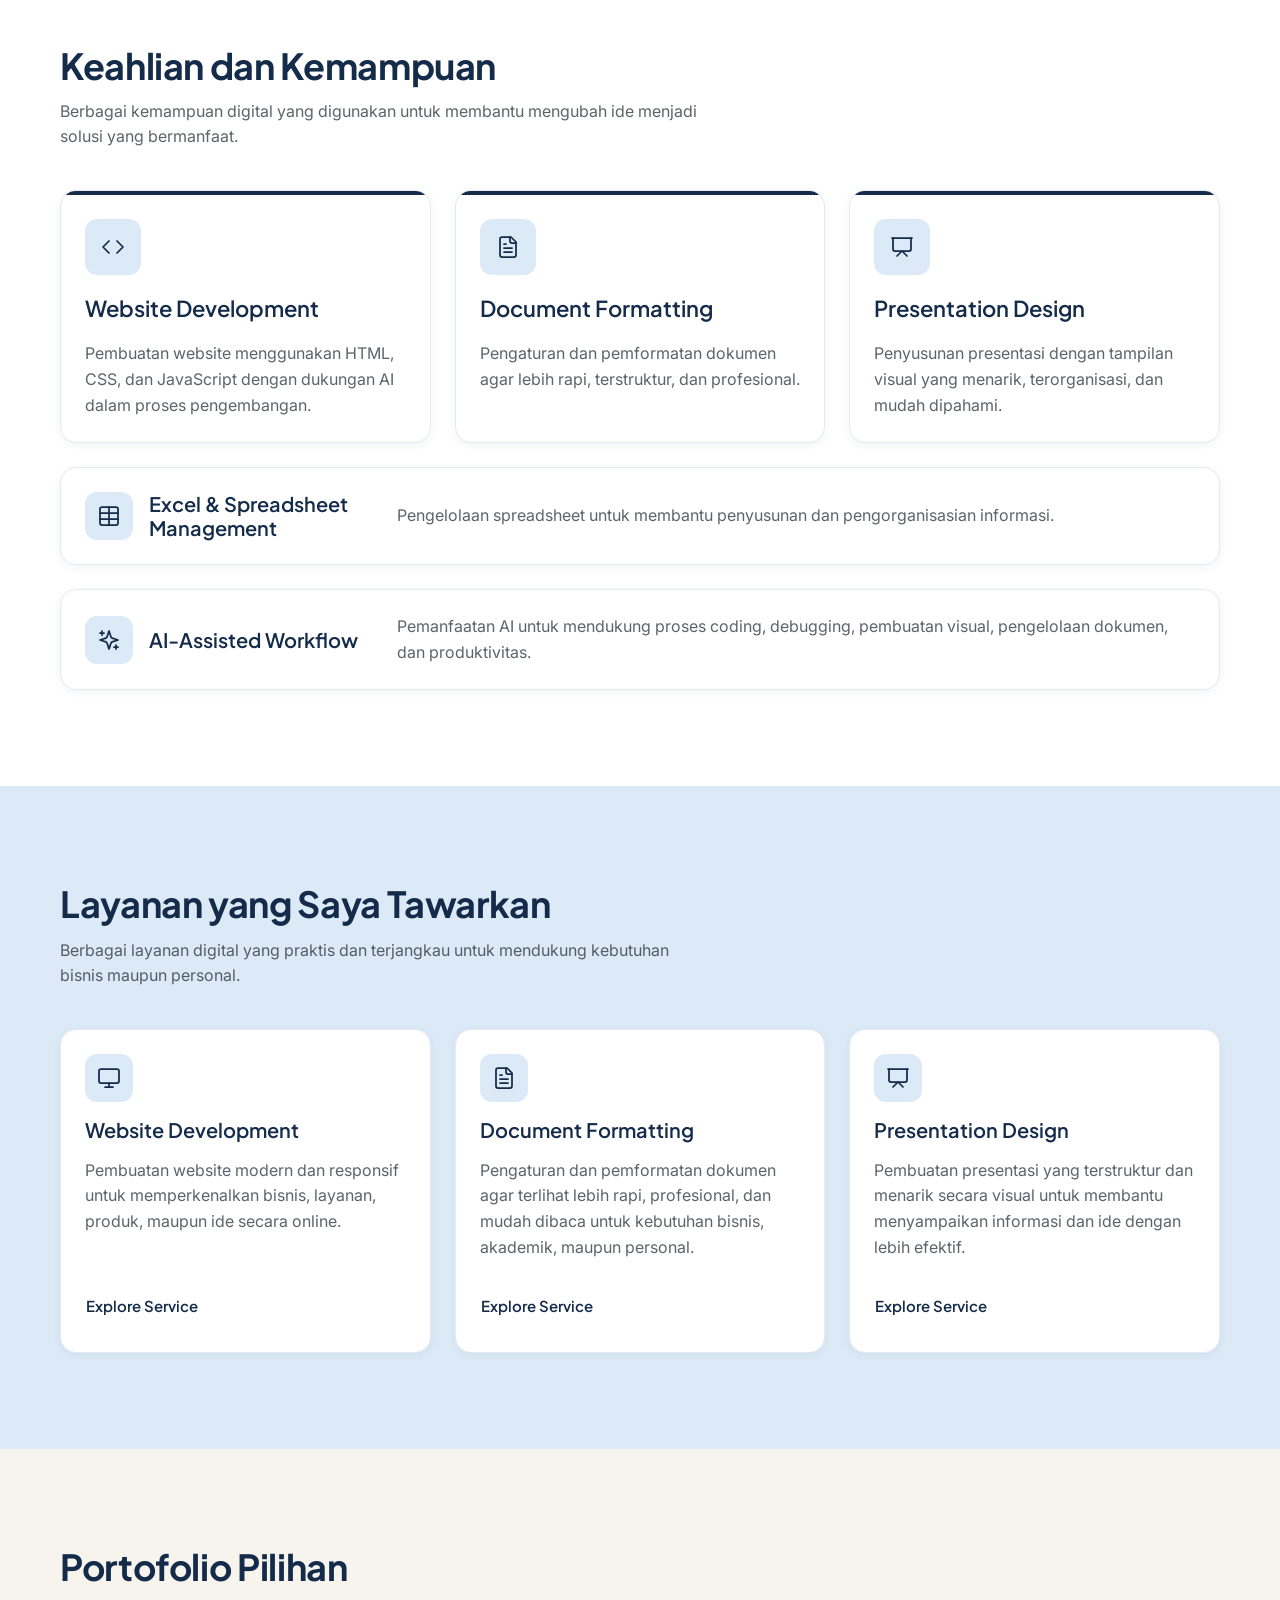
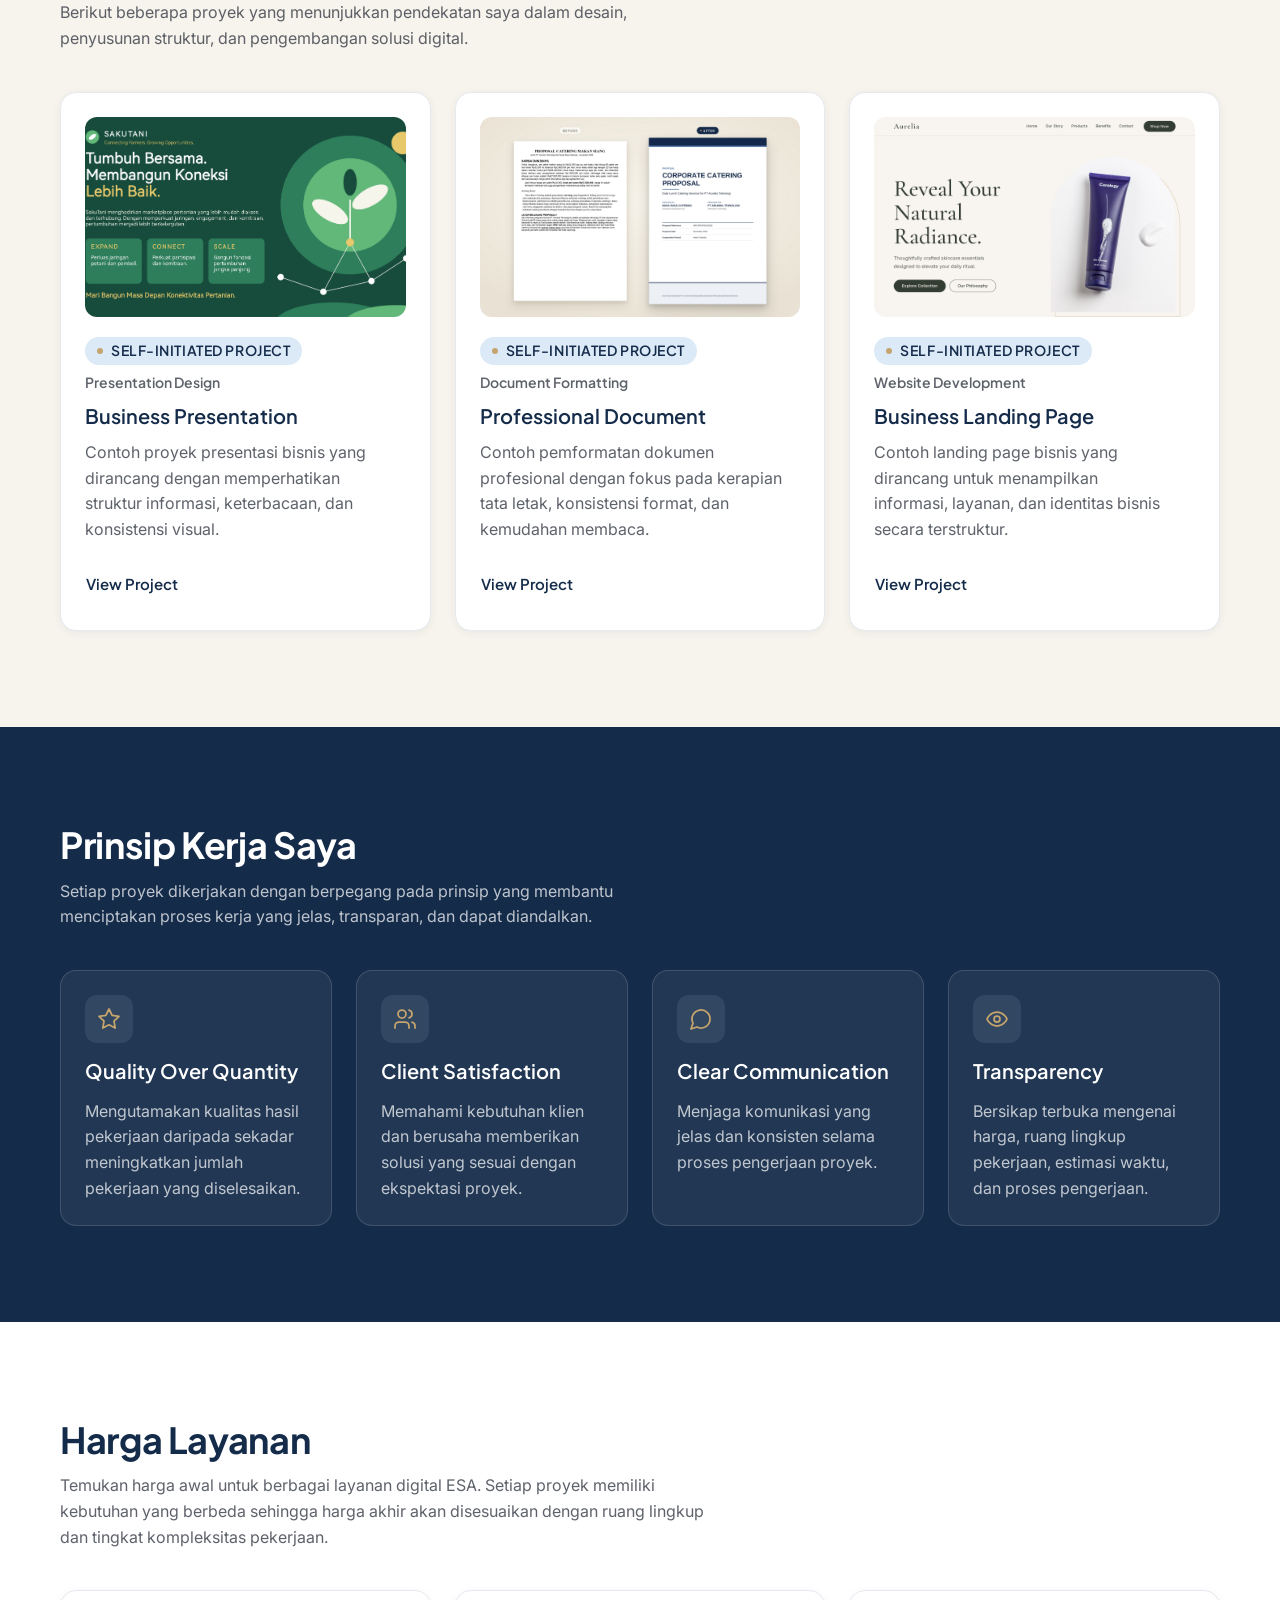
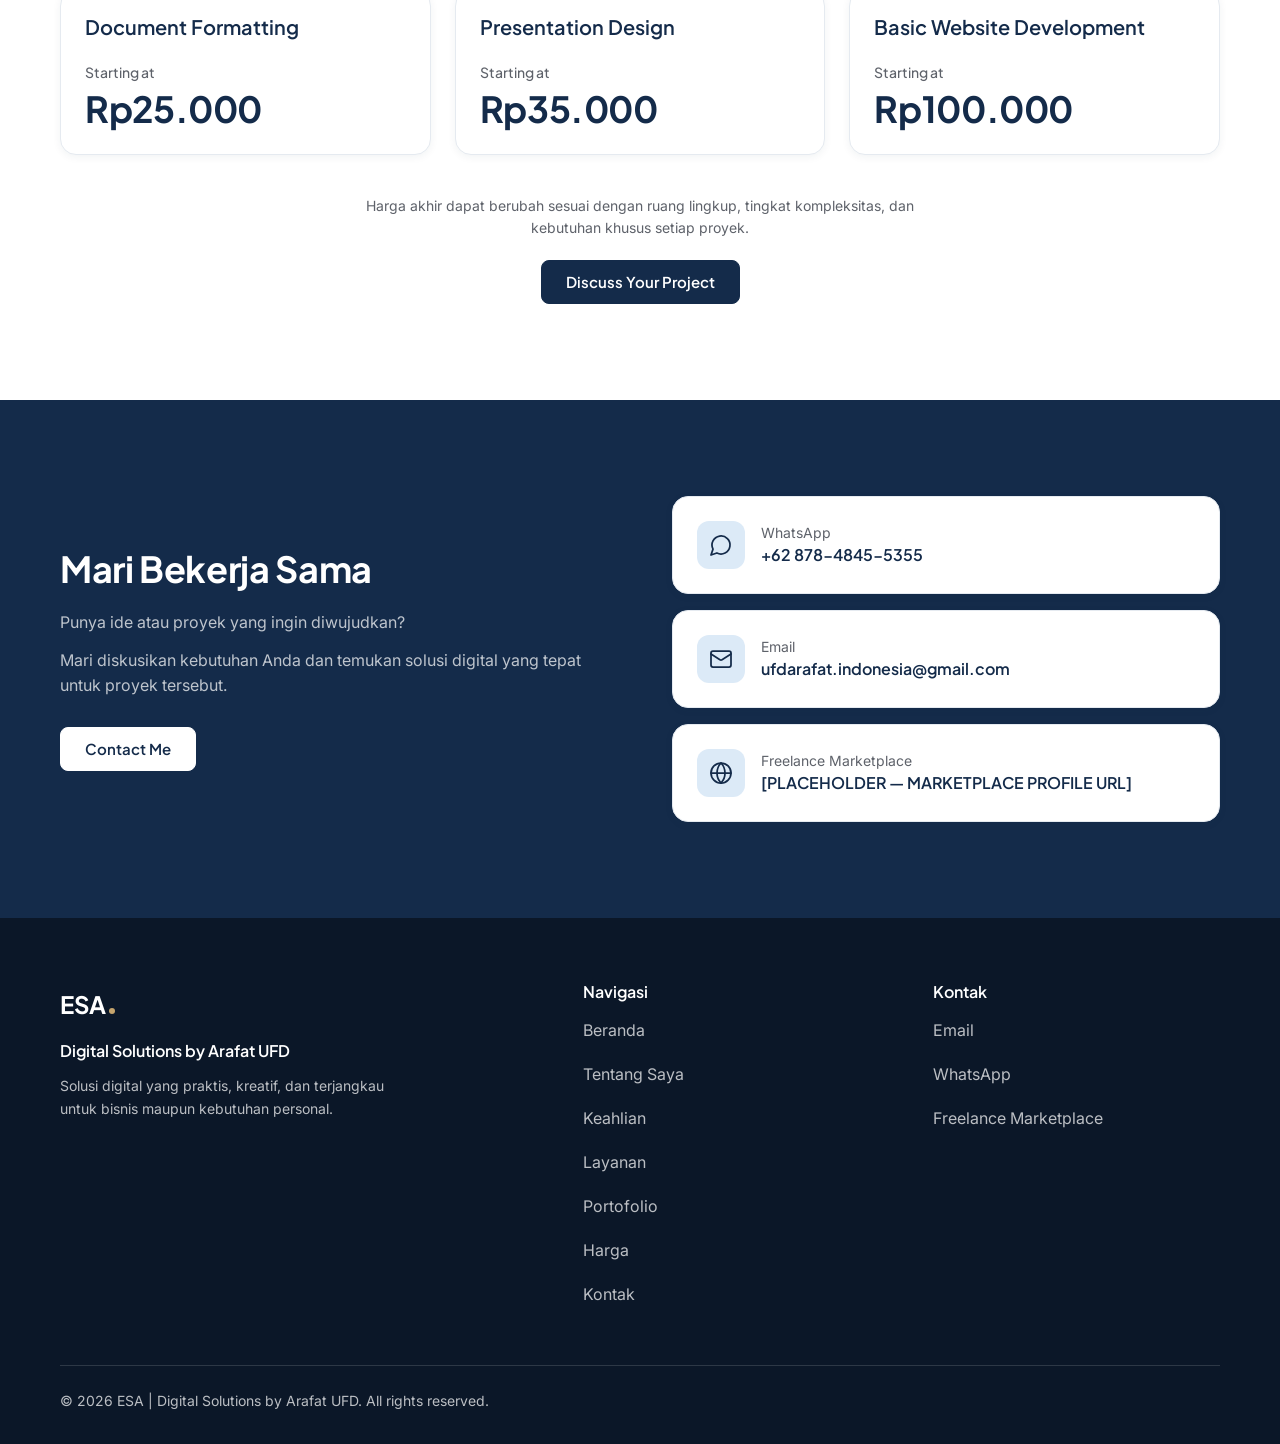
==== commit c60aef7c: "update index.html" ====
--- a/index.html
+++ b/index.html
@@ -323,9 +323,7 @@
 
           <article class="card project-card">
             <div class="media">
-              <div class="placeholder">
-                <span class="placeholder__label">[PLACEHOLDER — PROJECT PREVIEW]</span>
-              </div>
+              <img src="assets/img/business-landing-page/project-003-hero.jpg" alt="Professional Document">
             </div>
             <div class="project-card__body">
               <div class="project-card__meta">
--- a/assets/css/components.css
+++ b/assets/css/components.css
@@ -164,6 +164,17 @@
   flex-wrap: wrap;
   align-items: center;
   gap: var(--space-3) var(--space-4);
+}
+
+/* Disabled button, for example a download whose file has not been supplied yet */
+.btn:disabled {
+  opacity: 0.5;
+  cursor: not-allowed;
+}
+
+.btn--primary:disabled:hover {
+  background-color: var(--btn-primary-bg);
+  border-color: var(--btn-primary-bg);
 }
 
 
